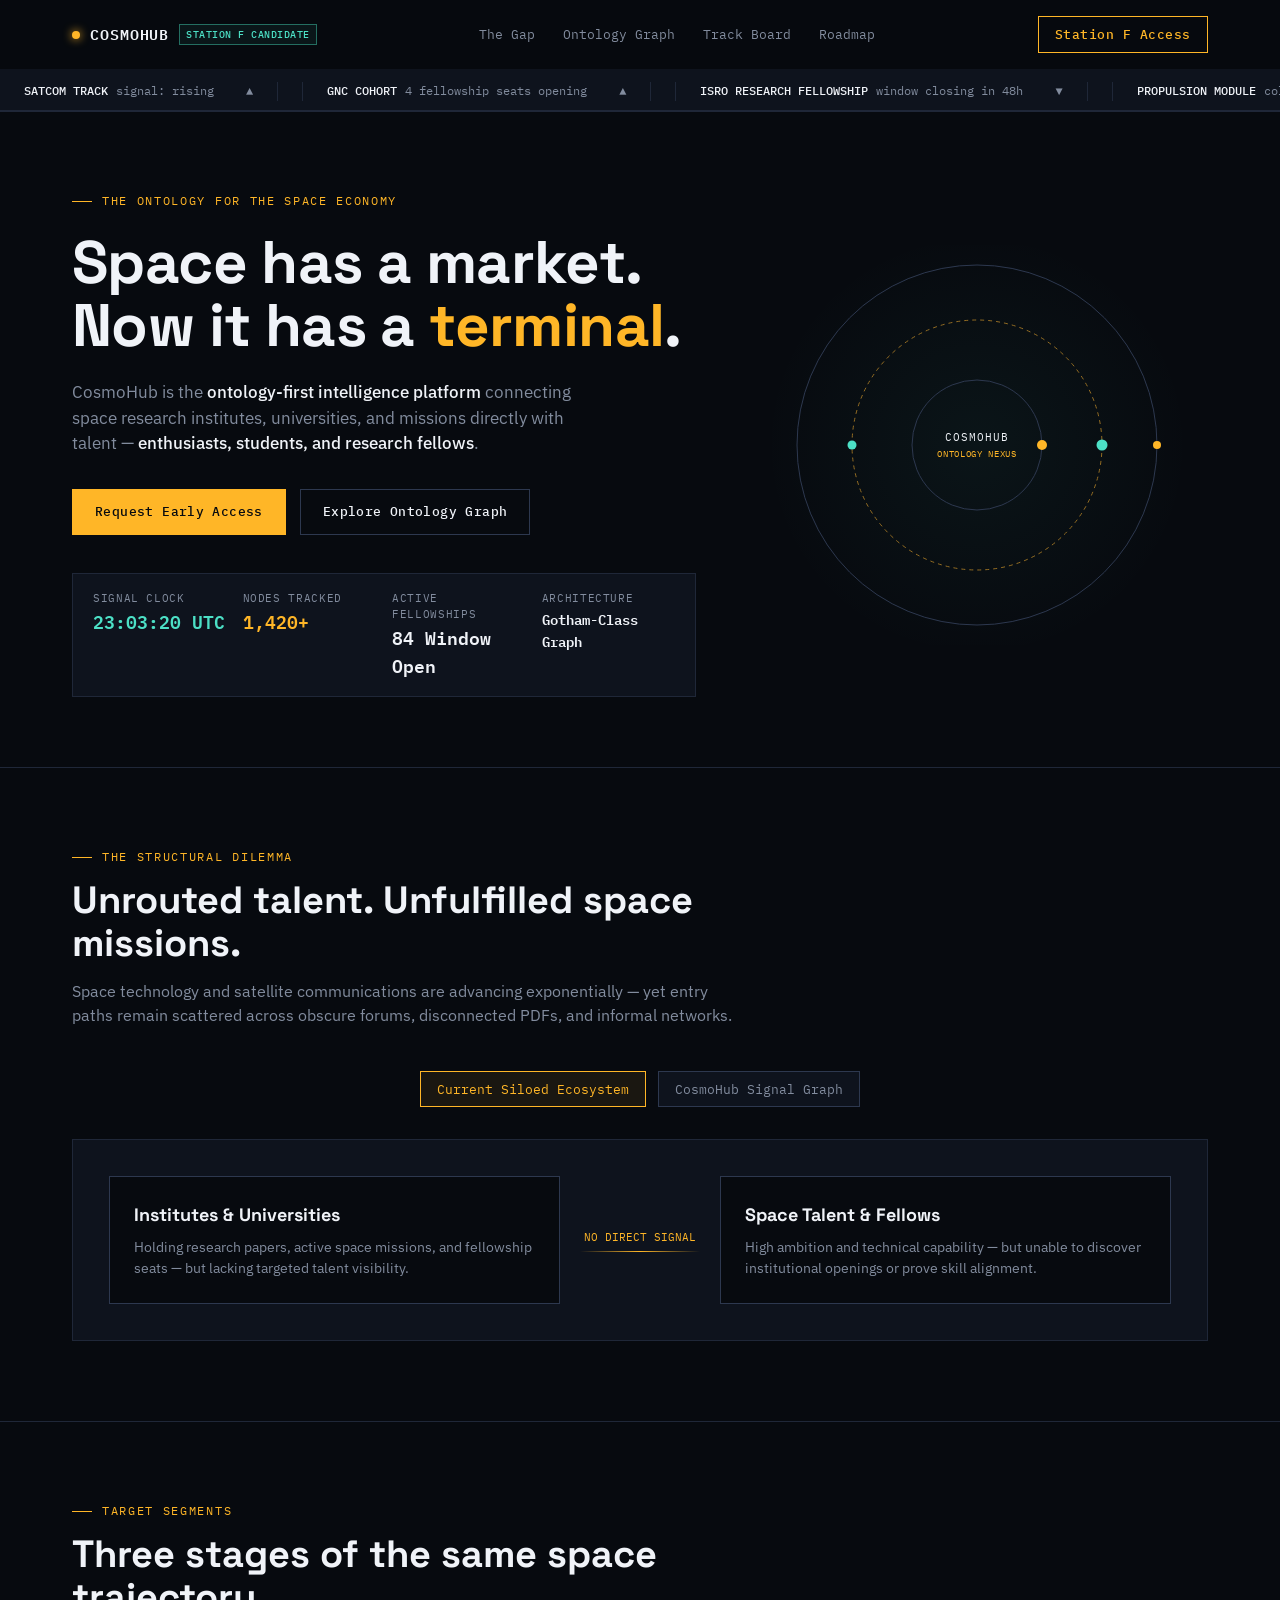
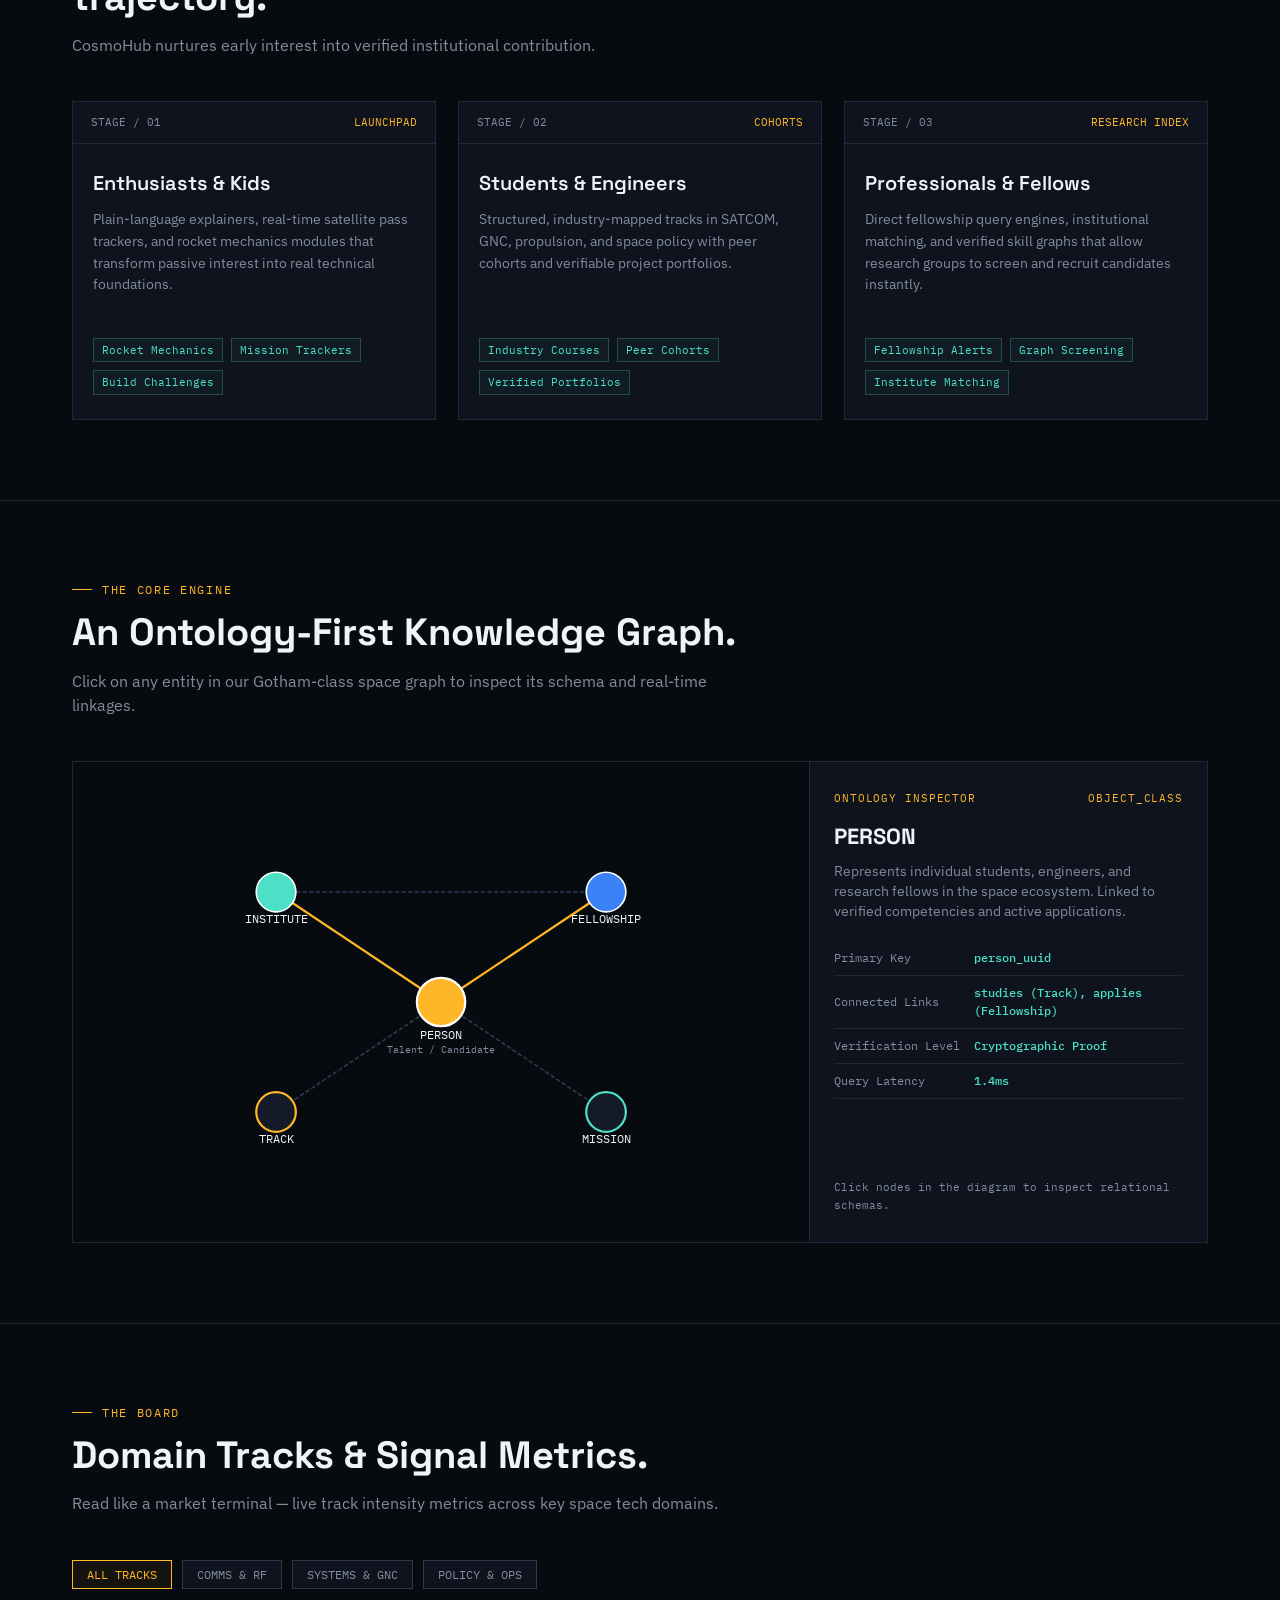
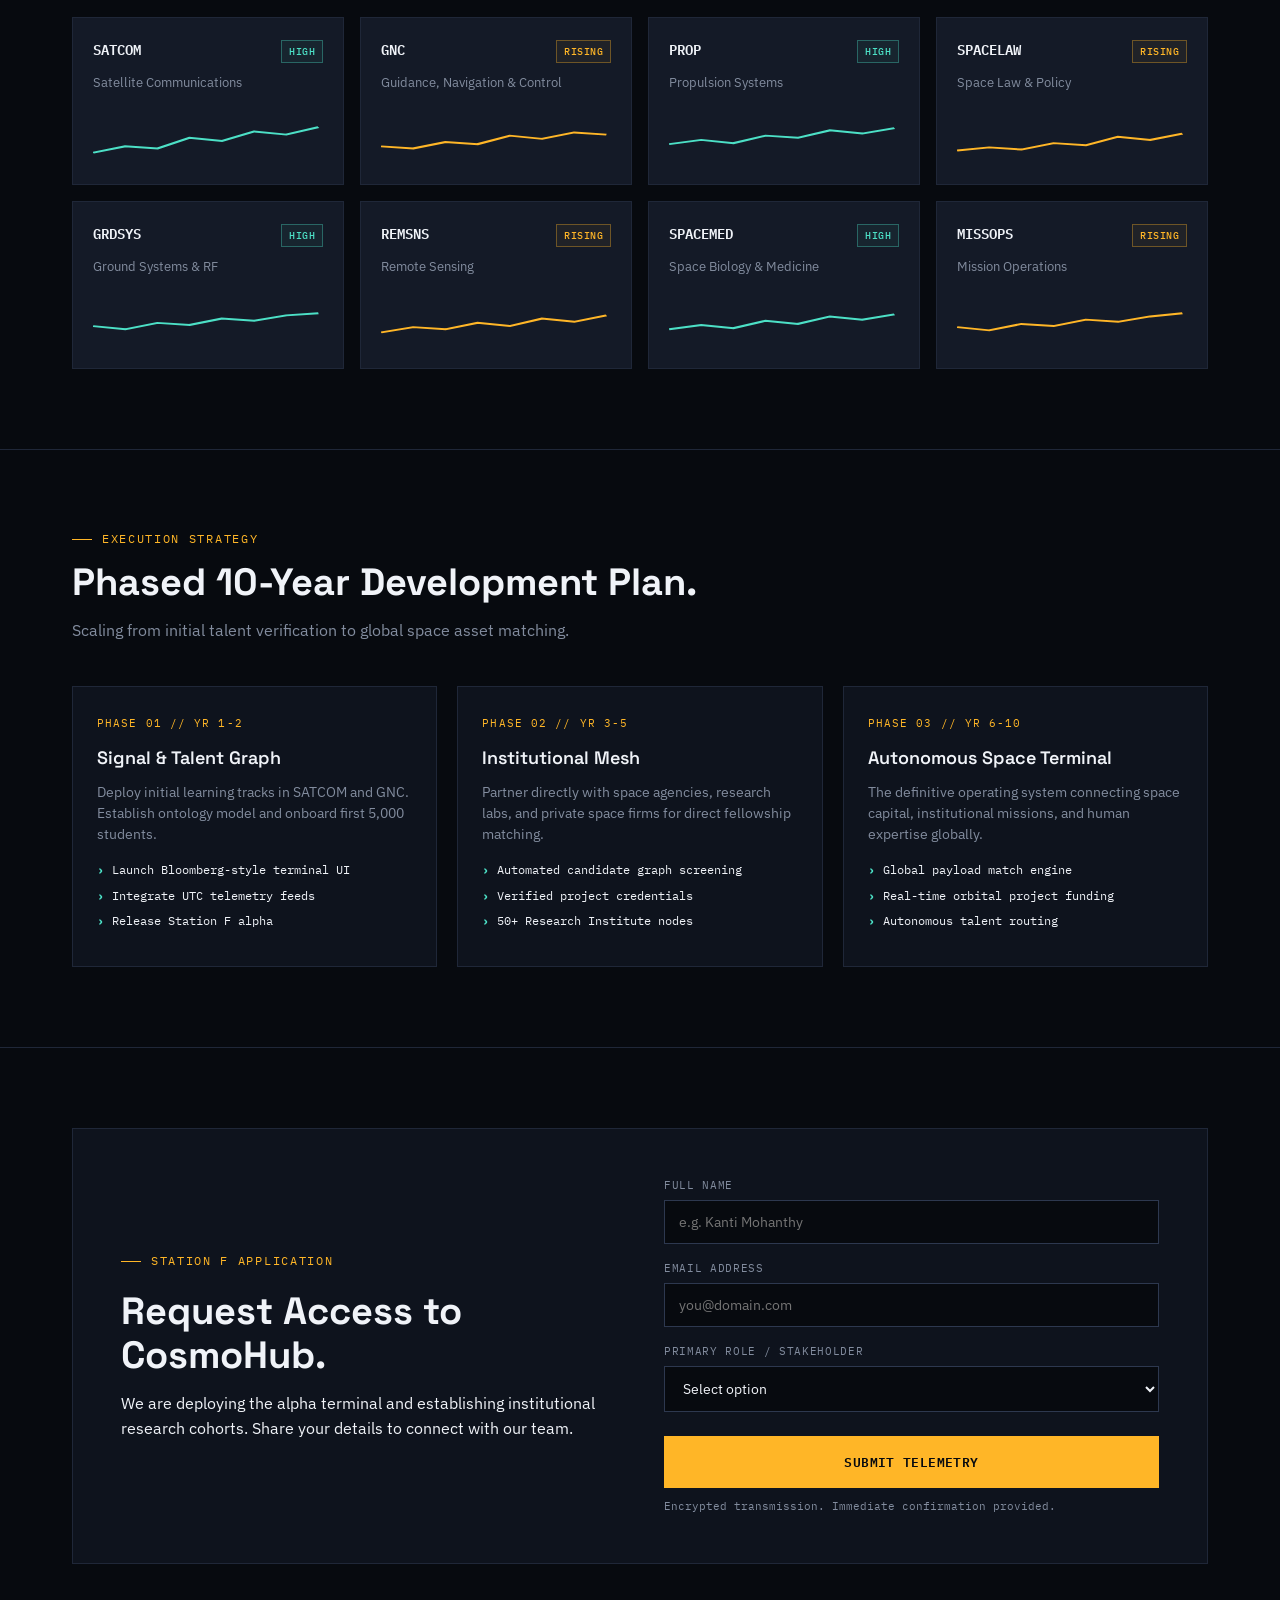
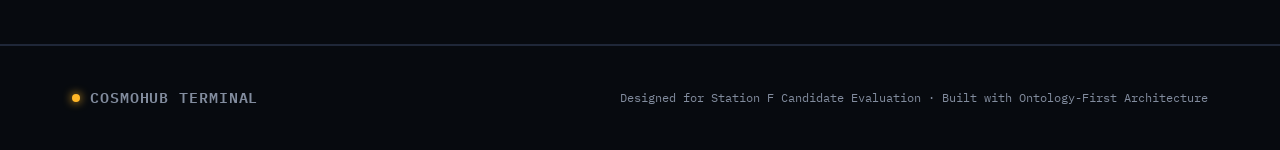
==== index.html @ 5bb4c97d "Tried HTMl For now HTML for future advancement will act accordingly" ====
<!DOCTYPE html>
<html lang="en">
<head>
<meta charset="UTF-8">
<meta name="viewport" content="width=device-width, initial-scale=1.0">
<title>CosmoHub — The Terminal & Ontology for the Space Economy</title>
<meta name="description" content="CosmoHub is the ontology-first bridge between space research institutes and talent — the Palantir Gotham of the space economy, the way Bloomberg is the terminal for finance.">
<link rel="preconnect" href="https://fonts.googleapis.com">
<link rel="preconnect" href="https://fonts.gstatic.com" crossorigin>
<link href="https://fonts.googleapis.com/css2?family=Space+Grotesk:wght@400;500;600;700&family=IBM+Plex+Sans:wght@400;500;600&family=IBM+Plex+Mono:wght@400;500;600&display=swap" rel="stylesheet">
<style>
  :root{
    --bg:#070a0f;
    --panel:#0e131d;
    --panel-alt:#141a27;
    --panel-hover:#1c2436;
    --border:#1f2738;
    --border-light:#2d384f;
    --amber:#ffb627;
    --amber-dim:#946d23;
    --cyan:#4ce0c6;
    --cyan-dim:#246e61;
    --blue:#3b82f6;
    --text:#f0f3f8;
    --muted:#828c9e;
    --red:#ff6b6b;
    --display:'Space Grotesk',sans-serif;
    --body:'IBM Plex Sans',sans-serif;
    --mono:'IBM Plex Mono',monospace;
  }
  *{box-sizing:border-box; margin:0; padding:0;}
  html{scroll-behavior:smooth;}
  body{
    background:var(--bg);
    color:var(--text);
    font-family:var(--body);
    line-height:1.55;
    -webkit-font-smoothing:antialiased;
  }
  ::selection{background:var(--amber); color:#070a0f;}
  a{color:inherit; text-decoration:none;}
  button, input, select{font-family:inherit;}
  .wrap{max-width:1200px; margin:0 auto; padding:0 32px;}

  /* Topbar */
  .topbar{
    position:sticky; top:0; z-index:100;
    background:rgba(7,10,15,0.92);
    backdrop-filter:blur(12px);
    border-bottom:1px solid var(--border);
  }
  .nav{
    display:flex; align-items:center; justify-content:space-between;
    padding:16px 32px; max-width:1200px; margin:0 auto;
  }
  .logo{
    font-family:var(--mono); font-weight:600; font-size:15px;
    letter-spacing:0.06em; display:flex; align-items:center; gap:10px;
  }
  .logo .dot{width:8px; height:8px; background:var(--amber); border-radius:50%; box-shadow:0 0 10px var(--amber);}
  .logo .badge{
    font-size:10px; font-weight:500; color:var(--cyan); border:1px solid var(--cyan-dim);
    padding:2px 6px; letter-spacing:0.05em; background:rgba(76,224,198,0.06);
  }
  .navlinks{display:flex; gap:28px; font-size:13px; color:var(--muted); font-family:var(--mono);}
  .navlinks a{transition:color .2s;}
  .navlinks a:hover{color:var(--text);}
  .nav-right{display:flex; align-items:center; gap:16px;}
  .nav-cta{
    font-family:var(--mono); font-size:12.5px; font-weight:500;
    padding:8px 16px; border:1px solid var(--amber); color:var(--amber);
    letter-spacing:0.04em; transition:all .2s; cursor:pointer;
  }
  .nav-cta:hover{background:var(--amber); color:#070a0f;}

  @media (max-width:820px){.navlinks{display:none;}}

  /* Ticker */
  .ticker-bar{
    background:var(--panel);
    border-bottom:1px solid var(--border);
    overflow:hidden; white-space:nowrap; padding:8px 0;
  }
  .ticker-track{display:inline-flex; animation:scrollTicker 45s linear infinite;}
  .ticker-track span{
    font-family:var(--mono); font-size:12px; color:var(--muted);
    padding:0 24px; border-right:1px solid var(--border);
    display:inline-flex; align-items:center; gap:8px;
  }
  .ticker-track span b{color:var(--text); font-weight:500;}
  .up{color:var(--cyan);}
  .down{color:var(--red);}
  @keyframes scrollTicker{
    0%{transform:translateX(0);}
    100%{transform:translateX(-50%);}
  }

  /* Hero */
  .hero{
    position:relative; padding:80px 0 70px;
    border-bottom:1px solid var(--border); overflow:hidden;
  }
  .hero-grid{display:grid; grid-template-columns:1.15fr 0.85fr; gap:50px; align-items:center;}
  @media (max-width:960px){.hero-grid{grid-template-columns:1fr;}}
  .eyebrow{
    font-family:var(--mono); color:var(--amber); font-size:12px;
    letter-spacing:0.14em; text-transform:uppercase;
    display:flex; align-items:center; gap:10px; margin-bottom:20px;
  }
  .eyebrow::before{content:''; width:20px; height:1px; background:var(--amber);}
  h1{
    font-family:var(--display); font-weight:700;
    font-size:clamp(36px,5vw,60px); line-height:1.06;
    letter-spacing:-0.01em; margin-bottom:22px;
  }
  h1 .accent{color:var(--amber);}
  .hero-sub{font-size:16.5px; color:var(--muted); max-width:540px; margin-bottom:32px;}
  .hero-sub b{color:var(--text); font-weight:500;}
  .hero-ctas{display:flex; gap:14px; flex-wrap:wrap; margin-bottom:38px;}
  .btn-primary{
    font-family:var(--mono); font-size:13px; font-weight:500;
    background:var(--amber); color:#070a0f; border:1px solid var(--amber);
    padding:12px 22px; letter-spacing:0.03em; cursor:pointer;
    transition:transform .15s, box-shadow .2s;
  }
  .btn-primary:hover{transform:translateY(-1px); box-shadow:0 6px 20px rgba(255,182,39,0.25);}
  .btn-ghost{
    font-family:var(--mono); font-size:13px; font-weight:500;
    background:transparent; color:var(--text); border:1px solid var(--border-light);
    padding:12px 22px; letter-spacing:0.03em; cursor:pointer;
    transition:border-color .2s, color .2s;
  }
  .btn-ghost:hover{border-color:var(--cyan); color:var(--cyan);}

  .metrics-strip{
    display:grid; grid-template-columns:repeat(4,1fr); gap:16px;
    background:var(--panel); border:1px solid var(--border); padding:16px 20px;
  }
  @media (max-width:600px){.metrics-strip{grid-template-columns:repeat(2,1fr);}}
  .met-item{display:flex; flex-direction:column;}
  .met-label{font-family:var(--mono); font-size:10.5px; color:var(--muted); text-transform:uppercase; letter-spacing:0.06em;}
  .met-val{font-family:var(--mono); font-size:18px; font-weight:600; color:var(--text); margin-top:2px;}
  .met-val.amber{color:var(--amber);}
  .met-val.cyan{color:var(--cyan);}

  /* Orbital Visualizer */
  .orbit-wrap{
    position:relative; height:400px; display:flex; align-items:center; justify-content:center;
    background:radial-gradient(circle at center, rgba(76,224,198,0.05) 0%, transparent 70%);
  }
  .orbit-svg{width:100%; height:100%; max-width:400px;}
  .orbit-ring{fill:none; stroke:var(--border-light); stroke-width:1;}
  .orbit-ring.active{stroke:var(--amber-dim); stroke-dasharray:4 4;}
  .sat{fill:var(--amber); transition:all .3s;}
  .sat.cyan{fill:var(--cyan);}
  .orbit-group{transform-origin:200px 200px;}
  .orbit-group.r1{animation:spin 20s linear infinite;}
  .orbit-group.r2{animation:spin 32s linear infinite reverse;}
  .orbit-group.r3{animation:spin 46s linear infinite;}
  @keyframes spin{ to{transform:rotate(360deg);} }
  .orbit-center-label{font-family:var(--mono); font-size:11px; fill:var(--text); letter-spacing:0.1em;}
  .orbit-sub-label{font-family:var(--mono); font-size:8.5px; fill:var(--amber); letter-spacing:0.08em;}

  /* Sections */
  .section{padding:80px 0; border-bottom:1px solid var(--border);}
  .section-head{margin-bottom:44px; max-width:680px;}
  .section-head .eyebrow{margin-bottom:12px;}
  h2{
    font-family:var(--display); font-weight:700;
    font-size:clamp(26px,3.4vw,38px); line-height:1.14; margin-bottom:14px;
  }
  .section-head p{color:var(--muted); font-size:15.5px;}

  /* Gap */
  .gap-toggle-bar{display:flex; justify-content:center; gap:12px; margin-bottom:32px; font-family:var(--mono); font-size:12px;}
  .gap-btn{padding:8px 16px; border:1px solid var(--border-light); background:var(--panel); color:var(--muted); cursor:pointer; transition:all .2s;}
  .gap-btn.active{border-color:var(--amber); color:var(--amber); background:rgba(255,182,39,0.08);}
  
  .gap-visualizer{
    display:grid; grid-template-columns:1fr 120px 1fr; align-items:center; gap:20px;
    background:var(--panel); border:1px solid var(--border); padding:36px;
  }
  @media (max-width:760px){
    .gap-visualizer{grid-template-columns:1fr; text-align:center;}
    .gap-arrow{transform:rotate(90deg); margin:12px 0;}
  }
  .gap-card{background:var(--bg); border:1px solid var(--border-light); padding:24px;}
  .gap-card h4{font-family:var(--display); font-size:18px; margin-bottom:8px; color:var(--text);}
  .gap-card p{font-size:13.5px; color:var(--muted);}
  .gap-arrow{
    display:flex; flex-direction:column; align-items:center; justify-content:center; gap:6px;
    font-family:var(--mono); font-size:10.5px; color:var(--amber); text-align:center;
  }
  .gap-line{width:100%; height:1px; background:linear-gradient(90deg,transparent,var(--amber),transparent);}

  /* Audiences */
  .grid-3{display:grid; grid-template-columns:repeat(3,1fr); gap:22px;}
  @media (max-width:900px){.grid-3{grid-template-columns:1fr;}}
  .card-term{
    background:var(--panel); border:1px solid var(--border);
    display:flex; flex-direction:column; justify-content:space-between;
    transition:border-color .2s, transform .2s;
  }
  .card-term:hover{border-color:var(--border-light); transform:translateY(-2px);}
  .term-head{
    display:flex; justify-content:space-between; align-items:center;
    padding:12px 18px; border-bottom:1px solid var(--border);
    font-family:var(--mono); font-size:11px; color:var(--muted);
  }
  .term-head .code{color:var(--amber);}
  .term-body{padding:24px 20px;}
  .term-body h3{font-family:var(--display); font-size:20px; font-weight:600; margin-bottom:10px;}
  .term-body p{color:var(--muted); font-size:14px; margin-bottom:18px;}
  .term-tags{display:flex; gap:8px; flex-wrap:wrap;}
  .term-tags span{
    font-family:var(--mono); font-size:10.5px; color:var(--cyan);
    border:1px solid rgba(76,224,198,0.25); background:rgba(76,224,198,0.04);
    padding:3px 8px;
  }

  /* Ontology Visualizer */
  .ontology-container{
    background:var(--panel); border:1px solid var(--border);
    display:grid; grid-template-columns:1.3fr 0.7fr; gap:0; min-height:480px; overflow:hidden;
  }
  @media (max-width:900px){.ontology-container{grid-template-columns:1fr;}}
  .ontology-canvas-wrap{
    position:relative; background:var(--bg); border-right:1px solid var(--border);
    padding:20px; display:flex; align-items:center; justify-content:center;
  }
  .ontology-svg{width:100%; height:100%; max-height:440px;}
  .node-circle{cursor:pointer; transition:all .3s;}
  .node-circle:hover{r:24; filter:drop-shadow(0 0 10px var(--amber));}
  .node-text{font-family:var(--mono); font-size:11px; fill:var(--text); pointer-events:none;}
  .node-sub{font-family:var(--mono); font-size:9px; fill:var(--muted); pointer-events:none;}
  .edge-line{stroke:var(--border-light); stroke-width:1.5; stroke-dasharray:4 2;}
  .edge-line.active{stroke:var(--amber); stroke-width:2; stroke-dasharray:none;}
  
  .ontology-inspector{padding:28px 24px; display:flex; flex-direction:column; justify-content:space-between;}
  .inspector-header{
    font-family:var(--mono); font-size:11px; color:var(--amber); text-transform:uppercase;
    letter-spacing:0.08em; margin-bottom:12px; display:flex; align-items:center; justify-content:space-between;
  }
  .inspector-title{font-family:var(--display); font-size:22px; font-weight:700; color:var(--text); margin-bottom:8px;}
  .inspector-desc{font-size:13.5px; color:var(--muted); margin-bottom:20px; line-height:1.5;}
  .inspector-prop-table{width:100%; border-collapse:collapse; font-family:var(--mono); font-size:11.5px; margin-bottom:20px;}
  .inspector-prop-table td{padding:8px 0; border-bottom:1px solid var(--border);}
  .inspector-prop-table td.key{color:var(--muted); width:40%;}
  .inspector-prop-table td.val{color:var(--cyan); font-weight:500;}

  /* Board Tracks */
  .board-filter{display:flex; gap:10px; margin-bottom:28px; flex-wrap:wrap;}
  .filter-chip{
    font-family:var(--mono); font-size:11.5px; padding:6px 14px; border:1px solid var(--border-light);
    background:var(--panel); color:var(--muted); cursor:pointer; transition:all .2s;
  }
  .filter-chip.active, .filter-chip:hover{border-color:var(--amber); color:var(--amber); background:rgba(255,182,39,0.06);}

  .index-grid{display:grid; grid-template-columns:repeat(4,1fr); gap:16px;}
  @media (max-width:1000px){.index-grid{grid-template-columns:repeat(2,1fr);}}
  @media (max-width:540px){.index-grid{grid-template-columns:1fr;}}
  
  .idx-card{
    background:var(--panel-alt); border:1px solid var(--border);
    padding:20px; transition:all .2s; cursor:pointer; position:relative; overflow:hidden;
  }
  .idx-card:hover{border-color:var(--amber-dim); background:var(--panel-hover); transform:translateY(-2px);}
  .idx-top{display:flex; justify-content:space-between; align-items:baseline; margin-bottom:10px;}
  .idx-code{font-family:var(--mono); font-weight:600; font-size:14px; color:var(--text);}
  .idx-signal{
    font-family:var(--mono); font-size:10px; letter-spacing:0.05em; padding:3px 7px;
    border:1px solid var(--border); font-weight:500;
  }
  .idx-signal.high{color:var(--cyan); border-color:rgba(76,224,198,0.35); background:rgba(76,224,198,0.05);}
  .idx-signal.rising{color:var(--amber); border-color:rgba(255,182,39,0.35); background:rgba(255,182,39,0.05);}
  .idx-name{font-size:13px; color:var(--muted); margin-bottom:16px; min-height:36px;}
  .idx-spark{width:100%; height:32px;}
  .idx-spark path{fill:none; stroke-width:1.8;}

  /* Roadmap */
  .roadmap-grid{display:grid; grid-template-columns:repeat(3,1fr); gap:20px;}
  @media (max-width:840px){.roadmap-grid{grid-template-columns:1fr;}}
  .phase-card{background:var(--panel); border:1px solid var(--border); padding:28px 24px;}
  .phase-num{font-family:var(--mono); font-size:11px; color:var(--amber); letter-spacing:0.1em; margin-bottom:12px;}
  .phase-card h3{font-family:var(--display); font-size:18px; font-weight:600; margin-bottom:10px;}
  .phase-card p{font-size:13.5px; color:var(--muted); margin-bottom:16px;}
  .phase-ul{list-style:none; font-family:var(--mono); font-size:11.5px; color:var(--text);}
  .phase-ul li{margin-bottom:8px; display:flex; align-items:center; gap:8px;}
  .phase-ul li::before{content:'›'; color:var(--cyan); font-weight:bold;}

  /* Access Form */
  .cta-panel{
    background:var(--panel); border:1px solid var(--border); padding:48px;
    display:grid; grid-template-columns:1fr 1fr; gap:48px; align-items:center;
  }
  @media (max-width:860px){.cta-panel{grid-template-columns:1fr; padding:32px 24px;}}
  .form-row{display:flex; flex-direction:column; gap:16px;}
  .form-field label{
    font-family:var(--mono); font-size:11px; color:var(--muted);
    letter-spacing:0.06em; text-transform:uppercase; margin-bottom:6px; display:block;
  }
  .form-field input, .form-field select{
    width:100%; background:var(--bg); border:1px solid var(--border-light);
    color:var(--text); padding:12px 14px; font-size:14px; outline:none; transition:border-color .2s;
  }
  .form-field input:focus, .form-field select:focus{border-color:var(--amber);}
  .submit-btn{
    font-family:var(--mono); font-size:13px; font-weight:600;
    background:var(--amber); color:#070a0f; border:1px solid var(--amber);
    padding:14px; letter-spacing:0.03em; cursor:pointer; transition:all .2s; margin-top:8px;
  }
  .submit-btn:hover{background:#ffa800; transform:translateY(-1px);}
  .form-note{font-family:var(--mono); font-size:11px; color:var(--muted); margin-top:10px;}
  .form-success{
    display:none; font-family:var(--mono); font-size:13px; color:var(--cyan);
    border:1px solid rgba(76,224,198,0.4); background:rgba(76,224,198,0.06); padding:14px; margin-top:14px;
  }

  /* Modal */
  .modal-backdrop{
    position:fixed; top:0; left:0; width:100%; height:100%; background:rgba(0,0,0,0.8);
    backdrop-filter:blur(6px); z-index:200; display:none; align-items:center; justify-content:center; padding:20px;
  }
  .modal-box{
    background:var(--panel); border:1px solid var(--border-light); max-width:540px; width:100%;
    padding:32px; position:relative; box-shadow:0 20px 40px rgba(0,0,0,0.5);
  }
  .modal-close{
    position:absolute; top:16px; right:16px; background:none; border:none; color:var(--muted);
    font-family:var(--mono); font-size:18px; cursor:pointer;
  }
  .modal-close:hover{color:var(--text);}

  /* Footer */
  footer{padding:40px 0; border-top:1px solid var(--border);}
  .foot-row{display:flex; justify-content:space-between; align-items:center; flex-wrap:wrap; gap:20px;}
  .foot-row .logo{color:var(--muted);}
  .foot-meta{font-family:var(--mono); font-size:12px; color:var(--muted);}
</style>
</head>
<body>

<!-- Topbar -->
<div class="topbar">
  <div class="nav">
    <div class="logo">
      <span class="dot"></span>COSMOHUB
      <span class="badge">STATION F CANDIDATE</span>
    </div>
    <div class="navlinks">
      <a href="#gap">The Gap</a>
      <a href="#ontology">Ontology Graph</a>
      <a href="#board">Track Board</a>
      <a href="#roadmap">Roadmap</a>
    </div>
    <div class="nav-right">
      <a class="nav-cta" href="#access">Station F Access</a>
    </div>
  </div>
  <div class="ticker-bar">
    <div class="ticker-track" id="tickerTrack"></div>
  </div>
</div>

<!-- Hero Section -->
<section class="hero">
  <div class="wrap hero-grid">
    <div>
      <div class="eyebrow">The Ontology for the Space Economy</div>
      <h1>Space has a market.<br>Now it has a <span class="accent">terminal</span>.</h1>
      <p class="hero-sub">
        CosmoHub is the <b>ontology-first intelligence platform</b> connecting space research institutes, universities, and missions directly with talent — <b>enthusiasts, students, and research fellows</b>.
      </p>
      <div class="hero-ctas">
        <a class="btn-primary" href="#access">Request Early Access</a>
        <a class="btn-ghost" href="#ontology">Explore Ontology Graph</a>
      </div>

      <div class="metrics-strip">
        <div class="met-item">
          <div class="met-label">Signal Clock</div>
          <div class="met-val cyan" id="utcClock">--:--:--</div>
        </div>
        <div class="met-item">
          <div class="met-label">Nodes Tracked</div>
          <div class="met-val amber">1,420+</div>
        </div>
        <div class="met-item">
          <div class="met-label">Active Fellowships</div>
          <div class="met-val">84 Window Open</div>
        </div>
        <div class="met-item">
          <div class="met-label">Architecture</div>
          <div class="met-val" style="font-size:14px; line-height:22px;">Gotham-Class Graph</div>
        </div>
      </div>
    </div>

    <!-- Orbital Graphic Canvas -->
    <div class="orbit-wrap">
      <svg class="orbit-svg" viewBox="0 0 400 400">
        <circle class="orbit-ring" cx="200" cy="200" r="65"></circle>
        <circle class="orbit-ring active" cx="200" cy="200" r="125"></circle>
        <circle class="orbit-ring" cx="200" cy="200" r="180"></circle>
        <text class="orbit-center-label" x="200" y="196" text-anchor="middle">COSMOHUB</text>
        <text class="orbit-sub-label" x="200" y="212" text-anchor="middle">ONTOLOGY NEXUS</text>

        <g class="orbit-group r1"><circle class="sat" cx="265" cy="200" r="5"></circle></g>
        <g class="orbit-group r2"><circle class="sat cyan" cx="325" cy="200" r="5.5"></circle></g>
        <g class="orbit-group r3"><circle class="sat" cx="380" cy="200" r="4"></circle></g>
        <g class="orbit-group r2" style="animation-delay:-10s;"><circle class="sat cyan" cx="75" cy="200" r="4.5"></circle></g>
      </svg>
    </div>
  </div>
</section>

<!-- The Gap Section -->
<section class="section" id="gap">
  <div class="wrap">
    <div class="section-head">
      <div class="eyebrow">The Structural Dilemma</div>
      <h2>Unrouted talent. Unfulfilled space missions.</h2>
      <p>
        Space technology and satellite communications are advancing exponentially — yet entry paths remain scattered across obscure forums, disconnected PDFs, and informal networks.
      </p>
    </div>

    <div class="gap-toggle-bar">
      <button class="gap-btn active" onclick="setGapView('current')">Current Siloed Ecosystem</button>
      <button class="gap-btn" onclick="setGapView('cosmohub')">CosmoHub Signal Graph</button>
    </div>

    <div class="gap-visualizer" id="gapVisualizer">
      <div class="gap-card">
        <h4>Institutes &amp; Universities</h4>
        <p>Holding research papers, active space missions, and fellowship seats — but lacking targeted talent visibility.</p>
      </div>
      <div class="gap-arrow">
        <span id="gapArrowText">NO DIRECT SIGNAL</span>
        <div class="gap-line"></div>
      </div>
      <div class="gap-card">
        <h4>Space Talent &amp; Fellows</h4>
        <p>High ambition and technical capability — but unable to discover institutional openings or prove skill alignment.</p>
      </div>
    </div>
  </div>
</section>

<!-- Audiences Section -->
<section class="section" id="audiences">
  <div class="wrap">
    <div class="section-head">
      <div class="eyebrow">Target Segments</div>
      <h2>Three stages of the same space trajectory.</h2>
      <p>CosmoHub nurtures early interest into verified institutional contribution.</p>
    </div>
    <div class="grid-3">
      <div class="card-term">
        <div>
          <div class="term-head"><span>STAGE / 01</span><span class="code">LAUNCHPAD</span></div>
          <div class="term-body">
            <h3>Enthusiasts &amp; Kids</h3>
            <p>Plain-language explainers, real-time satellite pass trackers, and rocket mechanics modules that transform passive interest into real technical foundations.</p>
          </div>
        </div>
        <div class="term-body" style="padding-top:0;">
          <div class="term-tags"><span>Rocket Mechanics</span><span>Mission Trackers</span><span>Build Challenges</span></div>
        </div>
      </div>

      <div class="card-term">
        <div>
          <div class="term-head"><span>STAGE / 02</span><span class="code">COHORTS</span></div>
          <div class="term-body">
            <h3>Students &amp; Engineers</h3>
            <p>Structured, industry-mapped tracks in SATCOM, GNC, propulsion, and space policy with peer cohorts and verifiable project portfolios.</p>
          </div>
        </div>
        <div class="term-body" style="padding-top:0;">
          <div class="term-tags"><span>Industry Courses</span><span>Peer Cohorts</span><span>Verified Portfolios</span></div>
        </div>
      </div>

      <div class="card-term">
        <div>
          <div class="term-head"><span>STAGE / 03</span><span class="code">RESEARCH INDEX</span></div>
          <div class="term-body">
            <h3>Professionals &amp; Fellows</h3>
            <p>Direct fellowship query engines, institutional matching, and verified skill graphs that allow research groups to screen and recruit candidates instantly.</p>
          </div>
        </div>
        <div class="term-body" style="padding-top:0;">
          <div class="term-tags"><span>Fellowship Alerts</span><span>Graph Screening</span><span>Institute Matching</span></div>
        </div>
      </div>
    </div>
  </div>
</section>

<!-- Interactive Ontology Graph Visualizer -->
<section class="section" id="ontology">
  <div class="wrap">
    <div class="section-head">
      <div class="eyebrow">The Core Engine</div>
      <h2>An Ontology-First Knowledge Graph.</h2>
      <p>Click on any entity in our Gotham-class space graph to inspect its schema and real-time linkages.</p>
    </div>

    <div class="ontology-container">
      <div class="ontology-canvas-wrap">
        <svg class="ontology-svg" viewBox="0 0 500 400" id="ontologySvg">
          <!-- Edges -->
          <line class="edge-line active" x1="250" y1="200" x2="100" y2="100" id="e1"></line>
          <line class="edge-line active" x1="250" y1="200" x2="400" y2="100" id="e2"></line>
          <line class="edge-line" x1="250" y1="200" x2="100" y2="300" id="e3"></line>
          <line class="edge-line" x1="250" y1="200" x2="400" y2="300" id="e4"></line>
          <line class="edge-line" x1="100" y1="100" x2="400" y2="100" id="e5"></line>

          <!-- Central Node: Person -->
          <g transform="translate(250,200)" onclick="selectNode('Person')">
            <circle class="node-circle" r="22" fill="#ffb627" stroke="#ffffff" stroke-width="2"></circle>
            <text class="node-text" y="34" text-anchor="middle">PERSON</text>
            <text class="node-sub" y="46" text-anchor="middle">Talent / Candidate</text>
          </g>

          <!-- Node: Institute -->
          <g transform="translate(100,100)" onclick="selectNode('Institute')">
            <circle class="node-circle" r="18" fill="#4ce0c6" stroke="#ffffff" stroke-width="1.5"></circle>
            <text class="node-text" y="28" text-anchor="middle">INSTITUTE</text>
          </g>

          <!-- Node: Fellowship -->
          <g transform="translate(400,100)" onclick="selectNode('Fellowship')">
            <circle class="node-circle" r="18" fill="#3b82f6" stroke="#ffffff" stroke-width="1.5"></circle>
            <text class="node-text" y="28" text-anchor="middle">FELLOWSHIP</text>
          </g>

          <!-- Node: Track -->
          <g transform="translate(100,300)" onclick="selectNode('Track')">
            <circle class="node-circle" r="18" fill="#141a27" stroke="#ffb627" stroke-width="2"></circle>
            <text class="node-text" y="28" text-anchor="middle">TRACK</text>
          </g>

          <!-- Node: Mission -->
          <g transform="translate(400,300)" onclick="selectNode('Mission')">
            <circle class="node-circle" r="18" fill="#141a27" stroke="#4ce0c6" stroke-width="2"></circle>
            <text class="node-text" y="28" text-anchor="middle">MISSION</text>
          </g>
        </svg>
      </div>

      <!-- Inspector Sidepanel -->
      <div class="ontology-inspector" id="nodeInspector">
        <div>
          <div class="inspector-header">
            <span>ONTOLOGY INSPECTOR</span>
            <span id="inspBadge" style="color:var(--amber);">OBJECT_CLASS</span>
          </div>
          <div class="inspector-title" id="inspTitle">PERSON</div>
          <div class="inspector-desc" id="inspDesc">Represents individual students, engineers, and research fellows in the space ecosystem. Linked to verified competencies and active applications.</div>

          <table class="inspector-prop-table">
            <tr><td class="key">Primary Key</td><td class="val" id="inspPk">person_uuid</td></tr>
            <tr><td class="key">Connected Links</td><td class="val" id="inspLinks">studies (Track), applies (Fellowship)</td></tr>
            <tr><td class="key">Verification Level</td><td class="val" id="inspVerif">Cryptographic Proof</td></tr>
            <tr><td class="key">Query Latency</td><td class="val">1.4ms</td></tr>
          </table>
        </div>
        <div style="font-family:var(--mono); font-size:11px; color:var(--muted);">
          Click nodes in the diagram to inspect relational schemas.
        </div>
      </div>
    </div>
  </div>
</section>

<!-- Track Board Section -->
<section class="section" id="board">
  <div class="wrap">
    <div class="section-head">
      <div class="eyebrow">The Board</div>
      <h2>Domain Tracks &amp; Signal Metrics.</h2>
      <p>Read like a market terminal — live track intensity metrics across key space tech domains.</p>
    </div>

    <div class="board-filter">
      <button class="filter-chip active" onclick="filterBoard('all')">ALL TRACKS</button>
      <button class="filter-chip" onclick="filterBoard('comms')">COMMS &amp; RF</button>
      <button class="filter-chip" onclick="filterBoard('systems')">SYSTEMS &amp; GNC</button>
      <button class="filter-chip" onclick="filterBoard('policy')">POLICY &amp; OPS</button>
    </div>

    <div class="index-grid" id="indexGrid"></div>
  </div>
</section>

<!-- Roadmap Section -->
<section class="section" id="roadmap">
  <div class="wrap">
    <div class="section-head">
      <div class="eyebrow">Execution Strategy</div>
      <h2>Phased 10-Year Development Plan.</h2>
      <p>Scaling from initial talent verification to global space asset matching.</p>
    </div>

    <div class="roadmap-grid">
      <div class="phase-card">
        <div class="phase-num">PHASE 01 // YR 1-2</div>
        <h3>Signal &amp; Talent Graph</h3>
        <p>Deploy initial learning tracks in SATCOM and GNC. Establish ontology model and onboard first 5,000 students.</p>
        <ul class="phase-ul">
          <li>Launch Bloomberg-style terminal UI</li>
          <li>Integrate UTC telemetry feeds</li>
          <li>Release Station F alpha</li>
        </ul>
      </div>

      <div class="phase-card">
        <div class="phase-num">PHASE 02 // YR 3-5</div>
        <h3>Institutional Mesh</h3>
        <p>Partner directly with space agencies, research labs, and private space firms for direct fellowship matching.</p>
        <ul class="phase-ul">
          <li>Automated candidate graph screening</li>
          <li>Verified project credentials</li>
          <li>50+ Research Institute nodes</li>
        </ul>
      </div>

      <div class="phase-card">
        <div class="phase-num">PHASE 03 // YR 6-10</div>
        <h3>Autonomous Space Terminal</h3>
        <p>The definitive operating system connecting space capital, institutional missions, and human expertise globally.</p>
        <ul class="phase-ul">
          <li>Global payload match engine</li>
          <li>Real-time orbital project funding</li>
          <li>Autonomous talent routing</li>
        </ul>
      </div>
    </div>
  </div>
</section>

<!-- Station F Access & Evaluator Form -->
<section class="section" id="access">
  <div class="wrap">
    <div class="cta-panel">
      <div>
        <div class="eyebrow">Station F Application</div>
        <h2>Request Access to CosmoHub.</h2>
        <p>We are deploying the alpha terminal and establishing institutional research cohorts. Share your details to connect with our team.</p>
      </div>

      <div>
        <form id="accessForm" onsubmit="handleForm(event)">
          <div class="form-row">
            <div class="form-field">
              <label for="name">Full Name</label>
              <input type="text" id="name" placeholder="e.g. Kanti Mohanthy" required>
            </div>
            <div class="form-field">
              <label for="email">Email Address</label>
              <input type="email" id="email" placeholder="you@domain.com" required>
            </div>
            <div class="form-field">
              <label for="role">Primary Role / Stakeholder</label>
              <select id="role" required>
                <option value="" disabled selected>Select option</option>
                <option value="stationf">Station F Evaluator / Investor</option>
                <option value="student">Student / Engineer</option>
                <option value="fellow">Research Fellow</option>
                <option value="institute">Space Institute / University Rep</option>
              </select>
            </div>
            <button type="submit" class="submit-btn">SUBMIT TELEMETRY</button>
          </div>
          <div class="form-note">Encrypted transmission. Immediate confirmation provided.</div>
          <div class="form-success" id="formSuccess">✓ Access request logged to CosmoHub telemetry database.</div>
        </form>
      </div>
    </div>
  </div>
</section>

<!-- Footer -->
<footer>
  <div class="wrap foot-row">
    <div class="logo">
      <span class="dot"></span>COSMOHUB TERMINAL
    </div>
    <div class="foot-meta">
      Designed for Station F Candidate Evaluation · Built with Ontology-First Architecture
    </div>
  </div>
</footer>

<!-- Modal for Track Details -->
<div class="modal-backdrop" id="trackModal">
  <div class="modal-box">
    <button class="modal-close" onclick="closeModal()">×</button>
    <div class="eyebrow" id="modalCode">SATCOM</div>
    <h2 id="modalTitle">Satellite Communications</h2>
    <p id="modalDesc" style="color:var(--muted); font-size:14px; margin-bottom:20px;">Detailed curriculum covering link budgets, RF design, constellation routing, and ground station operations.</p>
    <div style="background:var(--bg); border:1px solid var(--border); padding:16px; font-family:var(--mono); font-size:12px; margin-bottom:20px;">
      <div style="color:var(--amber); margin-bottom:6px;">SIGNAL METRICS</div>
      <div>Active Research Fellowships: <span style="color:var(--cyan);">14 Seats</span></div>
      <div>Industry Demand Index: <span style="color:var(--cyan);">HIGH (94.2)</span></div>
    </div>
    <button class="btn-primary" style="width:100%;" onclick="closeModal()">CLOSE PREVIEW</button>
  </div>
</div>

<script>
  const tickerItems = [
    { t: 'SATCOM TRACK', s: 'signal: rising', cls: 'up', arrow: '▲' },
    { t: 'GNC COHORT', s: '4 fellowship seats opening', cls: 'up', arrow: '▲' },
    { t: 'ISRO RESEARCH FELLOWSHIP', s: 'window closing in 48h', cls: 'down', arrow: '▼' },
    { t: 'PROPULSION MODULE', s: 'cold-gas thruster lab active', cls: '', arrow: '' },
    { t: 'SPACE LAW TRACK', s: 'signal: rising', cls: 'up', arrow: '▲' },
    { t: 'RF GROUND SYSTEMS', s: 'cohort beta ready', cls: 'up', arrow: '▲' },
    { t: 'ONTOLOGY GRAPH', s: '1,420 nodes linked', cls: 'up', arrow: '▲' }
  ];
  function renderTicker(){
    const track = document.getElementById('tickerTrack');
    const html = tickerItems.map(i =>
      `<span><b>${i.t}</b> ${i.s} ${i.arrow ? `<span class="${i.cls}">${i.arrow}</span>` : ''}</span>`
    ).join('');
    track.innerHTML = html + html;
  }
  renderTicker();

  function tickClock(){
    const el = document.getElementById('utcClock');
    const now = new Date();
    const hh = String(now.getUTCHours()).padStart(2,'0');
    const mm = String(now.getUTCMinutes()).padStart(2,'0');
    const ss = String(now.getUTCSeconds()).padStart(2,'0');
    el.textContent = `${hh}:${mm}:${ss} UTC`;
  }
  tickClock(); setInterval(tickClock, 1000);

  function setGapView(mode){
    const btns = document.querySelectorAll('.gap-btn');
    btns.forEach(b => b.classList.remove('active'));
    const vis = document.getElementById('gapVisualizer');
    const arrowText = document.getElementById('gapArrowText');
    if(mode === 'current'){
      btns[0].classList.add('active');
      arrowText.textContent = 'NO DIRECT SIGNAL';
      arrowText.style.color = 'var(--amber)';
    } else {
      btns[1].classList.add('active');
      arrowText.textContent = 'COSMOHUB SIGNAL GRAPH';
      arrowText.style.color = 'var(--cyan)';
    }
  }

  const nodeData = {
    'Person': { pk: 'person_uuid', title: 'PERSON (Talent Node)', desc: 'Represents individual students, engineers, and research fellows in the space ecosystem. Linked to verified competencies and active applications.', links: 'studies (Track), applies (Fellowship)', badge: 'TALENT_NODE' },
    'Institute': { pk: 'institute_id', title: 'INSTITUTE (Academic / Lab)', desc: 'Space research institutes, university aerospace departments, and agencies providing academic fellowships and mission opportunities.', links: 'sponsors (Fellowship), operates (Mission)', badge: 'INSTITUTION_NODE' },
    'Fellowship': { pk: 'fellowship_id', title: 'FELLOWSHIP (Opportunity)', desc: 'Funded research windows, lab seats, and grant positions offered directly by partner institutions.', links: 'offered_by (Institute), target (Track)', badge: 'OPPORTUNITY_NODE' },
    'Track': { pk: 'track_code', title: 'TRACK (Curriculum / Skill)', desc: 'Structured domain path (SATCOM, GNC, PROP) mapping core skills required for space missions.', links: 'prepares_for (Fellowship), completed_by (Person)', badge: 'CURRICULUM_NODE' },
    'Mission': { pk: 'mission_id', title: 'MISSION (Real Space Payload)', desc: 'Active satellite constellations, planetary probes, and experimental payloads seeking technical contributors.', links: 'managed_by (Institute), requires (Track)', badge: 'MISSION_NODE' }
  };

  function selectNode(type){
    const data = nodeData[type];
    if(!data) return;
    document.getElementById('inspTitle').textContent = data.title;
    document.getElementById('inspDesc').textContent = data.desc;
    document.getElementById('inspPk').textContent = data.pk;
    document.getElementById('inspLinks').textContent = data.links;
    document.getElementById('inspBadge').textContent = data.badge;
  }

  const tracks = [
    { code: 'SATCOM', category: 'comms', name: 'Satellite Communications', signal: 'HIGH', path: 'M0,26 L14,20 L28,22 L42,12 L56,15 L70,6 L84,9 L98,2', color: 'var(--cyan)' },
    { code: 'GNC', category: 'systems', name: 'Guidance, Navigation & Control', signal: 'RISING', path: 'M0,20 L14,22 L28,16 L42,18 L56,10 L70,13 L84,7 L98,9', color: 'var(--amber)' },
    { code: 'PROP', category: 'systems', name: 'Propulsion Systems', signal: 'HIGH', path: 'M0,18 L14,14 L28,17 L42,10 L56,12 L70,5 L84,8 L98,3', color: 'var(--cyan)' },
    { code: 'SPACELAW', category: 'policy', name: 'Space Law & Policy', signal: 'RISING', path: 'M0,24 L14,21 L28,23 L42,17 L56,19 L70,11 L84,14 L98,8', color: 'var(--amber)' },
    { code: 'GRDSYS', category: 'comms', name: 'Ground Systems & RF', signal: 'HIGH', path: 'M0,16 L14,19 L28,13 L42,15 L56,9 L70,11 L84,6 L98,4', color: 'var(--cyan)' },
    { code: 'REMSNS', category: 'systems', name: 'Remote Sensing', signal: 'RISING', path: 'M0,22 L14,17 L28,19 L42,13 L56,16 L70,9 L84,12 L98,6', color: 'var(--amber)' },
    { code: 'SPACEMED', category: 'policy', name: 'Space Biology & Medicine', signal: 'HIGH', path: 'M0,19 L14,15 L28,18 L42,11 L56,14 L70,7 L84,10 L98,5', color: 'var(--cyan)' },
    { code: 'MISSOPS', category: 'policy', name: 'Mission Operations', signal: 'RISING', path: 'M0,17 L14,20 L28,14 L42,16 L56,10 L70,12 L84,7 L98,4', color: 'var(--amber)' }
  ];

  function renderBoard(filter = 'all'){
    const grid = document.getElementById('indexGrid');
    const filtered = filter === 'all' ? tracks : tracks.filter(t => t.category === filter);
    grid.innerHTML = filtered.map(tr => `
      <div class="idx-card" onclick="openModal('${tr.code}', '${tr.name}')">
        <div class="idx-top">
          <span class="idx-code">${tr.code}</span>
          <span class="idx-signal ${tr.signal === 'HIGH' ? 'high' : 'rising'}">${tr.signal}</span>
        </div>
        <div class="idx-name">${tr.name}</div>
        <svg class="idx-spark" viewBox="0 0 100 30" preserveAspectRatio="none">
          <path d="${tr.path}" stroke="${tr.color}"></path>
        </svg>
      </div>
    `).join('');
  }
  renderBoard();

  function filterBoard(cat){
    const chips = document.querySelectorAll('.filter-chip');
    chips.forEach(c => c.classList.remove('active'));
    event.target.classList.add('active');
    renderBoard(cat);
  }

  function openModal(code, name){
    document.getElementById('modalCode').textContent = code;
    document.getElementById('modalTitle').textContent = name;
    document.getElementById('trackModal').style.display = 'flex';
  }
  function closeModal(){
    document.getElementById('trackModal').style.display = 'none';
  }

  function handleForm(e){
    e.preventDefault();
    document.getElementById('formSuccess').style.display = 'block';
    document.getElementById('accessForm').reset();
  }
</script>
</body>
</html>
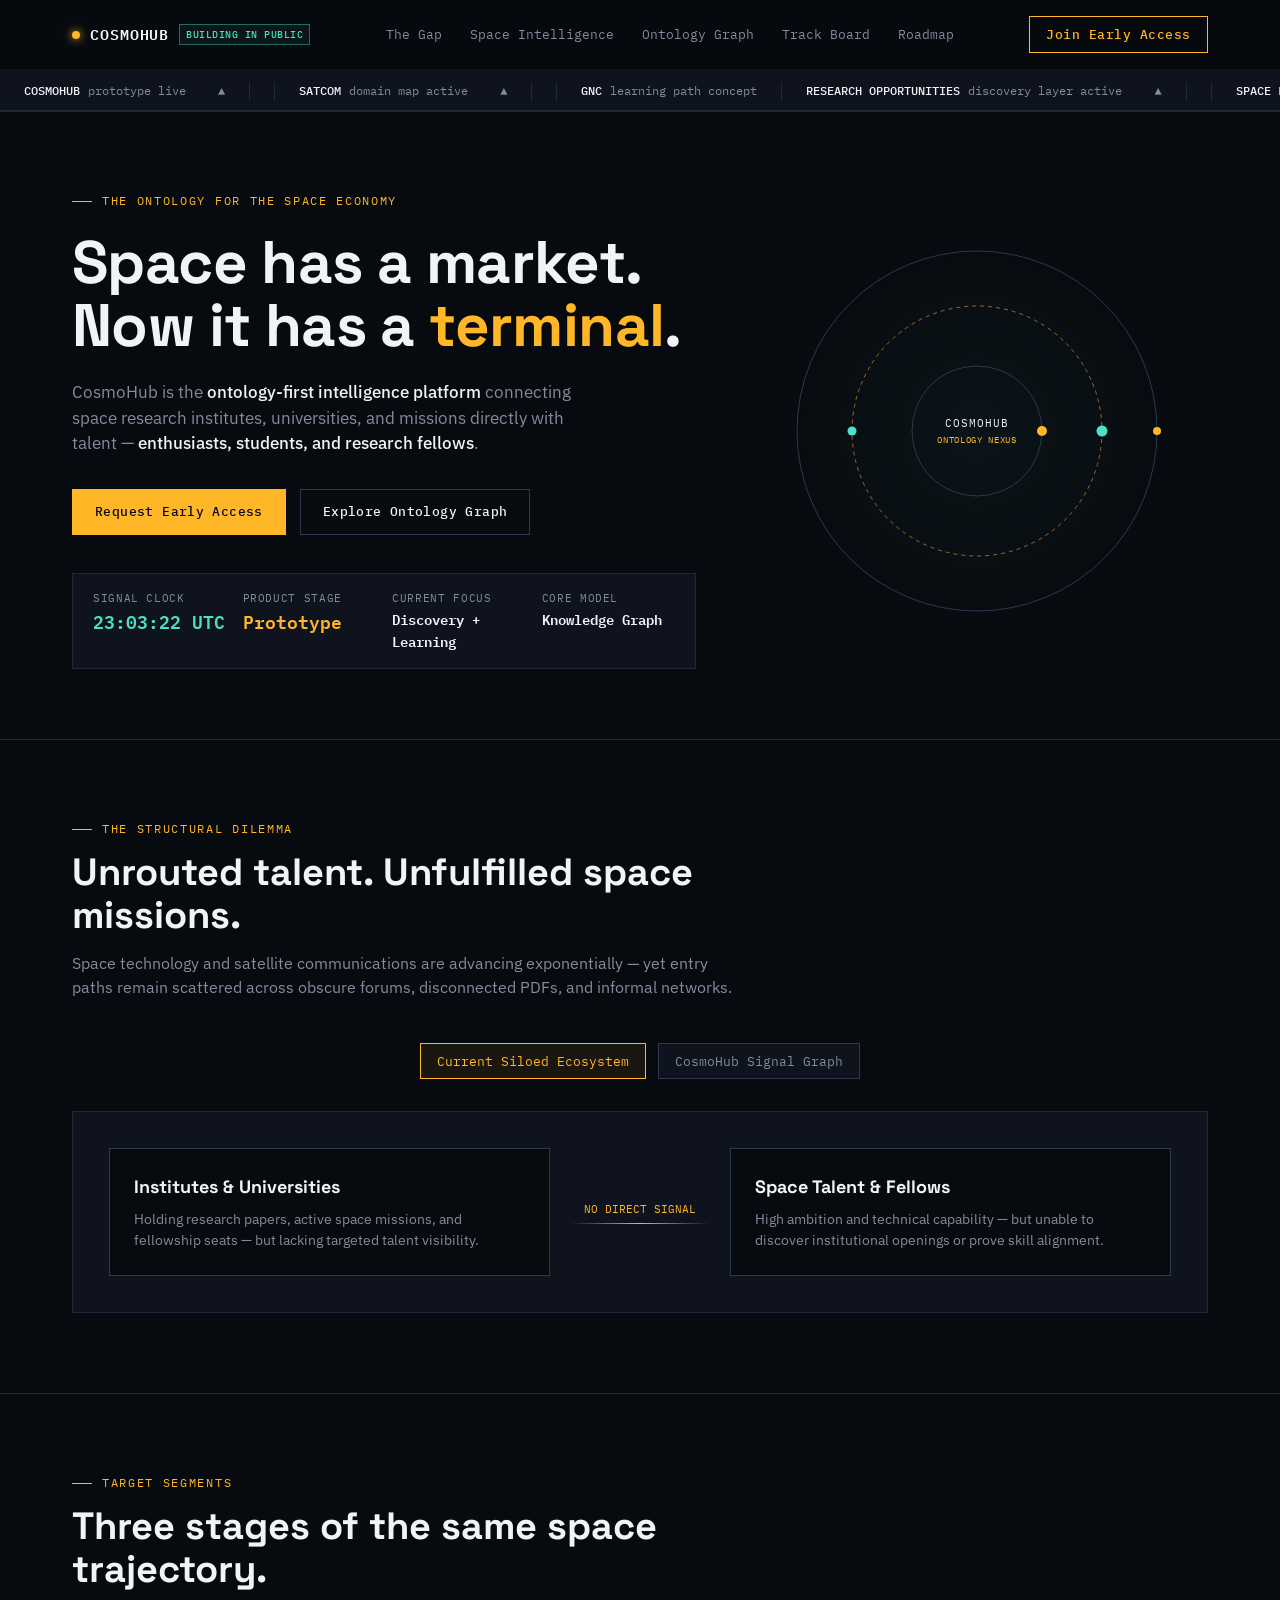
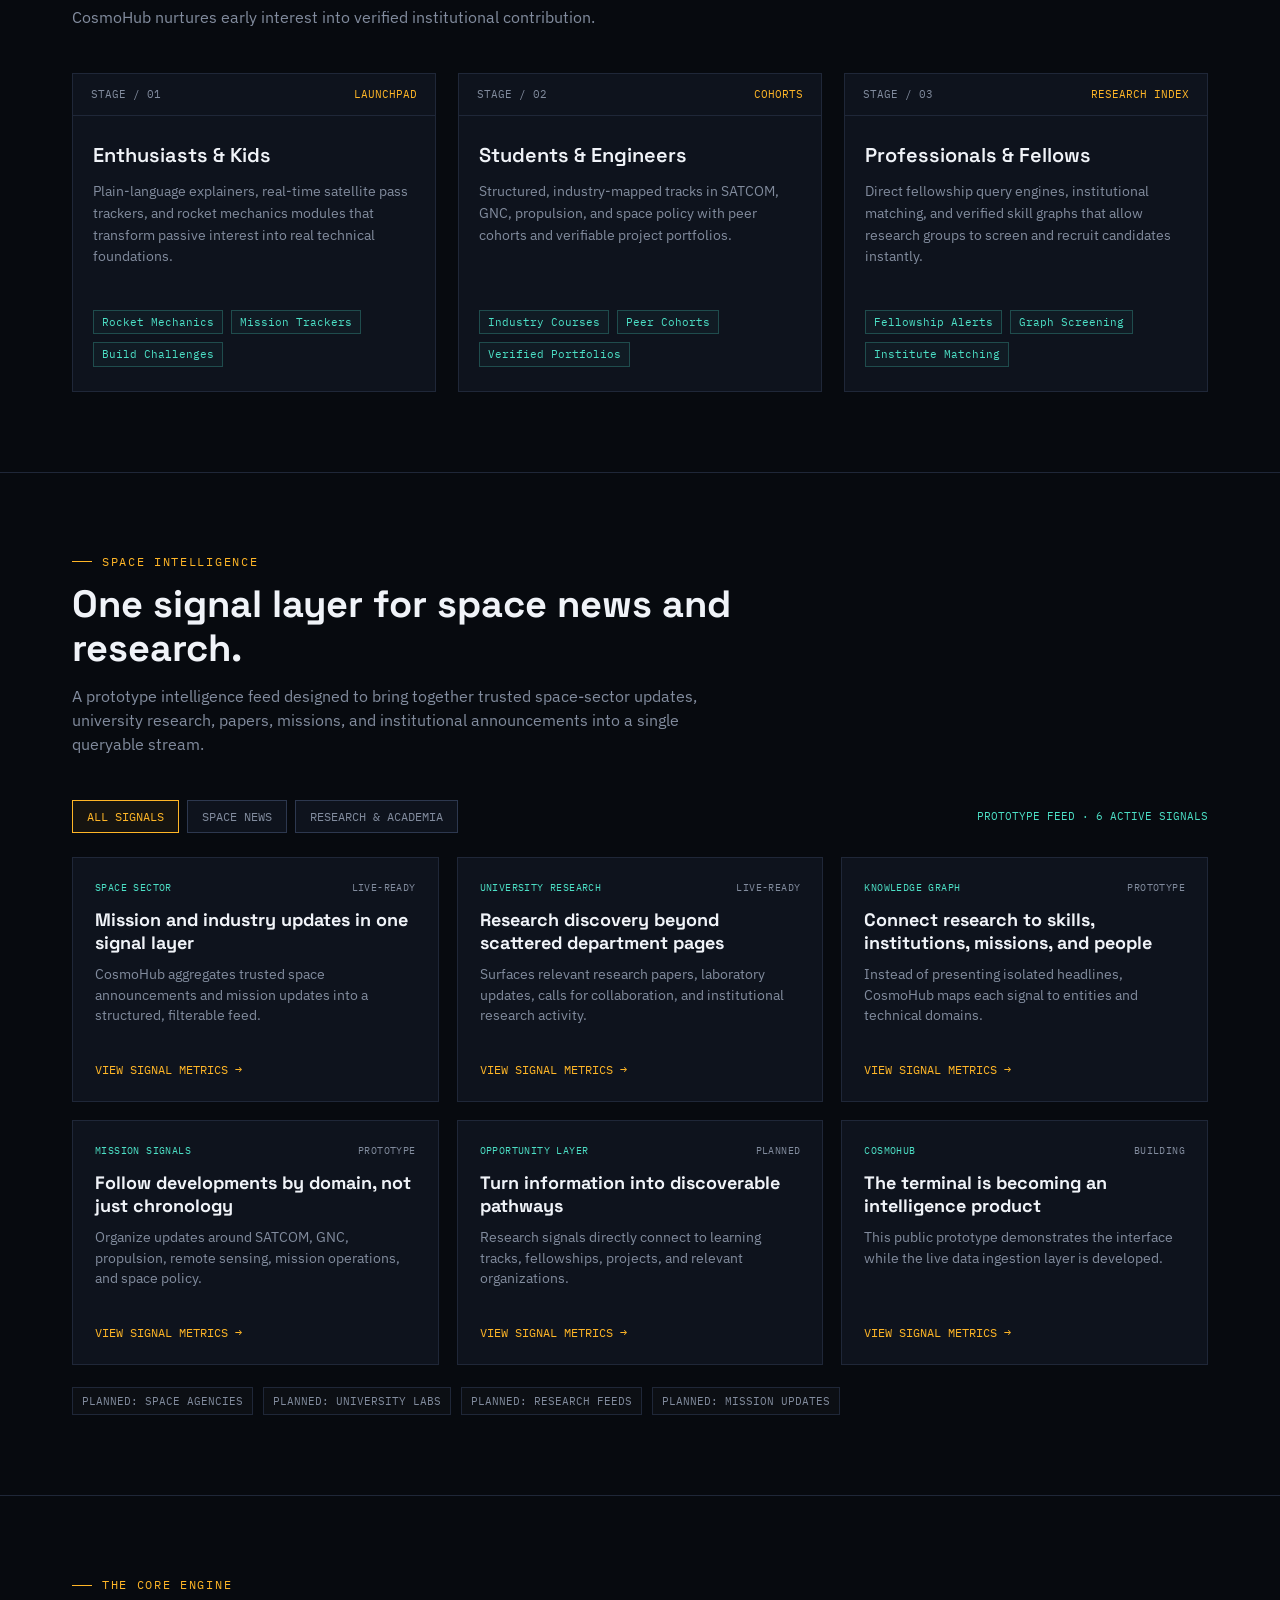
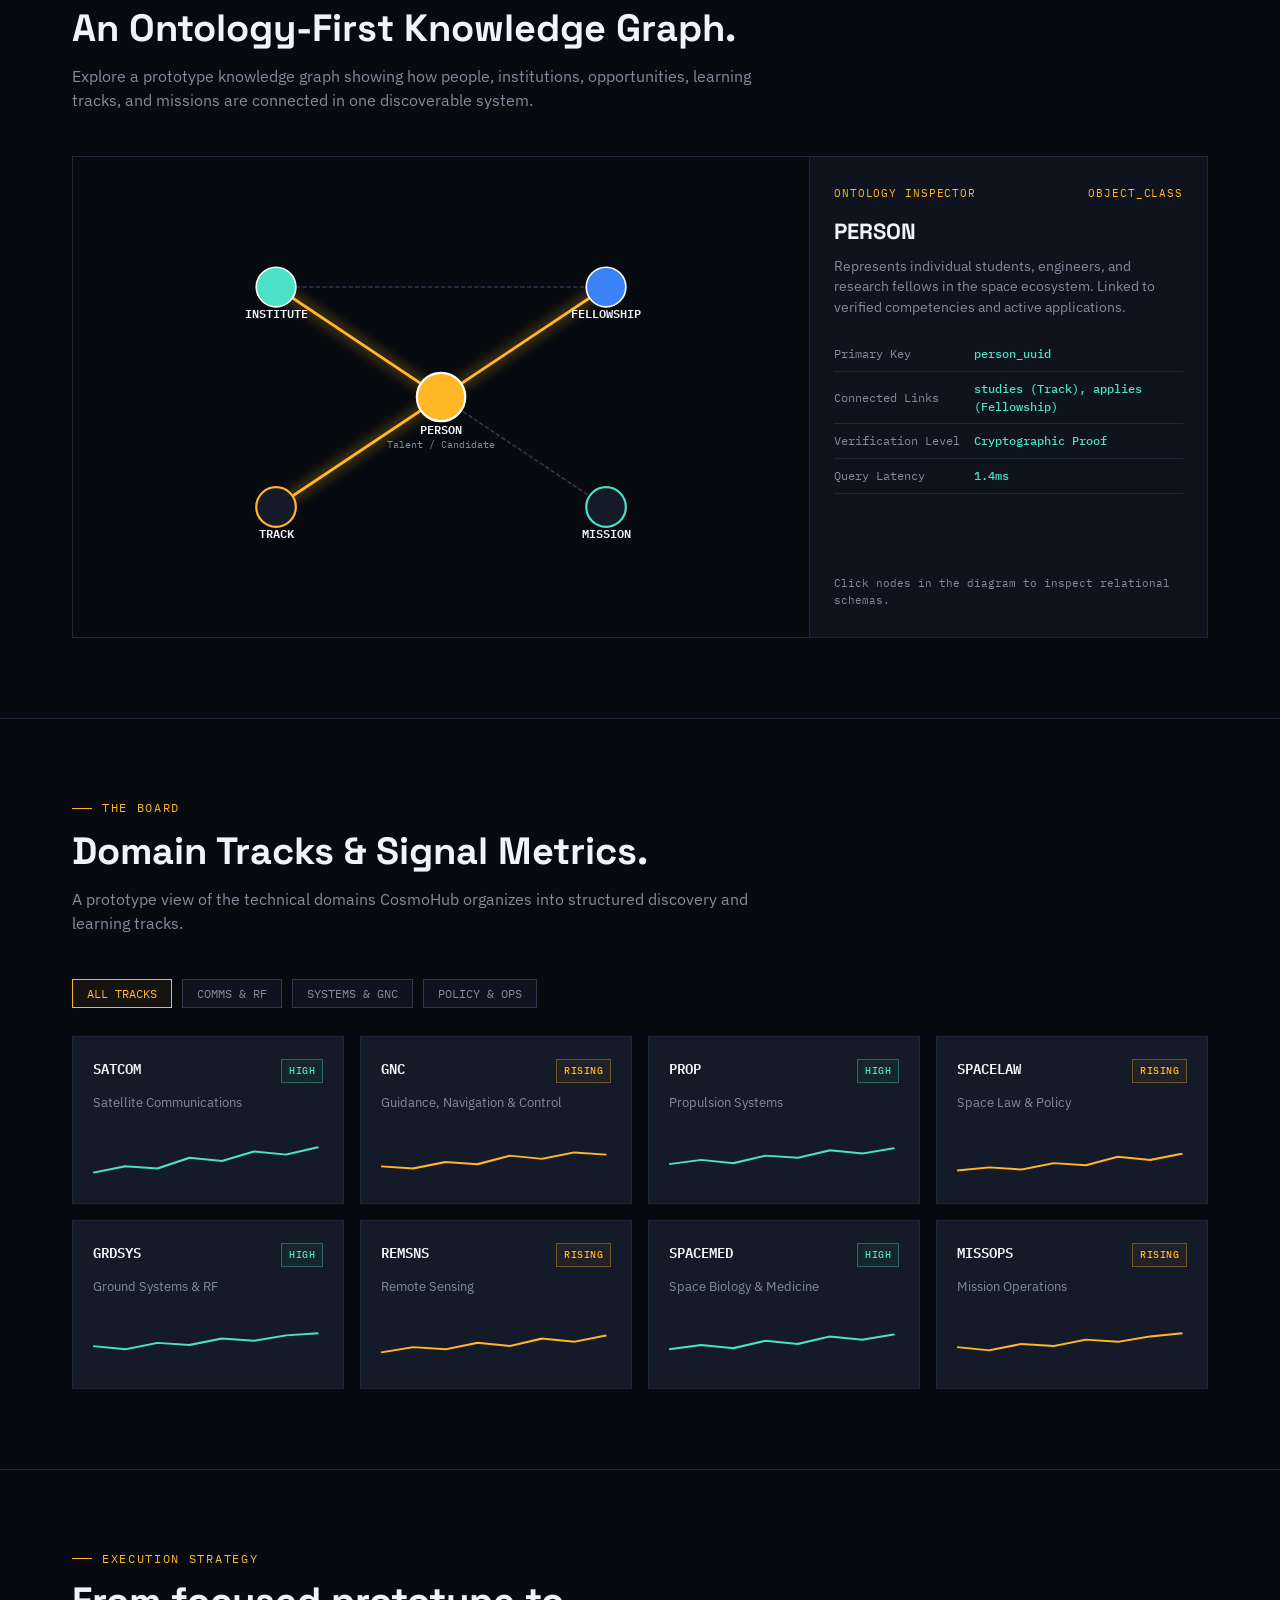
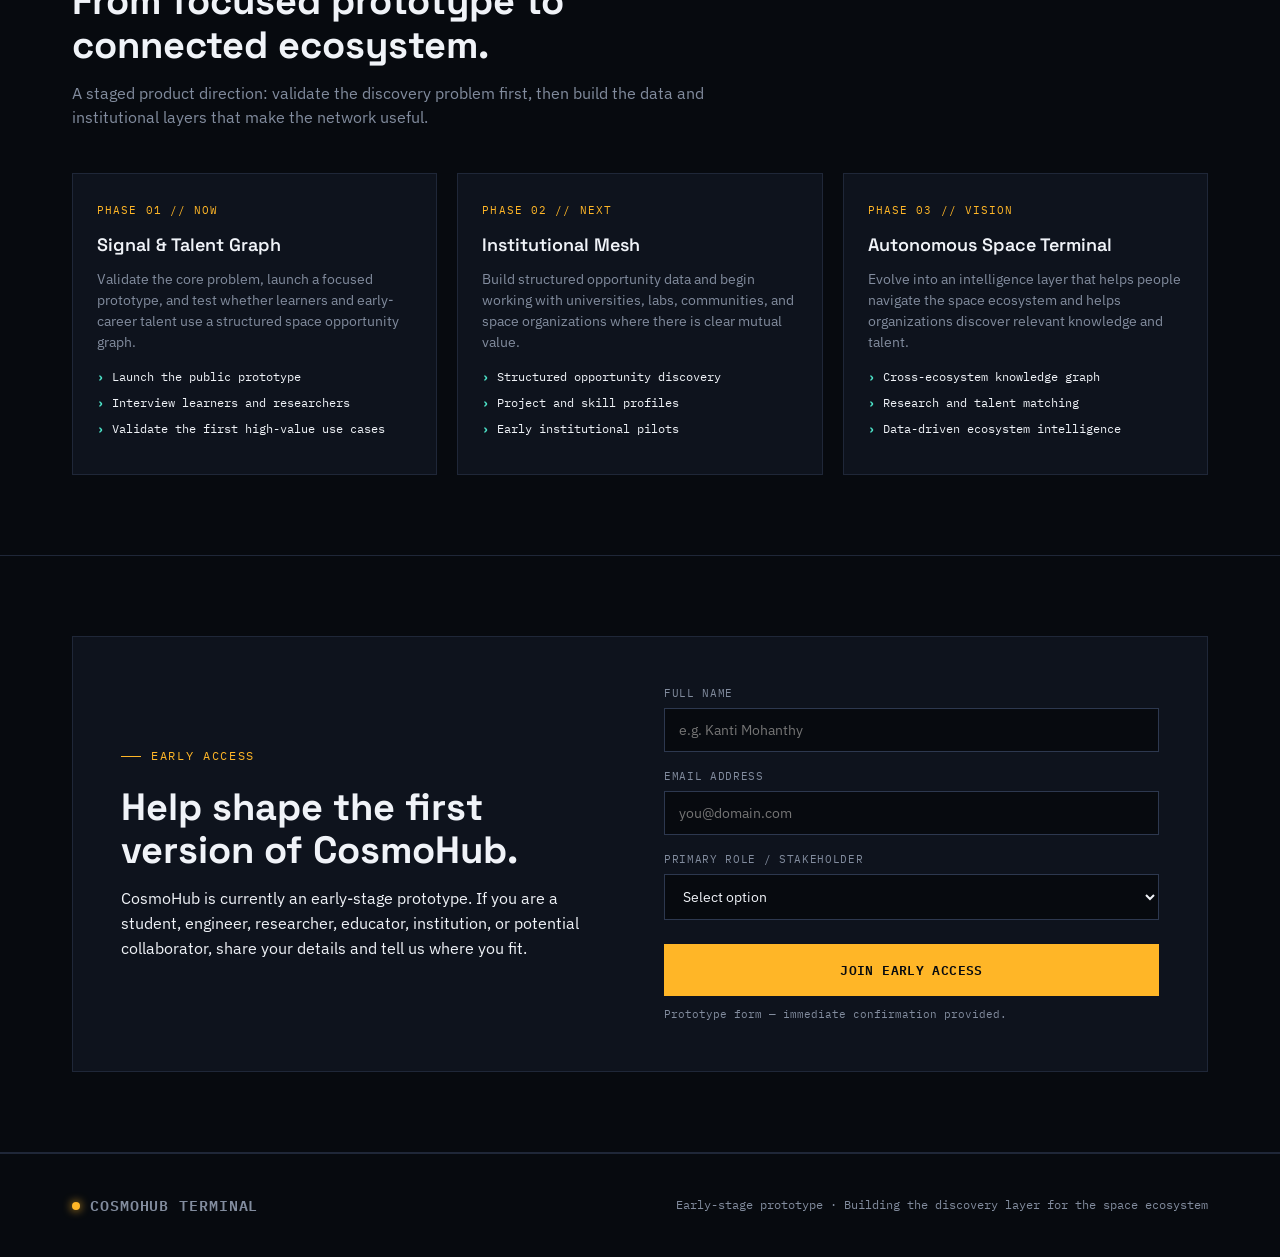
==== commit 23065987: "design updated it can give the news of tech and space" ====
--- a/index.html
+++ b/index.html
@@ -4,7 +4,7 @@
 <meta charset="UTF-8">
 <meta name="viewport" content="width=device-width, initial-scale=1.0">
 <title>CosmoHub — The Terminal & Ontology for the Space Economy</title>
-<meta name="description" content="CosmoHub is the ontology-first bridge between space research institutes and talent — the Palantir Gotham of the space economy, the way Bloomberg is the terminal for finance.">
+<meta name="description" content="CosmoHub is the ontology-first intelligence platform connecting space research institutes, universities, and missions directly with talent — enthusiasts, students, and research fellows.">
 <link rel="preconnect" href="https://fonts.googleapis.com">
 <link rel="preconnect" href="https://fonts.gstatic.com" crossorigin>
 <link href="https://fonts.googleapis.com/css2?family=Space+Grotesk:wght@400;500;600;700&family=IBM+Plex+Sans:wght@400;500;600&family=IBM+Plex+Mono:wght@400;500;600&display=swap" rel="stylesheet">
@@ -42,7 +42,7 @@
   button, input, select{font-family:inherit;}
   .wrap{max-width:1200px; margin:0 auto; padding:0 32px;}
 
-  /* Topbar */
+  /* Topbar & Navigation */
   .topbar{
     position:sticky; top:0; z-index:100;
     background:rgba(7,10,15,0.92);
@@ -69,13 +69,27 @@
   .nav-cta{
     font-family:var(--mono); font-size:12.5px; font-weight:500;
     padding:8px 16px; border:1px solid var(--amber); color:var(--amber);
-    letter-spacing:0.04em; transition:all .2s; cursor:pointer;
+    letter-spacing:0.04em; transition:all .2s; cursor:pointer; background:transparent;
   }
   .nav-cta:hover{background:var(--amber); color:#070a0f;}
 
-  @media (max-width:820px){.navlinks{display:none;}}
-
-  /* Ticker */
+  /* Mobile menu button */
+  .mobile-menu-toggle{
+    display:none; background:none; border:1px solid var(--border-light);
+    color:var(--text); padding:6px 12px; font-family:var(--mono); font-size:12px; cursor:pointer;
+  }
+  .mobile-drawer{
+    display:none; flex-direction:column; gap:14px; padding:20px 32px;
+    background:var(--panel); border-bottom:1px solid var(--border); font-family:var(--mono); font-size:13px;
+  }
+  .mobile-drawer.active{display:flex;}
+
+  @media (max-width:860px){
+    .navlinks{display:none;}
+    .mobile-menu-toggle{display:block;}
+  }
+
+  /* Ticker Bar */
   .ticker-bar{
     background:var(--panel);
     border-bottom:1px solid var(--border);
@@ -95,7 +109,7 @@
     100%{transform:translateX(-50%);}
   }
 
-  /* Hero */
+  /* Hero Section */
   .hero{
     position:relative; padding:80px 0 70px;
     border-bottom:1px solid var(--border); overflow:hidden;
@@ -121,14 +135,14 @@
     font-family:var(--mono); font-size:13px; font-weight:500;
     background:var(--amber); color:#070a0f; border:1px solid var(--amber);
     padding:12px 22px; letter-spacing:0.03em; cursor:pointer;
-    transition:transform .15s, box-shadow .2s;
+    transition:transform .15s, box-shadow .2s; display:inline-block; text-align:center;
   }
   .btn-primary:hover{transform:translateY(-1px); box-shadow:0 6px 20px rgba(255,182,39,0.25);}
   .btn-ghost{
     font-family:var(--mono); font-size:13px; font-weight:500;
     background:transparent; color:var(--text); border:1px solid var(--border-light);
     padding:12px 22px; letter-spacing:0.03em; cursor:pointer;
-    transition:border-color .2s, color .2s;
+    transition:border-color .2s, color .2s; display:inline-block; text-align:center;
   }
   .btn-ghost:hover{border-color:var(--cyan); color:var(--cyan);}
 
@@ -151,8 +165,10 @@
   .orbit-svg{width:100%; height:100%; max-width:400px;}
   .orbit-ring{fill:none; stroke:var(--border-light); stroke-width:1;}
   .orbit-ring.active{stroke:var(--amber-dim); stroke-dasharray:4 4;}
-  .sat{fill:var(--amber); transition:all .3s;}
+  .sat{fill:var(--amber); transition:all .3s; cursor:pointer;}
+  .sat:hover{r:7; fill:#ffffff; filter:drop-shadow(0 0 8px var(--amber));}
   .sat.cyan{fill:var(--cyan);}
+  .sat.cyan:hover{fill:#ffffff; filter:drop-shadow(0 0 8px var(--cyan));}
   .orbit-group{transform-origin:200px 200px;}
   .orbit-group.r1{animation:spin 20s linear infinite;}
   .orbit-group.r2{animation:spin 32s linear infinite reverse;}
@@ -161,7 +177,7 @@
   .orbit-center-label{font-family:var(--mono); font-size:11px; fill:var(--text); letter-spacing:0.1em;}
   .orbit-sub-label{font-family:var(--mono); font-size:8.5px; fill:var(--amber); letter-spacing:0.08em;}
 
-  /* Sections */
+  /* Section Commons */
   .section{padding:80px 0; border-bottom:1px solid var(--border);}
   .section-head{margin-bottom:44px; max-width:680px;}
   .section-head .eyebrow{margin-bottom:12px;}
@@ -171,13 +187,13 @@
   }
   .section-head p{color:var(--muted); font-size:15.5px;}
 
-  /* Gap */
+  /* Gap Section */
   .gap-toggle-bar{display:flex; justify-content:center; gap:12px; margin-bottom:32px; font-family:var(--mono); font-size:12px;}
   .gap-btn{padding:8px 16px; border:1px solid var(--border-light); background:var(--panel); color:var(--muted); cursor:pointer; transition:all .2s;}
   .gap-btn.active{border-color:var(--amber); color:var(--amber); background:rgba(255,182,39,0.08);}
   
   .gap-visualizer{
-    display:grid; grid-template-columns:1fr 120px 1fr; align-items:center; gap:20px;
+    display:grid; grid-template-columns:1fr 140px 1fr; align-items:center; gap:20px;
     background:var(--panel); border:1px solid var(--border); padding:36px;
   }
   @media (max-width:760px){
@@ -193,7 +209,7 @@
   }
   .gap-line{width:100%; height:1px; background:linear-gradient(90deg,transparent,var(--amber),transparent);}
 
-  /* Audiences */
+  /* Audiences Section */
   .grid-3{display:grid; grid-template-columns:repeat(3,1fr); gap:22px;}
   @media (max-width:900px){.grid-3{grid-template-columns:1fr;}}
   .card-term{
@@ -218,7 +234,31 @@
     padding:3px 8px;
   }
 
-  /* Ontology Visualizer */
+  /* Space Intelligence Section */
+  .intel-toolbar{display:flex; justify-content:space-between; gap:16px; align-items:center; flex-wrap:wrap; margin-bottom:24px;}
+  .intel-tabs{display:flex; gap:8px; flex-wrap:wrap;}
+  .intel-tab{font-family:var(--mono); font-size:11.5px; padding:8px 14px; border:1px solid var(--border-light); background:var(--panel); color:var(--muted); cursor:pointer; transition:all .2s;}
+  .intel-tab.active, .intel-tab:hover{border-color:var(--amber); color:var(--amber); background:rgba(255,182,39,0.06);}
+  .intel-status{font-family:var(--mono); font-size:11px; color:var(--cyan);}
+  .intel-grid{display:grid; grid-template-columns:repeat(3,1fr); gap:18px;}
+  @media(max-width:980px){.intel-grid{grid-template-columns:repeat(2,1fr);}}
+  @media(max-width:640px){.intel-grid{grid-template-columns:1fr;}}
+  
+  .intel-card{
+    background:var(--panel); border:1px solid var(--border); padding:22px;
+    display:flex; flex-direction:column; justify-content:space-between; min-height:245px; transition:all .2s; cursor:pointer;
+  }
+  .intel-card:hover{border-color:var(--border-light); transform:translateY(-2px); background:var(--panel-hover);}
+  .intel-meta{display:flex; justify-content:space-between; gap:12px; font-family:var(--mono); font-size:10px; color:var(--muted); margin-bottom:14px; text-transform:uppercase; letter-spacing:.04em;}
+  .intel-source{color:var(--cyan);}
+  .intel-card h3{font-family:var(--display); font-size:18px; line-height:1.25; margin-bottom:10px; color:var(--text);}
+  .intel-card p{font-size:13.5px; color:var(--muted); margin-bottom:20px; flex:1; line-height:1.5;}
+  .intel-link{font-family:var(--mono); font-size:11.5px; color:var(--amber); display:inline-flex; align-items:center; gap:4px;}
+  .intel-empty{grid-column:1/-1; border:1px dashed var(--border-light); padding:34px; text-align:center; color:var(--muted); font-family:var(--mono); font-size:12px;}
+  .source-strip{display:flex; gap:10px; flex-wrap:wrap; margin-top:22px;}
+  .source-pill{font-family:var(--mono); font-size:10.5px; color:var(--muted); border:1px solid var(--border); padding:5px 9px; background:rgba(255,255,255,0.02);}
+
+  /* Interactive Ontology Graph Visualizer */
   .ontology-container{
     background:var(--panel); border:1px solid var(--border);
     display:grid; grid-template-columns:1.3fr 0.7fr; gap:0; min-height:480px; overflow:hidden;
@@ -229,12 +269,13 @@
     padding:20px; display:flex; align-items:center; justify-content:center;
   }
   .ontology-svg{width:100%; height:100%; max-height:440px;}
-  .node-circle{cursor:pointer; transition:all .3s;}
-  .node-circle:hover{r:24; filter:drop-shadow(0 0 10px var(--amber));}
-  .node-text{font-family:var(--mono); font-size:11px; fill:var(--text); pointer-events:none;}
+  .node-group{cursor:pointer;}
+  .node-circle{transition:all .3s;}
+  .node-group:hover .node-circle{r:24; filter:drop-shadow(0 0 10px var(--amber));}
+  .node-text{font-family:var(--mono); font-size:11px; fill:var(--text); pointer-events:none; font-weight:600;}
   .node-sub{font-family:var(--mono); font-size:9px; fill:var(--muted); pointer-events:none;}
-  .edge-line{stroke:var(--border-light); stroke-width:1.5; stroke-dasharray:4 2;}
-  .edge-line.active{stroke:var(--amber); stroke-width:2; stroke-dasharray:none;}
+  .edge-line{stroke:var(--border-light); stroke-width:1.5; stroke-dasharray:4 2; transition:all .3s;}
+  .edge-line.active{stroke:var(--amber); stroke-width:2.5; stroke-dasharray:none; filter:drop-shadow(0 0 6px var(--amber));}
   
   .ontology-inspector{padding:28px 24px; display:flex; flex-direction:column; justify-content:space-between;}
   .inspector-header{
@@ -316,18 +357,18 @@
     border:1px solid rgba(76,224,198,0.4); background:rgba(76,224,198,0.06); padding:14px; margin-top:14px;
   }
 
-  /* Modal */
+  /* Modal Backdrop & Box */
   .modal-backdrop{
-    position:fixed; top:0; left:0; width:100%; height:100%; background:rgba(0,0,0,0.8);
-    backdrop-filter:blur(6px); z-index:200; display:none; align-items:center; justify-content:center; padding:20px;
+    position:fixed; top:0; left:0; width:100%; height:100%; background:rgba(0,0,0,0.85);
+    backdrop-filter:blur(8px); z-index:200; display:none; align-items:center; justify-content:center; padding:20px;
   }
   .modal-box{
-    background:var(--panel); border:1px solid var(--border-light); max-width:540px; width:100%;
-    padding:32px; position:relative; box-shadow:0 20px 40px rgba(0,0,0,0.5);
+    background:var(--panel); border:1px solid var(--border-light); max-width:560px; width:100%;
+    padding:32px; position:relative; box-shadow:0 20px 40px rgba(0,0,0,0.6);
   }
   .modal-close{
     position:absolute; top:16px; right:16px; background:none; border:none; color:var(--muted);
-    font-family:var(--mono); font-size:18px; cursor:pointer;
+    font-family:var(--mono); font-size:22px; cursor:pointer; line-height:1;
   }
   .modal-close:hover{color:var(--text);}
 
@@ -340,22 +381,32 @@
 </head>
 <body>
 
-<!-- Topbar -->
+<!-- Topbar Navigation -->
 <div class="topbar">
   <div class="nav">
     <div class="logo">
       <span class="dot"></span>COSMOHUB
-      <span class="badge">STATION F CANDIDATE</span>
+      <span class="badge">BUILDING IN PUBLIC</span>
     </div>
     <div class="navlinks">
       <a href="#gap">The Gap</a>
+      <a href="#intelligence">Space Intelligence</a>
       <a href="#ontology">Ontology Graph</a>
       <a href="#board">Track Board</a>
       <a href="#roadmap">Roadmap</a>
     </div>
     <div class="nav-right">
-      <a class="nav-cta" href="#access">Station F Access</a>
-    </div>
+      <a class="nav-cta" href="#access">Join Early Access</a>
+      <button class="mobile-menu-toggle" onclick="toggleMobileMenu()" aria-label="Toggle navigation menu">MENU ☰</button>
+    </div>
+  </div>
+  <div class="mobile-drawer" id="mobileDrawer">
+    <a href="#gap" onclick="toggleMobileMenu()">The Gap</a>
+    <a href="#intelligence" onclick="toggleMobileMenu()">Space Intelligence</a>
+    <a href="#ontology" onclick="toggleMobileMenu()">Ontology Graph</a>
+    <a href="#board" onclick="toggleMobileMenu()">Track Board</a>
+    <a href="#roadmap" onclick="toggleMobileMenu()">Roadmap</a>
+    <a href="#access" style="color:var(--amber);" onclick="toggleMobileMenu()">Join Early Access</a>
   </div>
   <div class="ticker-bar">
     <div class="ticker-track" id="tickerTrack"></div>
@@ -375,23 +426,22 @@
         <a class="btn-primary" href="#access">Request Early Access</a>
         <a class="btn-ghost" href="#ontology">Explore Ontology Graph</a>
       </div>
-
       <div class="metrics-strip">
         <div class="met-item">
           <div class="met-label">Signal Clock</div>
           <div class="met-val cyan" id="utcClock">--:--:--</div>
         </div>
         <div class="met-item">
-          <div class="met-label">Nodes Tracked</div>
-          <div class="met-val amber">1,420+</div>
+          <div class="met-label">Product Stage</div>
+          <div class="met-val amber">Prototype</div>
         </div>
         <div class="met-item">
-          <div class="met-label">Active Fellowships</div>
-          <div class="met-val">84 Window Open</div>
+          <div class="met-label">Current Focus</div>
+          <div class="met-val" style="font-size:14px; line-height:22px;">Discovery + Learning</div>
         </div>
         <div class="met-item">
-          <div class="met-label">Architecture</div>
-          <div class="met-val" style="font-size:14px; line-height:22px;">Gotham-Class Graph</div>
+          <div class="met-label">Core Model</div>
+          <div class="met-val" style="font-size:14px; line-height:22px;">Knowledge Graph</div>
         </div>
       </div>
     </div>
@@ -405,10 +455,10 @@
         <text class="orbit-center-label" x="200" y="196" text-anchor="middle">COSMOHUB</text>
         <text class="orbit-sub-label" x="200" y="212" text-anchor="middle">ONTOLOGY NEXUS</text>
 
-        <g class="orbit-group r1"><circle class="sat" cx="265" cy="200" r="5"></circle></g>
-        <g class="orbit-group r2"><circle class="sat cyan" cx="325" cy="200" r="5.5"></circle></g>
-        <g class="orbit-group r3"><circle class="sat" cx="380" cy="200" r="4"></circle></g>
-        <g class="orbit-group r2" style="animation-delay:-10s;"><circle class="sat cyan" cx="75" cy="200" r="4.5"></circle></g>
+        <g class="orbit-group r1"><circle class="sat" cx="265" cy="200" r="5" title="SATCOM Node"></circle></g>
+        <g class="orbit-group r2"><circle class="sat cyan" cx="325" cy="200" r="5.5" title="GNC Node"></circle></g>
+        <g class="orbit-group r3"><circle class="sat" cx="380" cy="200" r="4" title="Propulsion Node"></circle></g>
+        <g class="orbit-group r2" style="animation-delay:-10s;"><circle class="sat cyan" cx="75" cy="200" r="4.5" title="Fellowship Node"></circle></g>
       </svg>
     </div>
   </div>
@@ -424,12 +474,10 @@
         Space technology and satellite communications are advancing exponentially — yet entry paths remain scattered across obscure forums, disconnected PDFs, and informal networks.
       </p>
     </div>
-
     <div class="gap-toggle-bar">
-      <button class="gap-btn active" onclick="setGapView('current')">Current Siloed Ecosystem</button>
-      <button class="gap-btn" onclick="setGapView('cosmohub')">CosmoHub Signal Graph</button>
-    </div>
-
+      <button class="gap-btn active" id="btnGapCurrent" onclick="setGapView('current')">Current Siloed Ecosystem</button>
+      <button class="gap-btn" id="btnGapCosmo" onclick="setGapView('cosmohub')">CosmoHub Signal Graph</button>
+    </div>
     <div class="gap-visualizer" id="gapVisualizer">
       <div class="gap-card">
         <h4>Institutes &amp; Universities</h4>
@@ -447,7 +495,7 @@
   </div>
 </section>
 
-<!-- Audiences Section -->
+<!-- Target Audience Segments -->
 <section class="section" id="audiences">
   <div class="wrap">
     <div class="section-head">
@@ -468,7 +516,6 @@
           <div class="term-tags"><span>Rocket Mechanics</span><span>Mission Trackers</span><span>Build Challenges</span></div>
         </div>
       </div>
-
       <div class="card-term">
         <div>
           <div class="term-head"><span>STAGE / 02</span><span class="code">COHORTS</span></div>
@@ -481,7 +528,6 @@
           <div class="term-tags"><span>Industry Courses</span><span>Peer Cohorts</span><span>Verified Portfolios</span></div>
         </div>
       </div>
-
       <div class="card-term">
         <div>
           <div class="term-head"><span>STAGE / 03</span><span class="code">RESEARCH INDEX</span></div>
@@ -498,53 +544,77 @@
   </div>
 </section>
 
+<!-- Space Intelligence Section -->
+<section class="section" id="intelligence">
+  <div class="wrap">
+    <div class="section-head">
+      <div class="eyebrow">Space Intelligence</div>
+      <h2>One signal layer for space news and research.</h2>
+      <p>
+        A prototype intelligence feed designed to bring together trusted space-sector updates,
+        university research, papers, missions, and institutional announcements into a single queryable stream.
+      </p>
+    </div>
+    <div class="intel-toolbar">
+      <div class="intel-tabs">
+        <button class="intel-tab active" onclick="filterIntel('all', this)">ALL SIGNALS</button>
+        <button class="intel-tab" onclick="filterIntel('news', this)">SPACE NEWS</button>
+        <button class="intel-tab" onclick="filterIntel('research', this)">RESEARCH &amp; ACADEMIA</button>
+      </div>
+      <div class="intel-status" id="intelStatus">PROTOTYPE FEED · 6 ACTIVE SIGNALS</div>
+    </div>
+    <div class="intel-grid" id="intelGrid"></div>
+    <div class="source-strip">
+      <span class="source-pill">PLANNED: SPACE AGENCIES</span>
+      <span class="source-pill">PLANNED: UNIVERSITY LABS</span>
+      <span class="source-pill">PLANNED: RESEARCH FEEDS</span>
+      <span class="source-pill">PLANNED: MISSION UPDATES</span>
+    </div>
+  </div>
+</section>
+
 <!-- Interactive Ontology Graph Visualizer -->
 <section class="section" id="ontology">
   <div class="wrap">
     <div class="section-head">
       <div class="eyebrow">The Core Engine</div>
       <h2>An Ontology-First Knowledge Graph.</h2>
-      <p>Click on any entity in our Gotham-class space graph to inspect its schema and real-time linkages.</p>
-    </div>
-
+      <p>Explore a prototype knowledge graph showing how people, institutions, opportunities, learning tracks, and missions are connected in one discoverable system.</p>
+    </div>
     <div class="ontology-container">
       <div class="ontology-canvas-wrap">
         <svg class="ontology-svg" viewBox="0 0 500 400" id="ontologySvg">
-          <!-- Edges -->
-          <line class="edge-line active" x1="250" y1="200" x2="100" y2="100" id="e1"></line>
-          <line class="edge-line active" x1="250" y1="200" x2="400" y2="100" id="e2"></line>
-          <line class="edge-line" x1="250" y1="200" x2="100" y2="300" id="e3"></line>
-          <line class="edge-line" x1="250" y1="200" x2="400" y2="300" id="e4"></line>
-          <line class="edge-line" x1="100" y1="100" x2="400" y2="100" id="e5"></line>
+          <!-- Relational Edges -->
+          <line class="edge-line active" x1="250" y1="200" x2="100" y2="100" id="edge-person-institute"></line>
+          <line class="edge-line active" x1="250" y1="200" x2="400" y2="100" id="edge-person-fellowship"></line>
+          <line class="edge-line active" x1="250" y1="200" x2="100" y2="300" id="edge-person-track"></line>
+          <line class="edge-line" x1="250" y1="200" x2="400" y2="300" id="edge-person-mission"></line>
+          <line class="edge-line" x1="100" y1="100" x2="400" y2="100" id="edge-institute-fellowship"></line>
 
           <!-- Central Node: Person -->
-          <g transform="translate(250,200)" onclick="selectNode('Person')">
-            <circle class="node-circle" r="22" fill="#ffb627" stroke="#ffffff" stroke-width="2"></circle>
+          <g class="node-group" transform="translate(250,200)" onclick="selectNode('Person')">
+            <circle class="node-circle" id="node-Person" r="22" fill="#ffb627" stroke="#ffffff" stroke-width="2"></circle>
             <text class="node-text" y="34" text-anchor="middle">PERSON</text>
             <text class="node-sub" y="46" text-anchor="middle">Talent / Candidate</text>
           </g>
-
           <!-- Node: Institute -->
-          <g transform="translate(100,100)" onclick="selectNode('Institute')">
-            <circle class="node-circle" r="18" fill="#4ce0c6" stroke="#ffffff" stroke-width="1.5"></circle>
+          <g class="node-group" transform="translate(100,100)" onclick="selectNode('Institute')">
+            <circle class="node-circle" id="node-Institute" r="18" fill="#4ce0c6" stroke="#ffffff" stroke-width="1.5"></circle>
             <text class="node-text" y="28" text-anchor="middle">INSTITUTE</text>
           </g>
-
           <!-- Node: Fellowship -->
-          <g transform="translate(400,100)" onclick="selectNode('Fellowship')">
-            <circle class="node-circle" r="18" fill="#3b82f6" stroke="#ffffff" stroke-width="1.5"></circle>
+          <g class="node-group" transform="translate(400,100)" onclick="selectNode('Fellowship')">
+            <circle class="node-circle" id="node-Fellowship" r="18" fill="#3b82f6" stroke="#ffffff" stroke-width="1.5"></circle>
             <text class="node-text" y="28" text-anchor="middle">FELLOWSHIP</text>
           </g>
-
           <!-- Node: Track -->
-          <g transform="translate(100,300)" onclick="selectNode('Track')">
-            <circle class="node-circle" r="18" fill="#141a27" stroke="#ffb627" stroke-width="2"></circle>
+          <g class="node-group" transform="translate(100,300)" onclick="selectNode('Track')">
+            <circle class="node-circle" id="node-Track" r="18" fill="#141a27" stroke="#ffb627" stroke-width="2"></circle>
             <text class="node-text" y="28" text-anchor="middle">TRACK</text>
           </g>
-
           <!-- Node: Mission -->
-          <g transform="translate(400,300)" onclick="selectNode('Mission')">
-            <circle class="node-circle" r="18" fill="#141a27" stroke="#4ce0c6" stroke-width="2"></circle>
+          <g class="node-group" transform="translate(400,300)" onclick="selectNode('Mission')">
+            <circle class="node-circle" id="node-Mission" r="18" fill="#141a27" stroke="#4ce0c6" stroke-width="2"></circle>
             <text class="node-text" y="28" text-anchor="middle">MISSION</text>
           </g>
         </svg>
@@ -559,7 +629,6 @@
           </div>
           <div class="inspector-title" id="inspTitle">PERSON</div>
           <div class="inspector-desc" id="inspDesc">Represents individual students, engineers, and research fellows in the space ecosystem. Linked to verified competencies and active applications.</div>
-
           <table class="inspector-prop-table">
             <tr><td class="key">Primary Key</td><td class="val" id="inspPk">person_uuid</td></tr>
             <tr><td class="key">Connected Links</td><td class="val" id="inspLinks">studies (Track), applies (Fellowship)</td></tr>
@@ -581,16 +650,14 @@
     <div class="section-head">
       <div class="eyebrow">The Board</div>
       <h2>Domain Tracks &amp; Signal Metrics.</h2>
-      <p>Read like a market terminal — live track intensity metrics across key space tech domains.</p>
-    </div>
-
+      <p>A prototype view of the technical domains CosmoHub organizes into structured discovery and learning tracks.</p>
+    </div>
     <div class="board-filter">
-      <button class="filter-chip active" onclick="filterBoard('all')">ALL TRACKS</button>
-      <button class="filter-chip" onclick="filterBoard('comms')">COMMS &amp; RF</button>
-      <button class="filter-chip" onclick="filterBoard('systems')">SYSTEMS &amp; GNC</button>
-      <button class="filter-chip" onclick="filterBoard('policy')">POLICY &amp; OPS</button>
-    </div>
-
+      <button class="filter-chip active" onclick="filterBoard('all', this)">ALL TRACKS</button>
+      <button class="filter-chip" onclick="filterBoard('comms', this)">COMMS &amp; RF</button>
+      <button class="filter-chip" onclick="filterBoard('systems', this)">SYSTEMS &amp; GNC</button>
+      <button class="filter-chip" onclick="filterBoard('policy', this)">POLICY &amp; OPS</button>
+    </div>
     <div class="index-grid" id="indexGrid"></div>
   </div>
 </section>
@@ -600,57 +667,53 @@
   <div class="wrap">
     <div class="section-head">
       <div class="eyebrow">Execution Strategy</div>
-      <h2>Phased 10-Year Development Plan.</h2>
-      <p>Scaling from initial talent verification to global space asset matching.</p>
-    </div>
-
+      <h2>From focused prototype to connected ecosystem.</h2>
+      <p>A staged product direction: validate the discovery problem first, then build the data and institutional layers that make the network useful.</p>
+    </div>
     <div class="roadmap-grid">
       <div class="phase-card">
-        <div class="phase-num">PHASE 01 // YR 1-2</div>
+        <div class="phase-num">PHASE 01 // NOW</div>
         <h3>Signal &amp; Talent Graph</h3>
-        <p>Deploy initial learning tracks in SATCOM and GNC. Establish ontology model and onboard first 5,000 students.</p>
+        <p>Validate the core problem, launch a focused prototype, and test whether learners and early-career talent use a structured space opportunity graph.</p>
         <ul class="phase-ul">
-          <li>Launch Bloomberg-style terminal UI</li>
-          <li>Integrate UTC telemetry feeds</li>
-          <li>Release Station F alpha</li>
+          <li>Launch the public prototype</li>
+          <li>Interview learners and researchers</li>
+          <li>Validate the first high-value use cases</li>
         </ul>
       </div>
-
       <div class="phase-card">
-        <div class="phase-num">PHASE 02 // YR 3-5</div>
+        <div class="phase-num">PHASE 02 // NEXT</div>
         <h3>Institutional Mesh</h3>
-        <p>Partner directly with space agencies, research labs, and private space firms for direct fellowship matching.</p>
+        <p>Build structured opportunity data and begin working with universities, labs, communities, and space organizations where there is clear mutual value.</p>
         <ul class="phase-ul">
-          <li>Automated candidate graph screening</li>
-          <li>Verified project credentials</li>
-          <li>50+ Research Institute nodes</li>
+          <li>Structured opportunity discovery</li>
+          <li>Project and skill profiles</li>
+          <li>Early institutional pilots</li>
         </ul>
       </div>
-
       <div class="phase-card">
-        <div class="phase-num">PHASE 03 // YR 6-10</div>
+        <div class="phase-num">PHASE 03 // VISION</div>
         <h3>Autonomous Space Terminal</h3>
-        <p>The definitive operating system connecting space capital, institutional missions, and human expertise globally.</p>
+        <p>Evolve into an intelligence layer that helps people navigate the space ecosystem and helps organizations discover relevant knowledge and talent.</p>
         <ul class="phase-ul">
-          <li>Global payload match engine</li>
-          <li>Real-time orbital project funding</li>
-          <li>Autonomous talent routing</li>
+          <li>Cross-ecosystem knowledge graph</li>
+          <li>Research and talent matching</li>
+          <li>Data-driven ecosystem intelligence</li>
         </ul>
       </div>
     </div>
   </div>
 </section>
 
-<!-- Station F Access & Evaluator Form -->
+<!-- Early Access Form -->
 <section class="section" id="access">
   <div class="wrap">
     <div class="cta-panel">
       <div>
-        <div class="eyebrow">Station F Application</div>
-        <h2>Request Access to CosmoHub.</h2>
-        <p>We are deploying the alpha terminal and establishing institutional research cohorts. Share your details to connect with our team.</p>
-      </div>
-
+        <div class="eyebrow">Early Access</div>
+        <h2>Help shape the first version of CosmoHub.</h2>
+        <p>CosmoHub is currently an early-stage prototype. If you are a student, engineer, researcher, educator, institution, or potential collaborator, share your details and tell us where you fit.</p>
+      </div>
       <div>
         <form id="accessForm" onsubmit="handleForm(event)">
           <div class="form-row">
@@ -666,16 +729,18 @@
               <label for="role">Primary Role / Stakeholder</label>
               <select id="role" required>
                 <option value="" disabled selected>Select option</option>
-                <option value="stationf">Station F Evaluator / Investor</option>
-                <option value="student">Student / Engineer</option>
-                <option value="fellow">Research Fellow</option>
-                <option value="institute">Space Institute / University Rep</option>
+                <option value="investor">Investor / Accelerator / Ecosystem Partner</option>
+                <option value="student">Student / Early-Career Engineer</option>
+                <option value="professional">Space Professional</option>
+                <option value="fellow">Researcher / Research Fellow</option>
+                <option value="institute">University / Research Institution</option>
+                <option value="community">Space Community / Educator</option>
               </select>
             </div>
-            <button type="submit" class="submit-btn">SUBMIT TELEMETRY</button>
+            <button type="submit" class="submit-btn">JOIN EARLY ACCESS</button>
           </div>
-          <div class="form-note">Encrypted transmission. Immediate confirmation provided.</div>
-          <div class="form-success" id="formSuccess">✓ Access request logged to CosmoHub telemetry database.</div>
+          <div class="form-note">Prototype form — immediate confirmation provided.</div>
+          <div class="form-success" id="formSuccess">✓ Thanks — your interest has been recorded in this prototype.</div>
         </form>
       </div>
     </div>
@@ -689,39 +754,45 @@
       <span class="dot"></span>COSMOHUB TERMINAL
     </div>
     <div class="foot-meta">
-      Designed for Station F Candidate Evaluation · Built with Ontology-First Architecture
+      Early-stage prototype · Building the discovery layer for the space ecosystem
     </div>
   </div>
 </footer>
 
-<!-- Modal for Track Details -->
-<div class="modal-backdrop" id="trackModal">
+<!-- Modal Backdrop & Box -->
+<div class="modal-backdrop" id="trackModal" onclick="handleBackdropClick(event)">
   <div class="modal-box">
-    <button class="modal-close" onclick="closeModal()">×</button>
+    <button class="modal-close" onclick="closeModal()" aria-label="Close modal">×</button>
     <div class="eyebrow" id="modalCode">SATCOM</div>
     <h2 id="modalTitle">Satellite Communications</h2>
-    <p id="modalDesc" style="color:var(--muted); font-size:14px; margin-bottom:20px;">Detailed curriculum covering link budgets, RF design, constellation routing, and ground station operations.</p>
+    <p id="modalDesc" style="color:var(--muted); font-size:14px; margin-bottom:20px; line-height:1.5;">Detailed curriculum covering link budgets, RF design, constellation routing, and ground station operations.</p>
     <div style="background:var(--bg); border:1px solid var(--border); padding:16px; font-family:var(--mono); font-size:12px; margin-bottom:20px;">
       <div style="color:var(--amber); margin-bottom:6px;">SIGNAL METRICS</div>
-      <div>Active Research Fellowships: <span style="color:var(--cyan);">14 Seats</span></div>
-      <div>Industry Demand Index: <span style="color:var(--cyan);">HIGH (94.2)</span></div>
+      <div>Prototype Track Status: <span style="color:var(--cyan);" id="modalParam1">Exploration</span></div>
+      <div>Planned Content: <span style="color:var(--cyan);" id="modalParam2">Curriculum + opportunities + projects</span></div>
     </div>
     <button class="btn-primary" style="width:100%;" onclick="closeModal()">CLOSE PREVIEW</button>
   </div>
 </div>
 
 <script>
+  // Mobile drawer toggle
+  function toggleMobileMenu(){
+    document.getElementById('mobileDrawer').classList.toggle('active');
+  }
+
+  // Ticker bar animation content
   const tickerItems = [
-    { t: 'SATCOM TRACK', s: 'signal: rising', cls: 'up', arrow: '▲' },
-    { t: 'GNC COHORT', s: '4 fellowship seats opening', cls: 'up', arrow: '▲' },
-    { t: 'ISRO RESEARCH FELLOWSHIP', s: 'window closing in 48h', cls: 'down', arrow: '▼' },
-    { t: 'PROPULSION MODULE', s: 'cold-gas thruster lab active', cls: '', arrow: '' },
-    { t: 'SPACE LAW TRACK', s: 'signal: rising', cls: 'up', arrow: '▲' },
-    { t: 'RF GROUND SYSTEMS', s: 'cohort beta ready', cls: 'up', arrow: '▲' },
-    { t: 'ONTOLOGY GRAPH', s: '1,420 nodes linked', cls: 'up', arrow: '▲' }
+    { t: 'COSMOHUB', s: 'prototype live', cls: 'up', arrow: '▲' },
+    { t: 'SATCOM', s: 'domain map active', cls: 'up', arrow: '▲' },
+    { t: 'GNC', s: 'learning path concept', cls: '', arrow: '' },
+    { t: 'RESEARCH OPPORTUNITIES', s: 'discovery layer active', cls: 'up', arrow: '▲' },
+    { t: 'SPACE LAW', s: 'policy track added', cls: '', arrow: '' },
+    { t: 'KNOWLEDGE GRAPH', s: '5 core nodes linked', cls: 'up', arrow: '▲' }
   ];
   function renderTicker(){
     const track = document.getElementById('tickerTrack');
+    if(!track) return;
     const html = tickerItems.map(i =>
       `<span><b>${i.t}</b> ${i.s} ${i.arrow ? `<span class="${i.cls}">${i.arrow}</span>` : ''}</span>`
     ).join('');
@@ -729,8 +800,10 @@
   }
   renderTicker();
 
+  // UTC Live Signal Clock
   function tickClock(){
     const el = document.getElementById('utcClock');
+    if(!el) return;
     const now = new Date();
     const hh = String(now.getUTCHours()).padStart(2,'0');
     const mm = String(now.getUTCMinutes()).padStart(2,'0');
@@ -739,28 +812,29 @@
   }
   tickClock(); setInterval(tickClock, 1000);
 
+  // The Gap Toggle View
   function setGapView(mode){
-    const btns = document.querySelectorAll('.gap-btn');
-    btns.forEach(b => b.classList.remove('active'));
-    const vis = document.getElementById('gapVisualizer');
+    const btnCurr = document.getElementById('btnGapCurrent');
+    const btnCosmo = document.getElementById('btnGapCosmo');
     const arrowText = document.getElementById('gapArrowText');
     if(mode === 'current'){
-      btns[0].classList.add('active');
+      btnCurr.classList.add('active'); btnCosmo.classList.remove('active');
       arrowText.textContent = 'NO DIRECT SIGNAL';
       arrowText.style.color = 'var(--amber)';
     } else {
-      btns[1].classList.add('active');
+      btnCosmo.classList.add('active'); btnCurr.classList.remove('active');
       arrowText.textContent = 'COSMOHUB SIGNAL GRAPH';
       arrowText.style.color = 'var(--cyan)';
     }
   }
 
+  // Ontology Nodes Data & Dynamic Line Highlights
   const nodeData = {
-    'Person': { pk: 'person_uuid', title: 'PERSON (Talent Node)', desc: 'Represents individual students, engineers, and research fellows in the space ecosystem. Linked to verified competencies and active applications.', links: 'studies (Track), applies (Fellowship)', badge: 'TALENT_NODE' },
-    'Institute': { pk: 'institute_id', title: 'INSTITUTE (Academic / Lab)', desc: 'Space research institutes, university aerospace departments, and agencies providing academic fellowships and mission opportunities.', links: 'sponsors (Fellowship), operates (Mission)', badge: 'INSTITUTION_NODE' },
-    'Fellowship': { pk: 'fellowship_id', title: 'FELLOWSHIP (Opportunity)', desc: 'Funded research windows, lab seats, and grant positions offered directly by partner institutions.', links: 'offered_by (Institute), target (Track)', badge: 'OPPORTUNITY_NODE' },
-    'Track': { pk: 'track_code', title: 'TRACK (Curriculum / Skill)', desc: 'Structured domain path (SATCOM, GNC, PROP) mapping core skills required for space missions.', links: 'prepares_for (Fellowship), completed_by (Person)', badge: 'CURRICULUM_NODE' },
-    'Mission': { pk: 'mission_id', title: 'MISSION (Real Space Payload)', desc: 'Active satellite constellations, planetary probes, and experimental payloads seeking technical contributors.', links: 'managed_by (Institute), requires (Track)', badge: 'MISSION_NODE' }
+    'Person': { pk: 'person_uuid', title: 'PERSON (Talent Node)', desc: 'Represents individual students, engineers, and research fellows in the space ecosystem. Linked to verified competencies and active applications.', links: 'studies (Track), applies (Fellowship)', badge: 'TALENT_NODE', edges: ['edge-person-institute', 'edge-person-fellowship', 'edge-person-track'] },
+    'Institute': { pk: 'institute_id', title: 'INSTITUTE (Academic / Lab)', desc: 'Space research institutes, university departments, agencies, and organizations that publish research and opportunity information.', links: 'sponsors (Fellowship), operates (Mission)', badge: 'INSTITUTION_NODE', edges: ['edge-person-institute', 'edge-institute-fellowship'] },
+    'Fellowship': { pk: 'fellowship_id', title: 'FELLOWSHIP (Opportunity)', desc: 'Funded research windows, lab seats, and grant positions offered directly by partner institutions.', links: 'offered_by (Institute), target (Track)', badge: 'OPPORTUNITY_NODE', edges: ['edge-person-fellowship', 'edge-institute-fellowship'] },
+    'Track': { pk: 'track_code', title: 'TRACK (Curriculum / Skill)', desc: 'Structured domain path (SATCOM, GNC, PROP) mapping core skills required for space missions.', links: 'prepares_for (Fellowship), completed_by (Person)', badge: 'CURRICULUM_NODE', edges: ['edge-person-track'] },
+    'Mission': { pk: 'mission_id', title: 'MISSION (Real Space Payload)', desc: 'Space missions and projects represented as knowledge entities that link to technical domains and expertise.', links: 'managed_by (Institute), requires (Track)', badge: 'MISSION_NODE', edges: ['edge-person-mission'] }
   };
 
   function selectNode(type){
@@ -771,8 +845,16 @@
     document.getElementById('inspPk').textContent = data.pk;
     document.getElementById('inspLinks').textContent = data.links;
     document.getElementById('inspBadge').textContent = data.badge;
-  }
-
+
+    // Highlight connected SVG edges dynamically
+    document.querySelectorAll('.edge-line').forEach(line => line.classList.remove('active'));
+    data.edges.forEach(edgeId => {
+      const edge = document.getElementById(edgeId);
+      if(edge) edge.classList.add('active');
+    });
+  }
+
+  // Board Domain Tracks Data
   const tracks = [
     { code: 'SATCOM', category: 'comms', name: 'Satellite Communications', signal: 'HIGH', path: 'M0,26 L14,20 L28,22 L42,12 L56,15 L70,6 L84,9 L98,2', color: 'var(--cyan)' },
     { code: 'GNC', category: 'systems', name: 'Guidance, Navigation & Control', signal: 'RISING', path: 'M0,20 L14,22 L28,16 L42,18 L56,10 L70,13 L84,7 L98,9', color: 'var(--amber)' },
@@ -786,9 +868,10 @@
 
   function renderBoard(filter = 'all'){
     const grid = document.getElementById('indexGrid');
+    if(!grid) return;
     const filtered = filter === 'all' ? tracks : tracks.filter(t => t.category === filter);
     grid.innerHTML = filtered.map(tr => `
-      <div class="idx-card" onclick="openModal('${tr.code}', '${tr.name}')">
+      <div class="idx-card" onclick="openModal('${tr.code}', '${tr.name}', 'Detailed curriculum covering link budgets, RF design, constellation routing, and ground station operations.', 'Active Track', 'Curriculum + Projects')">
         <div class="idx-top">
           <span class="idx-code">${tr.code}</span>
           <span class="idx-signal ${tr.signal === 'HIGH' ? 'high' : 'rising'}">${tr.signal}</span>
@@ -802,22 +885,67 @@
   }
   renderBoard();
 
-  function filterBoard(cat){
-    const chips = document.querySelectorAll('.filter-chip');
-    chips.forEach(c => c.classList.remove('active'));
-    event.target.classList.add('active');
+  function filterBoard(cat, btnEl){
+    document.querySelectorAll('.board-filter .filter-chip').forEach(c => c.classList.remove('active'));
+    if(btnEl) btnEl.classList.add('active');
     renderBoard(cat);
   }
 
-  function openModal(code, name){
+  // Space Intelligence Prototype Feed
+  const sampleIntelligence = [
+    {type:'news',source:'SPACE SECTOR',date:'LIVE-READY',title:'Mission and industry updates in one signal layer',summary:'CosmoHub aggregates trusted space announcements and mission updates into a structured, filterable feed.',url:''},
+    {type:'research',source:'UNIVERSITY RESEARCH',date:'LIVE-READY',title:'Research discovery beyond scattered department pages',summary:'Surfaces relevant research papers, laboratory updates, calls for collaboration, and institutional research activity.',url:''},
+    {type:'research',source:'KNOWLEDGE GRAPH',date:'PROTOTYPE',title:'Connect research to skills, institutions, missions, and people',summary:'Instead of presenting isolated headlines, CosmoHub maps each signal to entities and technical domains.',url:''},
+    {type:'news',source:'MISSION SIGNALS',date:'PROTOTYPE',title:'Follow developments by domain, not just chronology',summary:'Organize updates around SATCOM, GNC, propulsion, remote sensing, mission operations, and space policy.',url:''},
+    {type:'research',source:'OPPORTUNITY LAYER',date:'PLANNED',title:'Turn information into discoverable pathways',summary:'Research signals directly connect to learning tracks, fellowships, projects, and relevant organizations.',url:''},
+    {type:'news',source:'COSMOHUB',date:'BUILDING',title:'The terminal is becoming an intelligence product',summary:'This public prototype demonstrates the interface while the live data ingestion layer is developed.',url:''}
+  ];
+
+  function renderIntelligence(filter = 'all'){
+    const grid = document.getElementById('intelGrid');
+    if(!grid) return;
+    const items = filter === 'all' ? sampleIntelligence : sampleIntelligence.filter(x => x.type === filter);
+    if(!items.length){
+      grid.innerHTML = '<div class="intel-empty">NO SIGNALS AVAILABLE FOR THIS FILTER.</div>';
+      return;
+    }
+    grid.innerHTML = items.map(item => `
+      <article class="intel-card" onclick="openModal('${item.source}', '${item.title}', '${item.summary}', '${item.type.toUpperCase()}', '${item.date}')">
+        <div class="intel-meta"><span class="intel-source">${item.source}</span><span>${item.date}</span></div>
+        <h3>${item.title}</h3>
+        <p>${item.summary}</p>
+        <span class="intel-link">VIEW SIGNAL METRICS →</span>
+      </article>
+    `).join('');
+  }
+  renderIntelligence();
+
+  function filterIntel(cat, btnEl){
+    document.querySelectorAll('.intel-tab').forEach(b => b.classList.remove('active'));
+    if(btnEl) btnEl.classList.add('active');
+    renderIntelligence(cat);
+  }
+
+  // Modal logic with Backdrop & Keyboard support
+  function openModal(code, title, desc, p1 = 'Active', p2 = 'Curriculum & Research'){
     document.getElementById('modalCode').textContent = code;
-    document.getElementById('modalTitle').textContent = name;
+    document.getElementById('modalTitle').textContent = title;
+    document.getElementById('modalDesc').textContent = desc;
+    document.getElementById('modalParam1').textContent = p1;
+    document.getElementById('modalParam2').textContent = p2;
     document.getElementById('trackModal').style.display = 'flex';
   }
   function closeModal(){
     document.getElementById('trackModal').style.display = 'none';
   }
-
+  function handleBackdropClick(e){
+    if(e.target.id === 'trackModal') closeModal();
+  }
+  document.addEventListener('keydown', function(e){
+    if(e.key === 'Escape') closeModal();
+  });
+
+  // Form submit handler
   function handleForm(e){
     e.preventDefault();
     document.getElementById('formSuccess').style.display = 'block';
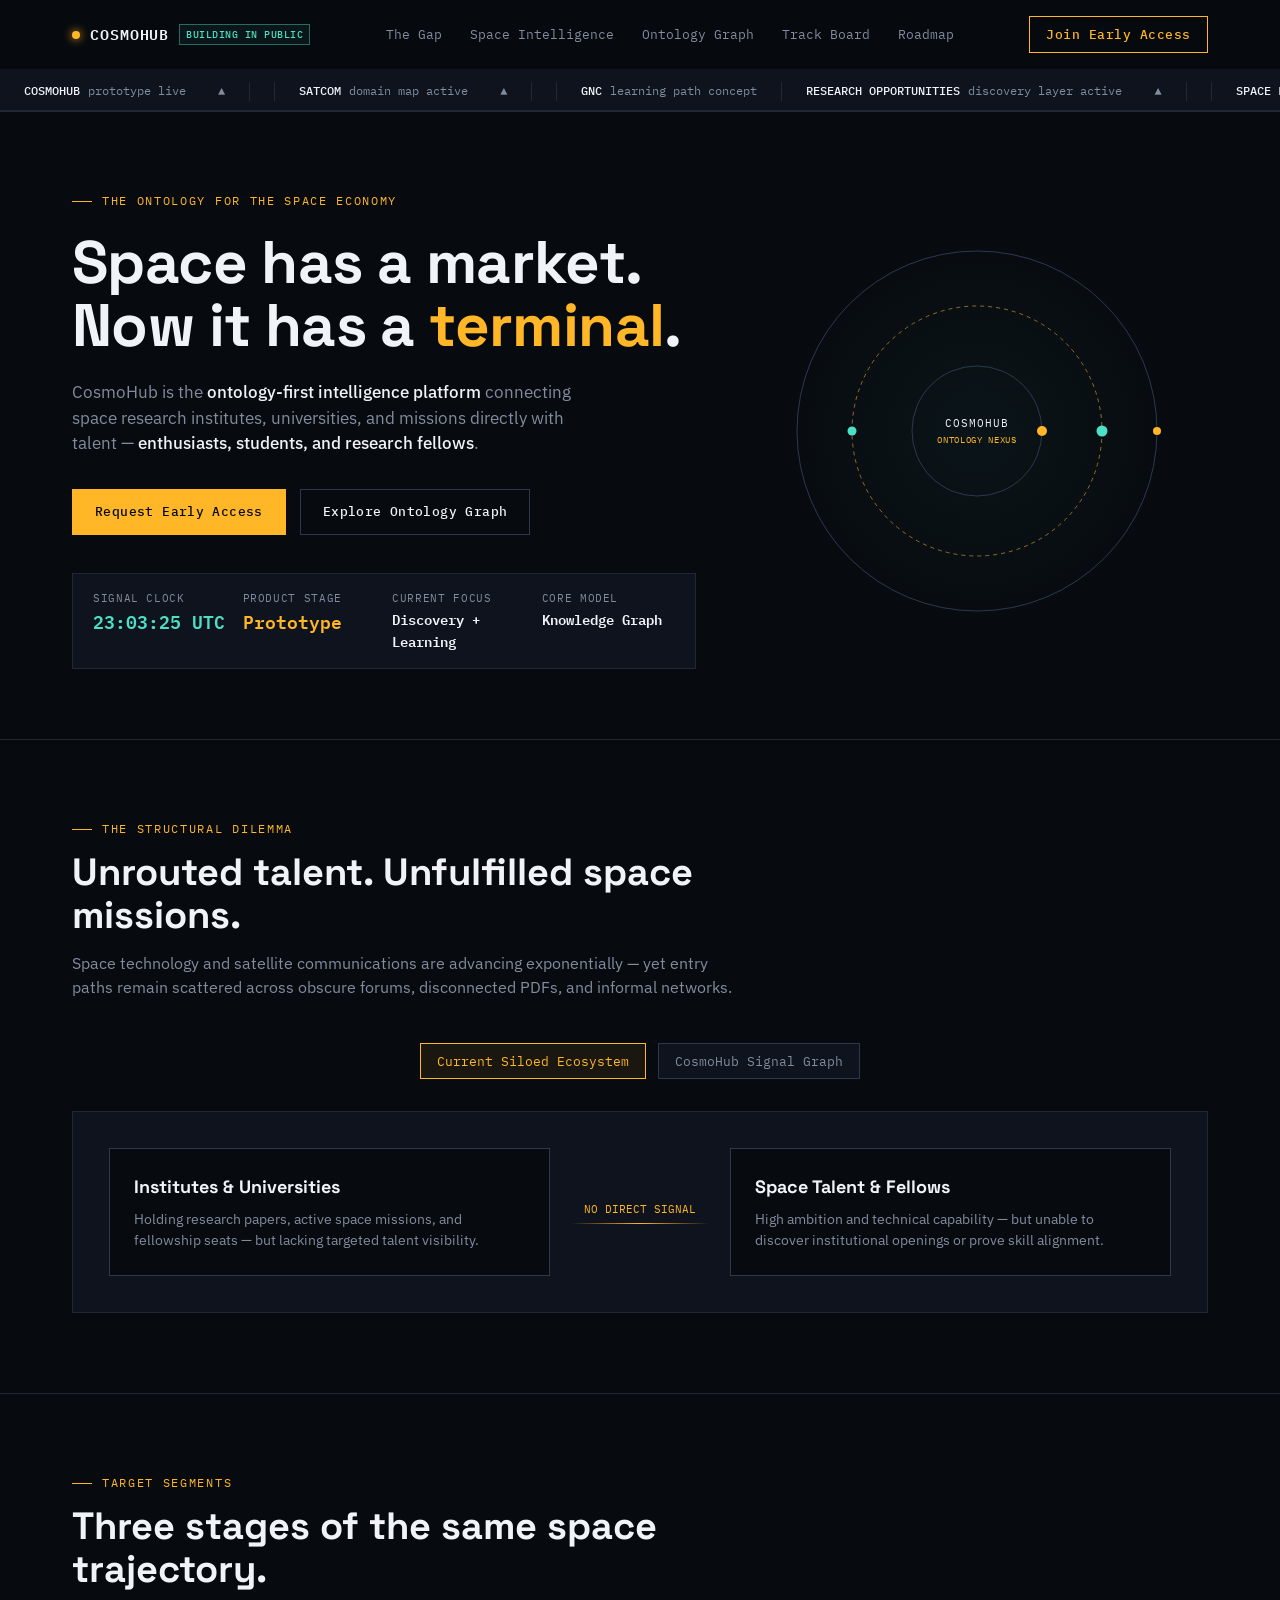
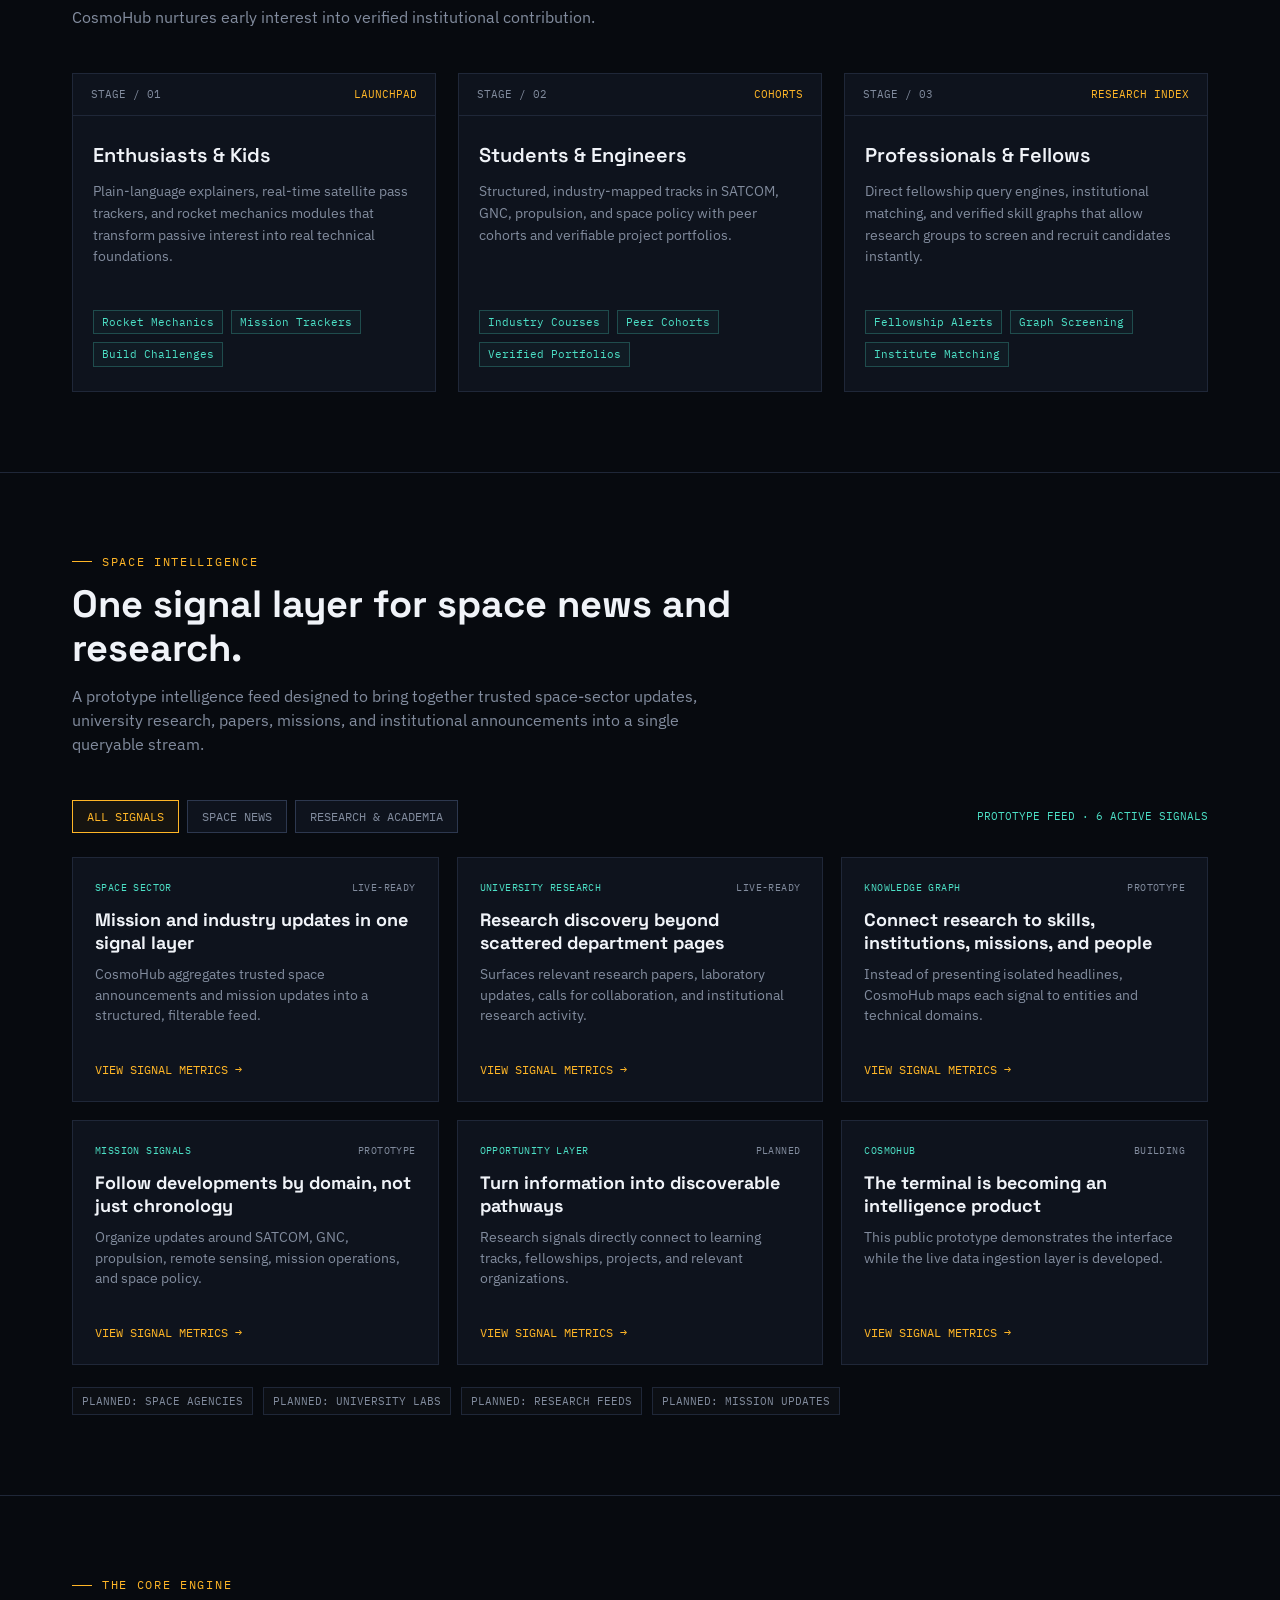
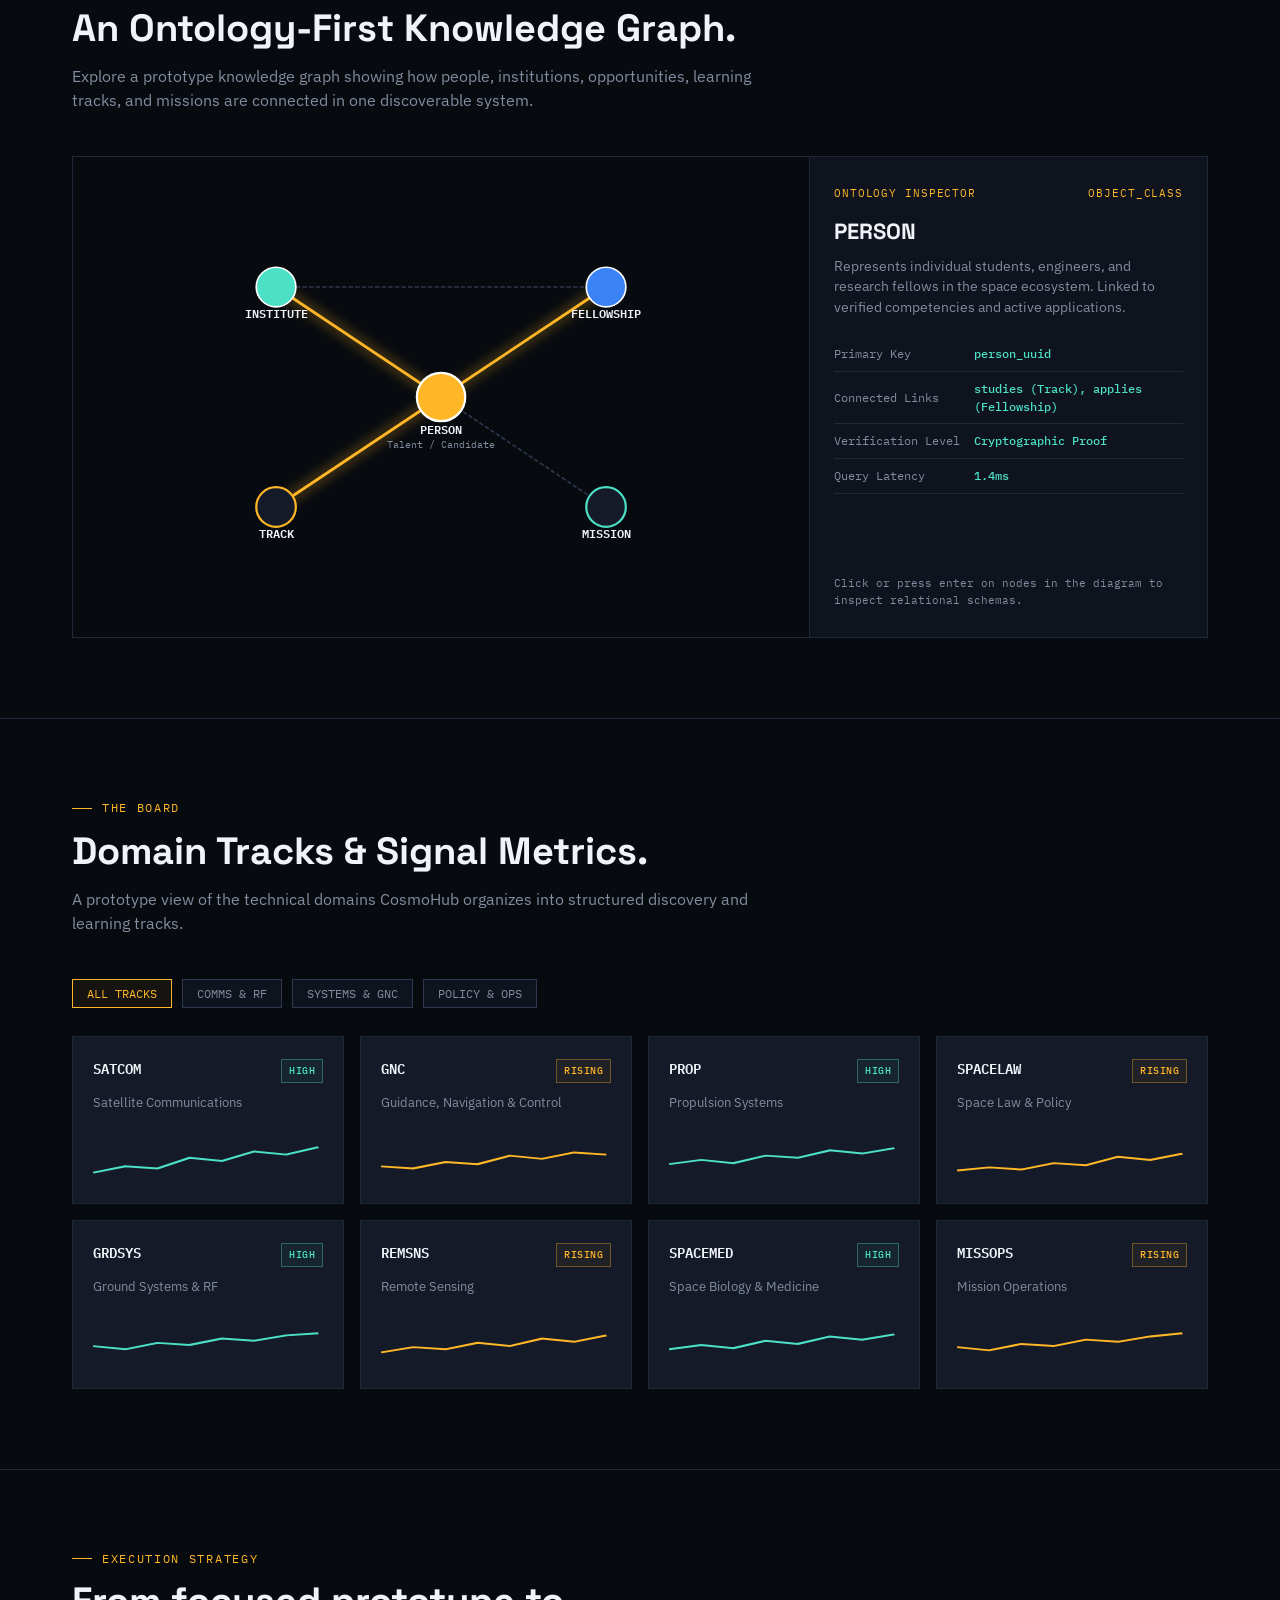
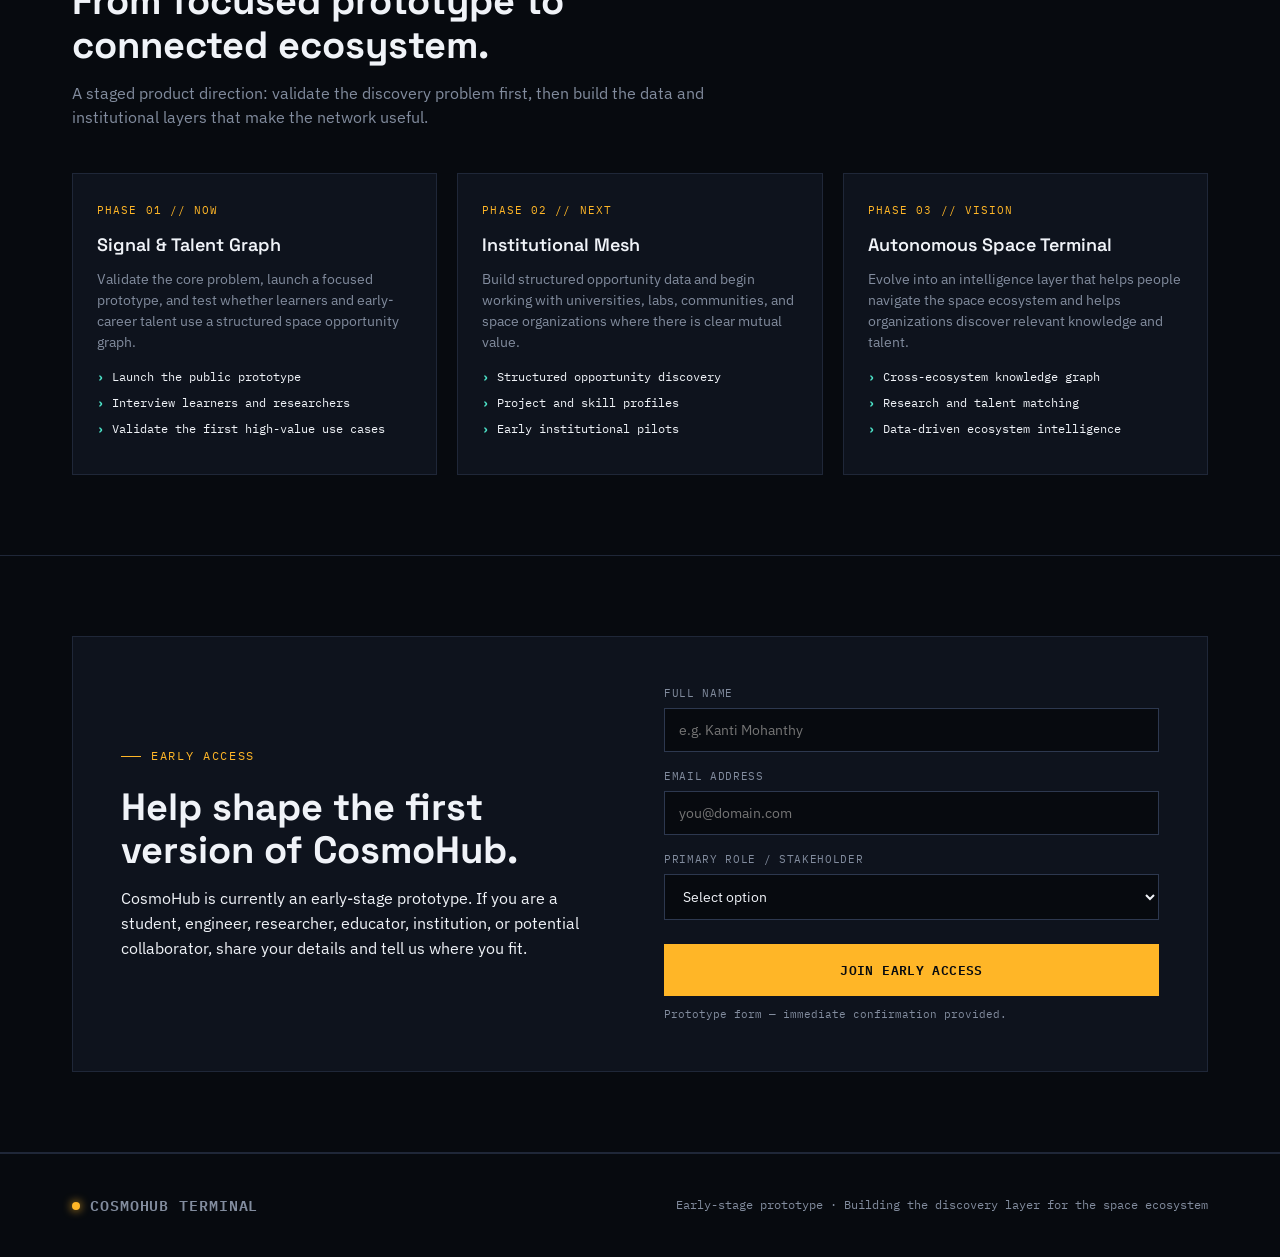
==== commit 0d08aa1b: "Updated and corrected" ====
--- a/index.html
+++ b/index.html
@@ -3,8 +3,22 @@
 <head>
 <meta charset="UTF-8">
 <meta name="viewport" content="width=device-width, initial-scale=1.0">
+<meta name="theme-color" content="#070a0f">
 <title>CosmoHub — The Terminal & Ontology for the Space Economy</title>
-<meta name="description" content="CosmoHub is the ontology-first intelligence platform connecting space research institutes, universities, and missions directly with talent — enthusiasts, students, and research fellows.">
+<meta name="description" content="CosmoHub is an ontology-first intelligence platform connecting space research institutes, universities, and missions directly with talent — enthusiasts, students, and research fellows.">
+
+<!-- Open Graph / Social Meta Tags -->
+<meta property="og:type" content="website">
+<meta property="og:title" content="CosmoHub — The Terminal for the Space Economy">
+<meta property="og:description" content="An ontology-first intelligence platform matching space talent, research fellowships, and institutional missions.">
+<meta property="og:url" content="https://kantimohanthy.github.io/cosmohub/">
+<meta property="og:site_name" content="CosmoHub">
+
+<!-- Twitter Card Tags -->
+<meta name="twitter:card" content="summary_large_image">
+<meta name="twitter:title" content="CosmoHub — The Terminal for the Space Economy">
+<meta name="twitter:description" content="Connecting space research institutes, universities, and missions directly with space talent.">
+
 <link rel="preconnect" href="https://fonts.googleapis.com">
 <link rel="preconnect" href="https://fonts.gstatic.com" crossorigin>
 <link href="https://fonts.googleapis.com/css2?family=Space+Grotesk:wght@400;500;600;700&family=IBM+Plex+Sans:wght@400;500;600&family=IBM+Plex+Mono:wght@400;500;600&display=swap" rel="stylesheet">
@@ -42,10 +56,21 @@
   button, input, select{font-family:inherit;}
   .wrap{max-width:1200px; margin:0 auto; padding:0 32px;}
 
-  /* Topbar & Navigation */
+  /* Accessibility & Focus Visibility */
+  a:focus-visible, button:focus-visible, input:focus-visible, select:focus-visible{
+    outline:2px solid var(--cyan); outline-offset:3px;
+  }
+
+  /* No-JS Notice */
+  .noscript-banner{
+    background:var(--amber); color:#070a0f; font-family:var(--mono); font-size:12px;
+    font-weight:600; text-align:center; padding:10px 16px;
+  }
+
+  /* Topbar Navigation */
   .topbar{
     position:sticky; top:0; z-index:100;
-    background:rgba(7,10,15,0.92);
+    background:rgba(7,10,15,0.94);
     backdrop-filter:blur(12px);
     border-bottom:1px solid var(--border);
   }
@@ -73,7 +98,7 @@
   }
   .nav-cta:hover{background:var(--amber); color:#070a0f;}
 
-  /* Mobile menu button */
+  /* Mobile menu drawer */
   .mobile-menu-toggle{
     display:none; background:none; border:1px solid var(--border-light);
     color:var(--text); padding:6px 12px; font-family:var(--mono); font-size:12px; cursor:pointer;
@@ -372,6 +397,17 @@
   }
   .modal-close:hover{color:var(--text);}
 
+  /* Prefers Reduced Motion A11y */
+  @media (prefers-reduced-motion: reduce){
+    *, ::before, ::after {
+      animation-duration: 0.01ms !important;
+      animation-iteration-count: 1 !important;
+      transition-duration: 0.01ms !important;
+      scroll-behavior: auto !important;
+    }
+    .ticker-track, .orbit-group { animation: none !important; }
+  }
+
   /* Footer */
   footer{padding:40px 0; border-top:1px solid var(--border);}
   .foot-row{display:flex; justify-content:space-between; align-items:center; flex-wrap:wrap; gap:20px;}
@@ -381,11 +417,17 @@
 </head>
 <body>
 
+<noscript>
+  <div class="noscript-banner">
+    Notice: JavaScript is disabled in your browser. Interactive visualizers and real-time feeds require JavaScript.
+  </div>
+</noscript>
+
 <!-- Topbar Navigation -->
-<div class="topbar">
-  <div class="nav">
+<header class="topbar">
+  <nav class="nav" aria-label="Main navigation">
     <div class="logo">
-      <span class="dot"></span>COSMOHUB
+      <span class="dot" aria-hidden="true"></span>COSMOHUB
       <span class="badge">BUILDING IN PUBLIC</span>
     </div>
     <div class="navlinks">
@@ -397,361 +439,368 @@
     </div>
     <div class="nav-right">
       <a class="nav-cta" href="#access">Join Early Access</a>
-      <button class="mobile-menu-toggle" onclick="toggleMobileMenu()" aria-label="Toggle navigation menu">MENU ☰</button>
-    </div>
+      <button class="mobile-menu-toggle" id="mobileMenuToggle" aria-expanded="false" aria-controls="mobileDrawer" aria-label="Toggle navigation menu">MENU ☰</button>
+    </div>
+  </nav>
+  <div class="mobile-drawer" id="mobileDrawer">
+    <a href="#gap">The Gap</a>
+    <a href="#intelligence">Space Intelligence</a>
+    <a href="#ontology">Ontology Graph</a>
+    <a href="#board">Track Board</a>
+    <a href="#roadmap">Roadmap</a>
+    <a href="#access" style="color:var(--amber);">Join Early Access</a>
   </div>
-  <div class="mobile-drawer" id="mobileDrawer">
-    <a href="#gap" onclick="toggleMobileMenu()">The Gap</a>
-    <a href="#intelligence" onclick="toggleMobileMenu()">Space Intelligence</a>
-    <a href="#ontology" onclick="toggleMobileMenu()">Ontology Graph</a>
-    <a href="#board" onclick="toggleMobileMenu()">Track Board</a>
-    <a href="#roadmap" onclick="toggleMobileMenu()">Roadmap</a>
-    <a href="#access" style="color:var(--amber);" onclick="toggleMobileMenu()">Join Early Access</a>
+  <div class="ticker-bar" role="region" aria-label="Live signals ticker">
+    <div class="ticker-track" id="tickerTrack" aria-live="polite"></div>
   </div>
-  <div class="ticker-bar">
-    <div class="ticker-track" id="tickerTrack"></div>
-  </div>
-</div>
-
-<!-- Hero Section -->
-<section class="hero">
-  <div class="wrap hero-grid">
-    <div>
-      <div class="eyebrow">The Ontology for the Space Economy</div>
-      <h1>Space has a market.<br>Now it has a <span class="accent">terminal</span>.</h1>
-      <p class="hero-sub">
-        CosmoHub is the <b>ontology-first intelligence platform</b> connecting space research institutes, universities, and missions directly with talent — <b>enthusiasts, students, and research fellows</b>.
-      </p>
-      <div class="hero-ctas">
-        <a class="btn-primary" href="#access">Request Early Access</a>
-        <a class="btn-ghost" href="#ontology">Explore Ontology Graph</a>
-      </div>
-      <div class="metrics-strip">
-        <div class="met-item">
-          <div class="met-label">Signal Clock</div>
-          <div class="met-val cyan" id="utcClock">--:--:--</div>
-        </div>
-        <div class="met-item">
-          <div class="met-label">Product Stage</div>
-          <div class="met-val amber">Prototype</div>
-        </div>
-        <div class="met-item">
-          <div class="met-label">Current Focus</div>
-          <div class="met-val" style="font-size:14px; line-height:22px;">Discovery + Learning</div>
-        </div>
-        <div class="met-item">
-          <div class="met-label">Core Model</div>
-          <div class="met-val" style="font-size:14px; line-height:22px;">Knowledge Graph</div>
-        </div>
-      </div>
-    </div>
-
-    <!-- Orbital Graphic Canvas -->
-    <div class="orbit-wrap">
-      <svg class="orbit-svg" viewBox="0 0 400 400">
-        <circle class="orbit-ring" cx="200" cy="200" r="65"></circle>
-        <circle class="orbit-ring active" cx="200" cy="200" r="125"></circle>
-        <circle class="orbit-ring" cx="200" cy="200" r="180"></circle>
-        <text class="orbit-center-label" x="200" y="196" text-anchor="middle">COSMOHUB</text>
-        <text class="orbit-sub-label" x="200" y="212" text-anchor="middle">ONTOLOGY NEXUS</text>
-
-        <g class="orbit-group r1"><circle class="sat" cx="265" cy="200" r="5" title="SATCOM Node"></circle></g>
-        <g class="orbit-group r2"><circle class="sat cyan" cx="325" cy="200" r="5.5" title="GNC Node"></circle></g>
-        <g class="orbit-group r3"><circle class="sat" cx="380" cy="200" r="4" title="Propulsion Node"></circle></g>
-        <g class="orbit-group r2" style="animation-delay:-10s;"><circle class="sat cyan" cx="75" cy="200" r="4.5" title="Fellowship Node"></circle></g>
-      </svg>
-    </div>
-  </div>
-</section>
-
-<!-- The Gap Section -->
-<section class="section" id="gap">
-  <div class="wrap">
-    <div class="section-head">
-      <div class="eyebrow">The Structural Dilemma</div>
-      <h2>Unrouted talent. Unfulfilled space missions.</h2>
-      <p>
-        Space technology and satellite communications are advancing exponentially — yet entry paths remain scattered across obscure forums, disconnected PDFs, and informal networks.
-      </p>
-    </div>
-    <div class="gap-toggle-bar">
-      <button class="gap-btn active" id="btnGapCurrent" onclick="setGapView('current')">Current Siloed Ecosystem</button>
-      <button class="gap-btn" id="btnGapCosmo" onclick="setGapView('cosmohub')">CosmoHub Signal Graph</button>
-    </div>
-    <div class="gap-visualizer" id="gapVisualizer">
-      <div class="gap-card">
-        <h4>Institutes &amp; Universities</h4>
-        <p>Holding research papers, active space missions, and fellowship seats — but lacking targeted talent visibility.</p>
-      </div>
-      <div class="gap-arrow">
-        <span id="gapArrowText">NO DIRECT SIGNAL</span>
-        <div class="gap-line"></div>
-      </div>
-      <div class="gap-card">
-        <h4>Space Talent &amp; Fellows</h4>
-        <p>High ambition and technical capability — but unable to discover institutional openings or prove skill alignment.</p>
-      </div>
-    </div>
-  </div>
-</section>
-
-<!-- Target Audience Segments -->
-<section class="section" id="audiences">
-  <div class="wrap">
-    <div class="section-head">
-      <div class="eyebrow">Target Segments</div>
-      <h2>Three stages of the same space trajectory.</h2>
-      <p>CosmoHub nurtures early interest into verified institutional contribution.</p>
-    </div>
-    <div class="grid-3">
-      <div class="card-term">
+</header>
+
+<main>
+  <!-- Hero Section -->
+  <section class="hero">
+    <div class="wrap hero-grid">
+      <div>
+        <div class="eyebrow">The Ontology for the Space Economy</div>
+        <h1>Space has a market.<br>Now it has a <span class="accent">terminal</span>.</h1>
+        <p class="hero-sub">
+          CosmoHub is the <b>ontology-first intelligence platform</b> connecting space research institutes, universities, and missions directly with talent — <b>enthusiasts, students, and research fellows</b>.
+        </p>
+        <div class="hero-ctas">
+          <a class="btn-primary" href="#access">Request Early Access</a>
+          <a class="btn-ghost" href="#ontology">Explore Ontology Graph</a>
+        </div>
+        <div class="metrics-strip">
+          <div class="met-item">
+            <div class="met-label">Signal Clock</div>
+            <div class="met-val cyan" id="utcClock">--:--:--</div>
+          </div>
+          <div class="met-item">
+            <div class="met-label">Product Stage</div>
+            <div class="met-val amber">Prototype</div>
+          </div>
+          <div class="met-item">
+            <div class="met-label">Current Focus</div>
+            <div class="met-val" style="font-size:14px; line-height:22px;">Discovery + Learning</div>
+          </div>
+          <div class="met-item">
+            <div class="met-label">Core Model</div>
+            <div class="met-val" style="font-size:14px; line-height:22px;">Knowledge Graph</div>
+          </div>
+        </div>
+      </div>
+
+      <!-- Orbital Graphic Canvas -->
+      <div class="orbit-wrap">
+        <svg class="orbit-svg" viewBox="0 0 400 400" role="img" aria-labelledby="orbTitle orbDesc">
+          <title id="orbTitle">Orbital Mechanics Visualizer</title>
+          <desc id="orbDesc">Interactive animated rings showing satellites orbiting the CosmoHub nexus.</desc>
+          <circle class="orbit-ring" cx="200" cy="200" r="65"></circle>
+          <circle class="orbit-ring active" cx="200" cy="200" r="125"></circle>
+          <circle class="orbit-ring" cx="200" cy="200" r="180"></circle>
+          <text class="orbit-center-label" x="200" y="196" text-anchor="middle">COSMOHUB</text>
+          <text class="orbit-sub-label" x="200" y="212" text-anchor="middle">ONTOLOGY NEXUS</text>
+
+          <g class="orbit-group r1"><circle class="sat" cx="265" cy="200" r="5"></circle></g>
+          <g class="orbit-group r2"><circle class="sat cyan" cx="325" cy="200" r="5.5"></circle></g>
+          <g class="orbit-group r3"><circle class="sat" cx="380" cy="200" r="4"></circle></g>
+          <g class="orbit-group r2" style="animation-delay:-10s;"><circle class="sat cyan" cx="75" cy="200" r="4.5"></circle></g>
+        </svg>
+      </div>
+    </div>
+  </section>
+
+  <!-- The Gap Section -->
+  <section class="section" id="gap">
+    <div class="wrap">
+      <div class="section-head">
+        <div class="eyebrow">The Structural Dilemma</div>
+        <h2>Unrouted talent. Unfulfilled space missions.</h2>
+        <p>
+          Space technology and satellite communications are advancing exponentially — yet entry paths remain scattered across obscure forums, disconnected PDFs, and informal networks.
+        </p>
+      </div>
+      <div class="gap-toggle-bar">
+        <button class="gap-btn active" id="btnGapCurrent" data-gap="current">Current Siloed Ecosystem</button>
+        <button class="gap-btn" id="btnGapCosmo" data-gap="cosmohub">CosmoHub Signal Graph</button>
+      </div>
+      <div class="gap-visualizer" id="gapVisualizer">
+        <div class="gap-card">
+          <h4>Institutes &amp; Universities</h4>
+          <p>Holding research papers, active space missions, and fellowship seats — but lacking targeted talent visibility.</p>
+        </div>
+        <div class="gap-arrow">
+          <span id="gapArrowText">NO DIRECT SIGNAL</span>
+          <div class="gap-line" aria-hidden="true"></div>
+        </div>
+        <div class="gap-card">
+          <h4>Space Talent &amp; Fellows</h4>
+          <p>High ambition and technical capability — but unable to discover institutional openings or prove skill alignment.</p>
+        </div>
+      </div>
+    </div>
+  </section>
+
+  <!-- Target Audience Segments -->
+  <section class="section" id="audiences">
+    <div class="wrap">
+      <div class="section-head">
+        <div class="eyebrow">Target Segments</div>
+        <h2>Three stages of the same space trajectory.</h2>
+        <p>CosmoHub nurtures early interest into verified institutional contribution.</p>
+      </div>
+      <div class="grid-3">
+        <div class="card-term">
+          <div>
+            <div class="term-head"><span>STAGE / 01</span><span class="code">LAUNCHPAD</span></div>
+            <div class="term-body">
+              <h3>Enthusiasts &amp; Kids</h3>
+              <p>Plain-language explainers, real-time satellite pass trackers, and rocket mechanics modules that transform passive interest into real technical foundations.</p>
+            </div>
+          </div>
+          <div class="term-body" style="padding-top:0;">
+            <div class="term-tags"><span>Rocket Mechanics</span><span>Mission Trackers</span><span>Build Challenges</span></div>
+          </div>
+        </div>
+        <div class="card-term">
+          <div>
+            <div class="term-head"><span>STAGE / 02</span><span class="code">COHORTS</span></div>
+            <div class="term-body">
+              <h3>Students &amp; Engineers</h3>
+              <p>Structured, industry-mapped tracks in SATCOM, GNC, propulsion, and space policy with peer cohorts and verifiable project portfolios.</p>
+            </div>
+          </div>
+          <div class="term-body" style="padding-top:0;">
+            <div class="term-tags"><span>Industry Courses</span><span>Peer Cohorts</span><span>Verified Portfolios</span></div>
+          </div>
+        </div>
+        <div class="card-term">
+          <div>
+            <div class="term-head"><span>STAGE / 03</span><span class="code">RESEARCH INDEX</span></div>
+            <div class="term-body">
+              <h3>Professionals &amp; Fellows</h3>
+              <p>Direct fellowship query engines, institutional matching, and verified skill graphs that allow research groups to screen and recruit candidates instantly.</p>
+            </div>
+          </div>
+          <div class="term-body" style="padding-top:0;">
+            <div class="term-tags"><span>Fellowship Alerts</span><span>Graph Screening</span><span>Institute Matching</span></div>
+          </div>
+        </div>
+      </div>
+    </div>
+  </section>
+
+  <!-- Space Intelligence Section -->
+  <section class="section" id="intelligence">
+    <div class="wrap">
+      <div class="section-head">
+        <div class="eyebrow">Space Intelligence</div>
+        <h2>One signal layer for space news and research.</h2>
+        <p>
+          A prototype intelligence feed designed to bring together trusted space-sector updates,
+          university research, papers, missions, and institutional announcements into a single queryable stream.
+        </p>
+      </div>
+      <div class="intel-toolbar">
+        <div class="intel-tabs">
+          <button class="intel-tab active" data-intel="all">ALL SIGNALS</button>
+          <button class="intel-tab" data-intel="news">SPACE NEWS</button>
+          <button class="intel-tab" data-intel="research">RESEARCH &amp; ACADEMIA</button>
+        </div>
+        <div class="intel-status" id="intelStatus">PROTOTYPE FEED · 6 ACTIVE SIGNALS</div>
+      </div>
+      <div class="intel-grid" id="intelGrid"></div>
+      <div class="source-strip">
+        <span class="source-pill">PLANNED: SPACE AGENCIES</span>
+        <span class="source-pill">PLANNED: UNIVERSITY LABS</span>
+        <span class="source-pill">PLANNED: RESEARCH FEEDS</span>
+        <span class="source-pill">PLANNED: MISSION UPDATES</span>
+      </div>
+    </div>
+  </section>
+
+  <!-- Interactive Ontology Graph Visualizer -->
+  <section class="section" id="ontology">
+    <div class="wrap">
+      <div class="section-head">
+        <div class="eyebrow">The Core Engine</div>
+        <h2>An Ontology-First Knowledge Graph.</h2>
+        <p>Explore a prototype knowledge graph showing how people, institutions, opportunities, learning tracks, and missions are connected in one discoverable system.</p>
+      </div>
+      <div class="ontology-container">
+        <div class="ontology-canvas-wrap">
+          <svg class="ontology-svg" viewBox="0 0 500 400" role="img" aria-labelledby="ontTitle ontDesc">
+            <title id="ontTitle">Ontology Knowledge Graph Diagram</title>
+            <desc id="ontDesc">Interactive diagram showing Person, Institute, Fellowship, Track, and Mission nodes connected by relational graph links.</desc>
+
+            <!-- Relational Edges -->
+            <line class="edge-line active" x1="250" y1="200" x2="100" y2="100" id="edge-person-institute"></line>
+            <line class="edge-line active" x1="250" y1="200" x2="400" y2="100" id="edge-person-fellowship"></line>
+            <line class="edge-line active" x1="250" y1="200" x2="100" y2="300" id="edge-person-track"></line>
+            <line class="edge-line" x1="250" y1="200" x2="400" y2="300" id="edge-person-mission"></line>
+            <line class="edge-line" x1="100" y1="100" x2="400" y2="100" id="edge-institute-fellowship"></line>
+
+            <!-- Central Node: Person -->
+            <g class="node-group" transform="translate(250,200)" data-node="Person" tabindex="0" role="button" aria-label="Inspect Person Node">
+              <circle class="node-circle" id="node-Person" r="22" fill="#ffb627" stroke="#ffffff" stroke-width="2"></circle>
+              <text class="node-text" y="34" text-anchor="middle">PERSON</text>
+              <text class="node-sub" y="46" text-anchor="middle">Talent / Candidate</text>
+            </g>
+            <!-- Node: Institute -->
+            <g class="node-group" transform="translate(100,100)" data-node="Institute" tabindex="0" role="button" aria-label="Inspect Institute Node">
+              <circle class="node-circle" id="node-Institute" r="18" fill="#4ce0c6" stroke="#ffffff" stroke-width="1.5"></circle>
+              <text class="node-text" y="28" text-anchor="middle">INSTITUTE</text>
+            </g>
+            <!-- Node: Fellowship -->
+            <g class="node-group" transform="translate(400,100)" data-node="Fellowship" tabindex="0" role="button" aria-label="Inspect Fellowship Node">
+              <circle class="node-circle" id="node-Fellowship" r="18" fill="#3b82f6" stroke="#ffffff" stroke-width="1.5"></circle>
+              <text class="node-text" y="28" text-anchor="middle">FELLOWSHIP</text>
+            </g>
+            <!-- Node: Track -->
+            <g class="node-group" transform="translate(100,300)" data-node="Track" tabindex="0" role="button" aria-label="Inspect Track Node">
+              <circle class="node-circle" id="node-Track" r="18" fill="#141a27" stroke="#ffb627" stroke-width="2"></circle>
+              <text class="node-text" y="28" text-anchor="middle">TRACK</text>
+            </g>
+            <!-- Node: Mission -->
+            <g class="node-group" transform="translate(400,300)" data-node="Mission" tabindex="0" role="button" aria-label="Inspect Mission Node">
+              <circle class="node-circle" id="node-Mission" r="18" fill="#141a27" stroke="#4ce0c6" stroke-width="2"></circle>
+              <text class="node-text" y="28" text-anchor="middle">MISSION</text>
+            </g>
+          </svg>
+        </div>
+
+        <!-- Inspector Sidepanel -->
+        <div class="ontology-inspector" id="nodeInspector" aria-live="polite">
+          <div>
+            <div class="inspector-header">
+              <span>ONTOLOGY INSPECTOR</span>
+              <span id="inspBadge" style="color:var(--amber);">OBJECT_CLASS</span>
+            </div>
+            <div class="inspector-title" id="inspTitle">PERSON</div>
+            <div class="inspector-desc" id="inspDesc">Represents individual students, engineers, and research fellows in the space ecosystem. Linked to verified competencies and active applications.</div>
+            <table class="inspector-prop-table">
+              <tr><td class="key">Primary Key</td><td class="val" id="inspPk">person_uuid</td></tr>
+              <tr><td class="key">Connected Links</td><td class="val" id="inspLinks">studies (Track), applies (Fellowship)</td></tr>
+              <tr><td class="key">Verification Level</td><td class="val" id="inspVerif">Cryptographic Proof</td></tr>
+              <tr><td class="key">Query Latency</td><td class="val">1.4ms</td></tr>
+            </table>
+          </div>
+          <div style="font-family:var(--mono); font-size:11px; color:var(--muted);">
+            Click or press enter on nodes in the diagram to inspect relational schemas.
+          </div>
+        </div>
+      </div>
+    </div>
+  </section>
+
+  <!-- Track Board Section -->
+  <section class="section" id="board">
+    <div class="wrap">
+      <div class="section-head">
+        <div class="eyebrow">The Board</div>
+        <h2>Domain Tracks &amp; Signal Metrics.</h2>
+        <p>A prototype view of the technical domains CosmoHub organizes into structured discovery and learning tracks.</p>
+      </div>
+      <div class="board-filter">
+        <button class="filter-chip active" data-cat="all">ALL TRACKS</button>
+        <button class="filter-chip" data-cat="comms">COMMS &amp; RF</button>
+        <button class="filter-chip" data-cat="systems">SYSTEMS &amp; GNC</button>
+        <button class="filter-chip" data-cat="policy">POLICY &amp; OPS</button>
+      </div>
+      <div class="index-grid" id="indexGrid"></div>
+    </div>
+  </section>
+
+  <!-- Roadmap Section -->
+  <section class="section" id="roadmap">
+    <div class="wrap">
+      <div class="section-head">
+        <div class="eyebrow">Execution Strategy</div>
+        <h2>From focused prototype to connected ecosystem.</h2>
+        <p>A staged product direction: validate the discovery problem first, then build the data and institutional layers that make the network useful.</p>
+      </div>
+      <div class="roadmap-grid">
+        <div class="phase-card">
+          <div class="phase-num">PHASE 01 // NOW</div>
+          <h3>Signal &amp; Talent Graph</h3>
+          <p>Validate the core problem, launch a focused prototype, and test whether learners and early-career talent use a structured space opportunity graph.</p>
+          <ul class="phase-ul">
+            <li>Launch the public prototype</li>
+            <li>Interview learners and researchers</li>
+            <li>Validate the first high-value use cases</li>
+          </ul>
+        </div>
+        <div class="phase-card">
+          <div class="phase-num">PHASE 02 // NEXT</div>
+          <h3>Institutional Mesh</h3>
+          <p>Build structured opportunity data and begin working with universities, labs, communities, and space organizations where there is clear mutual value.</p>
+          <ul class="phase-ul">
+            <li>Structured opportunity discovery</li>
+            <li>Project and skill profiles</li>
+            <li>Early institutional pilots</li>
+          </ul>
+        </div>
+        <div class="phase-card">
+          <div class="phase-num">PHASE 03 // VISION</div>
+          <h3>Autonomous Space Terminal</h3>
+          <p>Evolve into an intelligence layer that helps people navigate the space ecosystem and helps organizations discover relevant knowledge and talent.</p>
+          <ul class="phase-ul">
+            <li>Cross-ecosystem knowledge graph</li>
+            <li>Research and talent matching</li>
+            <li>Data-driven ecosystem intelligence</li>
+          </ul>
+        </div>
+      </div>
+    </div>
+  </section>
+
+  <!-- Early Access Form -->
+  <section class="section" id="access">
+    <div class="wrap">
+      <div class="cta-panel">
         <div>
-          <div class="term-head"><span>STAGE / 01</span><span class="code">LAUNCHPAD</span></div>
-          <div class="term-body">
-            <h3>Enthusiasts &amp; Kids</h3>
-            <p>Plain-language explainers, real-time satellite pass trackers, and rocket mechanics modules that transform passive interest into real technical foundations.</p>
-          </div>
-        </div>
-        <div class="term-body" style="padding-top:0;">
-          <div class="term-tags"><span>Rocket Mechanics</span><span>Mission Trackers</span><span>Build Challenges</span></div>
-        </div>
-      </div>
-      <div class="card-term">
+          <div class="eyebrow">Early Access</div>
+          <h2>Help shape the first version of CosmoHub.</h2>
+          <p>CosmoHub is currently an early-stage prototype. If you are a student, engineer, researcher, educator, institution, or potential collaborator, share your details and tell us where you fit.</p>
+        </div>
         <div>
-          <div class="term-head"><span>STAGE / 02</span><span class="code">COHORTS</span></div>
-          <div class="term-body">
-            <h3>Students &amp; Engineers</h3>
-            <p>Structured, industry-mapped tracks in SATCOM, GNC, propulsion, and space policy with peer cohorts and verifiable project portfolios.</p>
-          </div>
-        </div>
-        <div class="term-body" style="padding-top:0;">
-          <div class="term-tags"><span>Industry Courses</span><span>Peer Cohorts</span><span>Verified Portfolios</span></div>
-        </div>
-      </div>
-      <div class="card-term">
-        <div>
-          <div class="term-head"><span>STAGE / 03</span><span class="code">RESEARCH INDEX</span></div>
-          <div class="term-body">
-            <h3>Professionals &amp; Fellows</h3>
-            <p>Direct fellowship query engines, institutional matching, and verified skill graphs that allow research groups to screen and recruit candidates instantly.</p>
-          </div>
-        </div>
-        <div class="term-body" style="padding-top:0;">
-          <div class="term-tags"><span>Fellowship Alerts</span><span>Graph Screening</span><span>Institute Matching</span></div>
-        </div>
-      </div>
-    </div>
-  </div>
-</section>
-
-<!-- Space Intelligence Section -->
-<section class="section" id="intelligence">
-  <div class="wrap">
-    <div class="section-head">
-      <div class="eyebrow">Space Intelligence</div>
-      <h2>One signal layer for space news and research.</h2>
-      <p>
-        A prototype intelligence feed designed to bring together trusted space-sector updates,
-        university research, papers, missions, and institutional announcements into a single queryable stream.
-      </p>
-    </div>
-    <div class="intel-toolbar">
-      <div class="intel-tabs">
-        <button class="intel-tab active" onclick="filterIntel('all', this)">ALL SIGNALS</button>
-        <button class="intel-tab" onclick="filterIntel('news', this)">SPACE NEWS</button>
-        <button class="intel-tab" onclick="filterIntel('research', this)">RESEARCH &amp; ACADEMIA</button>
-      </div>
-      <div class="intel-status" id="intelStatus">PROTOTYPE FEED · 6 ACTIVE SIGNALS</div>
-    </div>
-    <div class="intel-grid" id="intelGrid"></div>
-    <div class="source-strip">
-      <span class="source-pill">PLANNED: SPACE AGENCIES</span>
-      <span class="source-pill">PLANNED: UNIVERSITY LABS</span>
-      <span class="source-pill">PLANNED: RESEARCH FEEDS</span>
-      <span class="source-pill">PLANNED: MISSION UPDATES</span>
-    </div>
-  </div>
-</section>
-
-<!-- Interactive Ontology Graph Visualizer -->
-<section class="section" id="ontology">
-  <div class="wrap">
-    <div class="section-head">
-      <div class="eyebrow">The Core Engine</div>
-      <h2>An Ontology-First Knowledge Graph.</h2>
-      <p>Explore a prototype knowledge graph showing how people, institutions, opportunities, learning tracks, and missions are connected in one discoverable system.</p>
-    </div>
-    <div class="ontology-container">
-      <div class="ontology-canvas-wrap">
-        <svg class="ontology-svg" viewBox="0 0 500 400" id="ontologySvg">
-          <!-- Relational Edges -->
-          <line class="edge-line active" x1="250" y1="200" x2="100" y2="100" id="edge-person-institute"></line>
-          <line class="edge-line active" x1="250" y1="200" x2="400" y2="100" id="edge-person-fellowship"></line>
-          <line class="edge-line active" x1="250" y1="200" x2="100" y2="300" id="edge-person-track"></line>
-          <line class="edge-line" x1="250" y1="200" x2="400" y2="300" id="edge-person-mission"></line>
-          <line class="edge-line" x1="100" y1="100" x2="400" y2="100" id="edge-institute-fellowship"></line>
-
-          <!-- Central Node: Person -->
-          <g class="node-group" transform="translate(250,200)" onclick="selectNode('Person')">
-            <circle class="node-circle" id="node-Person" r="22" fill="#ffb627" stroke="#ffffff" stroke-width="2"></circle>
-            <text class="node-text" y="34" text-anchor="middle">PERSON</text>
-            <text class="node-sub" y="46" text-anchor="middle">Talent / Candidate</text>
-          </g>
-          <!-- Node: Institute -->
-          <g class="node-group" transform="translate(100,100)" onclick="selectNode('Institute')">
-            <circle class="node-circle" id="node-Institute" r="18" fill="#4ce0c6" stroke="#ffffff" stroke-width="1.5"></circle>
-            <text class="node-text" y="28" text-anchor="middle">INSTITUTE</text>
-          </g>
-          <!-- Node: Fellowship -->
-          <g class="node-group" transform="translate(400,100)" onclick="selectNode('Fellowship')">
-            <circle class="node-circle" id="node-Fellowship" r="18" fill="#3b82f6" stroke="#ffffff" stroke-width="1.5"></circle>
-            <text class="node-text" y="28" text-anchor="middle">FELLOWSHIP</text>
-          </g>
-          <!-- Node: Track -->
-          <g class="node-group" transform="translate(100,300)" onclick="selectNode('Track')">
-            <circle class="node-circle" id="node-Track" r="18" fill="#141a27" stroke="#ffb627" stroke-width="2"></circle>
-            <text class="node-text" y="28" text-anchor="middle">TRACK</text>
-          </g>
-          <!-- Node: Mission -->
-          <g class="node-group" transform="translate(400,300)" onclick="selectNode('Mission')">
-            <circle class="node-circle" id="node-Mission" r="18" fill="#141a27" stroke="#4ce0c6" stroke-width="2"></circle>
-            <text class="node-text" y="28" text-anchor="middle">MISSION</text>
-          </g>
-        </svg>
-      </div>
-
-      <!-- Inspector Sidepanel -->
-      <div class="ontology-inspector" id="nodeInspector">
-        <div>
-          <div class="inspector-header">
-            <span>ONTOLOGY INSPECTOR</span>
-            <span id="inspBadge" style="color:var(--amber);">OBJECT_CLASS</span>
-          </div>
-          <div class="inspector-title" id="inspTitle">PERSON</div>
-          <div class="inspector-desc" id="inspDesc">Represents individual students, engineers, and research fellows in the space ecosystem. Linked to verified competencies and active applications.</div>
-          <table class="inspector-prop-table">
-            <tr><td class="key">Primary Key</td><td class="val" id="inspPk">person_uuid</td></tr>
-            <tr><td class="key">Connected Links</td><td class="val" id="inspLinks">studies (Track), applies (Fellowship)</td></tr>
-            <tr><td class="key">Verification Level</td><td class="val" id="inspVerif">Cryptographic Proof</td></tr>
-            <tr><td class="key">Query Latency</td><td class="val">1.4ms</td></tr>
-          </table>
-        </div>
-        <div style="font-family:var(--mono); font-size:11px; color:var(--muted);">
-          Click nodes in the diagram to inspect relational schemas.
-        </div>
-      </div>
-    </div>
-  </div>
-</section>
-
-<!-- Track Board Section -->
-<section class="section" id="board">
-  <div class="wrap">
-    <div class="section-head">
-      <div class="eyebrow">The Board</div>
-      <h2>Domain Tracks &amp; Signal Metrics.</h2>
-      <p>A prototype view of the technical domains CosmoHub organizes into structured discovery and learning tracks.</p>
-    </div>
-    <div class="board-filter">
-      <button class="filter-chip active" onclick="filterBoard('all', this)">ALL TRACKS</button>
-      <button class="filter-chip" onclick="filterBoard('comms', this)">COMMS &amp; RF</button>
-      <button class="filter-chip" onclick="filterBoard('systems', this)">SYSTEMS &amp; GNC</button>
-      <button class="filter-chip" onclick="filterBoard('policy', this)">POLICY &amp; OPS</button>
-    </div>
-    <div class="index-grid" id="indexGrid"></div>
-  </div>
-</section>
-
-<!-- Roadmap Section -->
-<section class="section" id="roadmap">
-  <div class="wrap">
-    <div class="section-head">
-      <div class="eyebrow">Execution Strategy</div>
-      <h2>From focused prototype to connected ecosystem.</h2>
-      <p>A staged product direction: validate the discovery problem first, then build the data and institutional layers that make the network useful.</p>
-    </div>
-    <div class="roadmap-grid">
-      <div class="phase-card">
-        <div class="phase-num">PHASE 01 // NOW</div>
-        <h3>Signal &amp; Talent Graph</h3>
-        <p>Validate the core problem, launch a focused prototype, and test whether learners and early-career talent use a structured space opportunity graph.</p>
-        <ul class="phase-ul">
-          <li>Launch the public prototype</li>
-          <li>Interview learners and researchers</li>
-          <li>Validate the first high-value use cases</li>
-        </ul>
-      </div>
-      <div class="phase-card">
-        <div class="phase-num">PHASE 02 // NEXT</div>
-        <h3>Institutional Mesh</h3>
-        <p>Build structured opportunity data and begin working with universities, labs, communities, and space organizations where there is clear mutual value.</p>
-        <ul class="phase-ul">
-          <li>Structured opportunity discovery</li>
-          <li>Project and skill profiles</li>
-          <li>Early institutional pilots</li>
-        </ul>
-      </div>
-      <div class="phase-card">
-        <div class="phase-num">PHASE 03 // VISION</div>
-        <h3>Autonomous Space Terminal</h3>
-        <p>Evolve into an intelligence layer that helps people navigate the space ecosystem and helps organizations discover relevant knowledge and talent.</p>
-        <ul class="phase-ul">
-          <li>Cross-ecosystem knowledge graph</li>
-          <li>Research and talent matching</li>
-          <li>Data-driven ecosystem intelligence</li>
-        </ul>
-      </div>
-    </div>
-  </div>
-</section>
-
-<!-- Early Access Form -->
-<section class="section" id="access">
-  <div class="wrap">
-    <div class="cta-panel">
-      <div>
-        <div class="eyebrow">Early Access</div>
-        <h2>Help shape the first version of CosmoHub.</h2>
-        <p>CosmoHub is currently an early-stage prototype. If you are a student, engineer, researcher, educator, institution, or potential collaborator, share your details and tell us where you fit.</p>
-      </div>
-      <div>
-        <form id="accessForm" onsubmit="handleForm(event)">
-          <div class="form-row">
-            <div class="form-field">
-              <label for="name">Full Name</label>
-              <input type="text" id="name" placeholder="e.g. Kanti Mohanthy" required>
+          <form id="accessForm" action="#" method="POST">
+            <div class="form-row">
+              <div class="form-field">
+                <label for="fullName">Full Name</label>
+                <input type="text" id="fullName" name="full_name" placeholder="e.g. Kanti Mohanthy" required>
+              </div>
+              <div class="form-field">
+                <label for="emailAddr">Email Address</label>
+                <input type="email" id="emailAddr" name="email" placeholder="you@domain.com" required>
+              </div>
+              <div class="form-field">
+                <label for="userRole">Primary Role / Stakeholder</label>
+                <select id="userRole" name="role" required>
+                  <option value="" disabled selected>Select option</option>
+                  <option value="investor">Investor / Accelerator / Ecosystem Partner</option>
+                  <option value="student">Student / Early-Career Engineer</option>
+                  <option value="professional">Space Professional</option>
+                  <option value="fellow">Researcher / Research Fellow</option>
+                  <option value="institute">University / Research Institution</option>
+                  <option value="community">Space Community / Educator</option>
+                </select>
+              </div>
+              <button type="submit" class="submit-btn">JOIN EARLY ACCESS</button>
             </div>
-            <div class="form-field">
-              <label for="email">Email Address</label>
-              <input type="email" id="email" placeholder="you@domain.com" required>
-            </div>
-            <div class="form-field">
-              <label for="role">Primary Role / Stakeholder</label>
-              <select id="role" required>
-                <option value="" disabled selected>Select option</option>
-                <option value="investor">Investor / Accelerator / Ecosystem Partner</option>
-                <option value="student">Student / Early-Career Engineer</option>
-                <option value="professional">Space Professional</option>
-                <option value="fellow">Researcher / Research Fellow</option>
-                <option value="institute">University / Research Institution</option>
-                <option value="community">Space Community / Educator</option>
-              </select>
-            </div>
-            <button type="submit" class="submit-btn">JOIN EARLY ACCESS</button>
-          </div>
-          <div class="form-note">Prototype form — immediate confirmation provided.</div>
-          <div class="form-success" id="formSuccess">✓ Thanks — your interest has been recorded in this prototype.</div>
-        </form>
-      </div>
-    </div>
-  </div>
-</section>
+            <div class="form-note">Prototype form — immediate confirmation provided.</div>
+            <div class="form-success" id="formSuccess" role="status" aria-live="polite">✓ Thanks — your interest has been recorded in this prototype.</div>
+          </form>
+        </div>
+      </div>
+    </div>
+  </section>
+</main>
 
 <!-- Footer -->
 <footer>
   <div class="wrap foot-row">
     <div class="logo">
-      <span class="dot"></span>COSMOHUB TERMINAL
+      <span class="dot" aria-hidden="true"></span>COSMOHUB TERMINAL
     </div>
     <div class="foot-meta">
       Early-stage prototype · Building the discovery layer for the space ecosystem
@@ -759,10 +808,10 @@
   </div>
 </footer>
 
-<!-- Modal Backdrop & Box -->
-<div class="modal-backdrop" id="trackModal" onclick="handleBackdropClick(event)">
+<!-- Modal Backdrop & Dialog Box -->
+<div class="modal-backdrop" id="trackModal" role="dialog" aria-modal="true" aria-labelledby="modalTitle">
   <div class="modal-box">
-    <button class="modal-close" onclick="closeModal()" aria-label="Close modal">×</button>
+    <button class="modal-close" id="modalCloseBtn" aria-label="Close modal">×</button>
     <div class="eyebrow" id="modalCode">SATCOM</div>
     <h2 id="modalTitle">Satellite Communications</h2>
     <p id="modalDesc" style="color:var(--muted); font-size:14px; margin-bottom:20px; line-height:1.5;">Detailed curriculum covering link budgets, RF design, constellation routing, and ground station operations.</p>
@@ -771,90 +820,74 @@
       <div>Prototype Track Status: <span style="color:var(--cyan);" id="modalParam1">Exploration</span></div>
       <div>Planned Content: <span style="color:var(--cyan);" id="modalParam2">Curriculum + opportunities + projects</span></div>
     </div>
-    <button class="btn-primary" style="width:100%;" onclick="closeModal()">CLOSE PREVIEW</button>
+    <button class="btn-primary" style="width:100%;" id="modalConfirmBtn">CLOSE PREVIEW</button>
   </div>
 </div>
 
 <script>
-  // Mobile drawer toggle
-  function toggleMobileMenu(){
-    document.getElementById('mobileDrawer').classList.toggle('active');
-  }
-
-  // Ticker bar animation content
-  const tickerItems = [
-    { t: 'COSMOHUB', s: 'prototype live', cls: 'up', arrow: '▲' },
-    { t: 'SATCOM', s: 'domain map active', cls: 'up', arrow: '▲' },
-    { t: 'GNC', s: 'learning path concept', cls: '', arrow: '' },
-    { t: 'RESEARCH OPPORTUNITIES', s: 'discovery layer active', cls: 'up', arrow: '▲' },
-    { t: 'SPACE LAW', s: 'policy track added', cls: '', arrow: '' },
-    { t: 'KNOWLEDGE GRAPH', s: '5 core nodes linked', cls: 'up', arrow: '▲' }
-  ];
-  function renderTicker(){
-    const track = document.getElementById('tickerTrack');
-    if(!track) return;
-    const html = tickerItems.map(i =>
-      `<span><b>${i.t}</b> ${i.s} ${i.arrow ? `<span class="${i.cls}">${i.arrow}</span>` : ''}</span>`
-    ).join('');
-    track.innerHTML = html + html;
-  }
-  renderTicker();
-
-  // UTC Live Signal Clock
-  function tickClock(){
-    const el = document.getElementById('utcClock');
-    if(!el) return;
-    const now = new Date();
-    const hh = String(now.getUTCHours()).padStart(2,'0');
-    const mm = String(now.getUTCMinutes()).padStart(2,'0');
-    const ss = String(now.getUTCSeconds()).padStart(2,'0');
-    el.textContent = `${hh}:${mm}:${ss} UTC`;
-  }
-  tickClock(); setInterval(tickClock, 1000);
-
-  // The Gap Toggle View
-  function setGapView(mode){
-    const btnCurr = document.getElementById('btnGapCurrent');
-    const btnCosmo = document.getElementById('btnGapCosmo');
-    const arrowText = document.getElementById('gapArrowText');
-    if(mode === 'current'){
-      btnCurr.classList.add('active'); btnCosmo.classList.remove('active');
-      arrowText.textContent = 'NO DIRECT SIGNAL';
-      arrowText.style.color = 'var(--amber)';
-    } else {
-      btnCosmo.classList.add('active'); btnCurr.classList.remove('active');
-      arrowText.textContent = 'COSMOHUB SIGNAL GRAPH';
-      arrowText.style.color = 'var(--cyan)';
+  // Complete Valid NodeData Object & Robust Fallbacks
+  const nodeData = {
+    Person: {
+      pk: 'person_uuid',
+      title: 'PERSON (Talent Node)',
+      desc: 'Represents individual students, engineers, and research fellows in the space ecosystem. Linked to verified competencies and active applications.',
+      links: 'studies (Track), applies (Fellowship)',
+      badge: 'TALENT_NODE',
+      edges: ['edge-person-institute', 'edge-person-fellowship', 'edge-person-track']
+    },
+    Institute: {
+      pk: 'institute_id',
+      title: 'INSTITUTE (Academic / Lab)',
+      desc: 'Space research institutes, university aerospace departments, and agencies providing academic fellowships and mission collaborations.',
+      links: 'hosts (Fellowship), publishes (Mission)',
+      badge: 'INSTITUTION_NODE',
+      edges: ['edge-person-institute', 'edge-institute-fellowship']
+    },
+    Fellowship: {
+      pk: 'fellowship_id',
+      title: 'FELLOWSHIP (Opportunity)',
+      desc: 'Funded research windows, lab seats, and grant positions offered directly by partner institutions.',
+      links: 'offered_by (Institute), applied_by (Person)',
+      badge: 'OPPORTUNITY_NODE',
+      edges: ['edge-person-fellowship', 'edge-institute-fellowship']
+    },
+    Track: {
+      pk: 'track_code',
+      title: 'TRACK (Curriculum / Skill)',
+      desc: 'Structured domain path (SATCOM, GNC, PROP) mapping core skills required for space missions.',
+      links: 'prepares_for (Fellowship), followed_by (Person)',
+      badge: 'CURRICULUM_NODE',
+      edges: ['edge-person-track']
+    },
+    Mission: {
+      pk: 'mission_id',
+      title: 'MISSION (Real Space Payload)',
+      desc: 'Active satellite constellations, planetary probes, and experimental payloads seeking technical contributors.',
+      links: 'requires (Track), managed_by (Institute)',
+      badge: 'MISSION_NODE',
+      edges: ['edge-person-mission']
     }
-  }
-
-  // Ontology Nodes Data & Dynamic Line Highlights
-  const nodeData = {
-    'Person': { pk: 'person_uuid', title: 'PERSON (Talent Node)', desc: 'Represents individual students, engineers, and research fellows in the space ecosystem. Linked to verified competencies and active applications.', links: 'studies (Track), applies (Fellowship)', badge: 'TALENT_NODE', edges: ['edge-person-institute', 'edge-person-fellowship', 'edge-person-track'] },
-    'Institute': { pk: 'institute_id', title: 'INSTITUTE (Academic / Lab)', desc: 'Space research institutes, university departments, agencies, and organizations that publish research and opportunity information.', links: 'sponsors (Fellowship), operates (Mission)', badge: 'INSTITUTION_NODE', edges: ['edge-person-institute', 'edge-institute-fellowship'] },
-    'Fellowship': { pk: 'fellowship_id', title: 'FELLOWSHIP (Opportunity)', desc: 'Funded research windows, lab seats, and grant positions offered directly by partner institutions.', links: 'offered_by (Institute), target (Track)', badge: 'OPPORTUNITY_NODE', edges: ['edge-person-fellowship', 'edge-institute-fellowship'] },
-    'Track': { pk: 'track_code', title: 'TRACK (Curriculum / Skill)', desc: 'Structured domain path (SATCOM, GNC, PROP) mapping core skills required for space missions.', links: 'prepares_for (Fellowship), completed_by (Person)', badge: 'CURRICULUM_NODE', edges: ['edge-person-track'] },
-    'Mission': { pk: 'mission_id', title: 'MISSION (Real Space Payload)', desc: 'Space missions and projects represented as knowledge entities that link to technical domains and expertise.', links: 'managed_by (Institute), requires (Track)', badge: 'MISSION_NODE', edges: ['edge-person-mission'] }
   };
 
-  function selectNode(type){
-    const data = nodeData[type];
-    if(!data) return;
-    document.getElementById('inspTitle').textContent = data.title;
-    document.getElementById('inspDesc').textContent = data.desc;
-    document.getElementById('inspPk').textContent = data.pk;
-    document.getElementById('inspLinks').textContent = data.links;
-    document.getElementById('inspBadge').textContent = data.badge;
-
-    // Highlight connected SVG edges dynamically
+  function selectNode(type) {
+    const data = nodeData[type] || {};
+    document.getElementById('inspTitle').textContent = data.title || type.toUpperCase();
+    document.getElementById('inspDesc').textContent = data.desc || 'No description available.';
+    document.getElementById('inspPk').textContent = data.pk || '—';
+    document.getElementById('inspLinks').textContent = data.links || '—';
+    document.getElementById('inspBadge').textContent = data.badge || 'OBJECT_CLASS';
+
+    // Highlight connected SVG edge lines dynamically
     document.querySelectorAll('.edge-line').forEach(line => line.classList.remove('active'));
-    data.edges.forEach(edgeId => {
-      const edge = document.getElementById(edgeId);
-      if(edge) edge.classList.add('active');
-    });
-  }
-
-  // Board Domain Tracks Data
+    if(data.edges && Array.isArray(data.edges)){
+      data.edges.forEach(edgeId => {
+        const edge = document.getElementById(edgeId);
+        if(edge) edge.classList.add('active');
+      });
+    }
+  }
+
+  // Domain Tracks Data
   const tracks = [
     { code: 'SATCOM', category: 'comms', name: 'Satellite Communications', signal: 'HIGH', path: 'M0,26 L14,20 L28,22 L42,12 L56,15 L70,6 L84,9 L98,2', color: 'var(--cyan)' },
     { code: 'GNC', category: 'systems', name: 'Guidance, Navigation & Control', signal: 'RISING', path: 'M0,20 L14,22 L28,16 L42,18 L56,10 L70,13 L84,7 L98,9', color: 'var(--amber)' },
@@ -871,7 +904,7 @@
     if(!grid) return;
     const filtered = filter === 'all' ? tracks : tracks.filter(t => t.category === filter);
     grid.innerHTML = filtered.map(tr => `
-      <div class="idx-card" onclick="openModal('${tr.code}', '${tr.name}', 'Detailed curriculum covering link budgets, RF design, constellation routing, and ground station operations.', 'Active Track', 'Curriculum + Projects')">
+      <div class="idx-card" data-code="${tr.code}" data-name="${tr.name}" tabindex="0" role="button" aria-label="View ${tr.name} track details">
         <div class="idx-top">
           <span class="idx-code">${tr.code}</span>
           <span class="idx-signal ${tr.signal === 'HIGH' ? 'high' : 'rising'}">${tr.signal}</span>
@@ -882,23 +915,35 @@
         </svg>
       </div>
     `).join('');
-  }
-  renderBoard();
-
-  function filterBoard(cat, btnEl){
-    document.querySelectorAll('.board-filter .filter-chip').forEach(c => c.classList.remove('active'));
-    if(btnEl) btnEl.classList.add('active');
-    renderBoard(cat);
+
+    // Attach clean click listeners to dynamically created track cards
+    grid.querySelectorAll('.idx-card').forEach(card => {
+      card.addEventListener('click', () => {
+        openModal(
+          card.dataset.code,
+          card.dataset.name,
+          'Detailed curriculum covering link budgets, RF design, constellation routing, and ground station operations.',
+          'Active Track',
+          'Curriculum + Projects'
+        );
+      });
+      card.addEventListener('keydown', (e) => {
+        if(e.key === 'Enter' || e.key === ' ') {
+          e.preventDefault();
+          card.click();
+        }
+      });
+    });
   }
 
   // Space Intelligence Prototype Feed
   const sampleIntelligence = [
-    {type:'news',source:'SPACE SECTOR',date:'LIVE-READY',title:'Mission and industry updates in one signal layer',summary:'CosmoHub aggregates trusted space announcements and mission updates into a structured, filterable feed.',url:''},
-    {type:'research',source:'UNIVERSITY RESEARCH',date:'LIVE-READY',title:'Research discovery beyond scattered department pages',summary:'Surfaces relevant research papers, laboratory updates, calls for collaboration, and institutional research activity.',url:''},
-    {type:'research',source:'KNOWLEDGE GRAPH',date:'PROTOTYPE',title:'Connect research to skills, institutions, missions, and people',summary:'Instead of presenting isolated headlines, CosmoHub maps each signal to entities and technical domains.',url:''},
-    {type:'news',source:'MISSION SIGNALS',date:'PROTOTYPE',title:'Follow developments by domain, not just chronology',summary:'Organize updates around SATCOM, GNC, propulsion, remote sensing, mission operations, and space policy.',url:''},
-    {type:'research',source:'OPPORTUNITY LAYER',date:'PLANNED',title:'Turn information into discoverable pathways',summary:'Research signals directly connect to learning tracks, fellowships, projects, and relevant organizations.',url:''},
-    {type:'news',source:'COSMOHUB',date:'BUILDING',title:'The terminal is becoming an intelligence product',summary:'This public prototype demonstrates the interface while the live data ingestion layer is developed.',url:''}
+    {type:'news',source:'SPACE SECTOR',date:'LIVE-READY',title:'Mission and industry updates in one signal layer',summary:'CosmoHub aggregates trusted space announcements and mission updates into a structured, filterable feed.'},
+    {type:'research',source:'UNIVERSITY RESEARCH',date:'LIVE-READY',title:'Research discovery beyond scattered department pages',summary:'Surfaces relevant research papers, laboratory updates, calls for collaboration, and institutional research activity.'},
+    {type:'research',source:'KNOWLEDGE GRAPH',date:'PROTOTYPE',title:'Connect research to skills, institutions, missions, and people',summary:'Instead of presenting isolated headlines, CosmoHub maps each signal to entities and technical domains.'},
+    {type:'news',source:'MISSION SIGNALS',date:'PROTOTYPE',title:'Follow developments by domain, not just chronology',summary:'Organize updates around SATCOM, GNC, propulsion, remote sensing, mission operations, and space policy.'},
+    {type:'research',source:'OPPORTUNITY LAYER',date:'PLANNED',title:'Turn information into discoverable pathways',summary:'Research signals directly connect to learning tracks, fellowships, projects, and relevant organizations.'},
+    {type:'news',source:'COSMOHUB',date:'BUILDING',title:'The terminal is becoming an intelligence product',summary:'This public prototype demonstrates the interface while the live data ingestion layer is developed.'}
   ];
 
   function renderIntelligence(filter = 'all'){
@@ -909,48 +954,190 @@
       grid.innerHTML = '<div class="intel-empty">NO SIGNALS AVAILABLE FOR THIS FILTER.</div>';
       return;
     }
-    grid.innerHTML = items.map(item => `
-      <article class="intel-card" onclick="openModal('${item.source}', '${item.title}', '${item.summary}', '${item.type.toUpperCase()}', '${item.date}')">
+    grid.innerHTML = items.map((item, idx) => `
+      <article class="intel-card" data-idx="${idx}" tabindex="0" role="button" aria-label="Read ${item.title}">
         <div class="intel-meta"><span class="intel-source">${item.source}</span><span>${item.date}</span></div>
         <h3>${item.title}</h3>
         <p>${item.summary}</p>
         <span class="intel-link">VIEW SIGNAL METRICS →</span>
       </article>
     `).join('');
-  }
-  renderIntelligence();
-
-  function filterIntel(cat, btnEl){
-    document.querySelectorAll('.intel-tab').forEach(b => b.classList.remove('active'));
-    if(btnEl) btnEl.classList.add('active');
-    renderIntelligence(cat);
-  }
-
-  // Modal logic with Backdrop & Keyboard support
+
+    // Attach event listeners
+    grid.querySelectorAll('.intel-card').forEach(card => {
+      card.addEventListener('click', () => {
+        const item = items[card.dataset.idx];
+        if(item){
+          openModal(item.source, item.title, item.summary, item.type.toUpperCase(), item.date);
+        }
+      });
+      card.addEventListener('keydown', (e) => {
+        if(e.key === 'Enter' || e.key === ' ') {
+          e.preventDefault();
+          card.click();
+        }
+      });
+    });
+  }
+
+  // Ticker bar renderer
+  const tickerItems = [
+    { t: 'COSMOHUB', s: 'prototype live', cls: 'up', arrow: '▲' },
+    { t: 'SATCOM', s: 'domain map active', cls: 'up', arrow: '▲' },
+    { t: 'GNC', s: 'learning path concept', cls: '', arrow: '' },
+    { t: 'RESEARCH OPPORTUNITIES', s: 'discovery layer active', cls: 'up', arrow: '▲' },
+    { t: 'SPACE LAW', s: 'policy track added', cls: '', arrow: '' },
+    { t: 'KNOWLEDGE GRAPH', s: '5 core nodes linked', cls: 'up', arrow: '▲' }
+  ];
+
+  function renderTicker(){
+    const track = document.getElementById('tickerTrack');
+    if(!track) return;
+    const html = tickerItems.map(i =>
+      `<span><b>${i.t}</b> ${i.s} ${i.arrow ? `<span class="${i.cls}">${i.arrow}</span>` : ''}</span>`
+    ).join('');
+    track.innerHTML = html + html;
+  }
+
+  // UTC Live Signal Clock
+  function tickClock(){
+    const el = document.getElementById('utcClock');
+    if(!el) return;
+    const now = new Date();
+    const hh = String(now.getUTCHours()).padStart(2,'0');
+    const mm = String(now.getUTCMinutes()).padStart(2,'0');
+    const ss = String(now.getUTCSeconds()).padStart(2,'0');
+    el.textContent = `${hh}:${mm}:${ss} UTC`;
+  }
+
+  // Modal Open/Close & Focus Management
+  let previousActiveElement = null;
+
   function openModal(code, title, desc, p1 = 'Active', p2 = 'Curriculum & Research'){
+    previousActiveElement = document.activeElement;
     document.getElementById('modalCode').textContent = code;
     document.getElementById('modalTitle').textContent = title;
     document.getElementById('modalDesc').textContent = desc;
     document.getElementById('modalParam1').textContent = p1;
     document.getElementById('modalParam2').textContent = p2;
-    document.getElementById('trackModal').style.display = 'flex';
-  }
+    const modal = document.getElementById('trackModal');
+    modal.style.display = 'flex';
+    document.getElementById('modalConfirmBtn').focus();
+  }
+
   function closeModal(){
-    document.getElementById('trackModal').style.display = 'none';
-  }
-  function handleBackdropClick(e){
-    if(e.target.id === 'trackModal') closeModal();
-  }
-  document.addEventListener('keydown', function(e){
-    if(e.key === 'Escape') closeModal();
+    const modal = document.getElementById('trackModal');
+    modal.style.display = 'none';
+    if(previousActiveElement) previousActiveElement.focus();
+  }
+
+  // Single DOMContentLoaded Listener for all Event Wiring (No inline handlers)
+  document.addEventListener('DOMContentLoaded', () => {
+    // 1. Initial Renderings
+    renderTicker();
+    tickClock();
+    setInterval(tickClock, 1000);
+    renderBoard('all');
+    renderIntelligence('all');
+
+    // 2. Mobile Menu Toggle
+    const mobileToggle = document.getElementById('mobileMenuToggle');
+    const mobileDrawer = document.getElementById('mobileDrawer');
+    if(mobileToggle && mobileDrawer){
+      mobileToggle.addEventListener('click', () => {
+        const expanded = mobileToggle.getAttribute('aria-expanded') === 'true';
+        mobileToggle.setAttribute('aria-expanded', !expanded);
+        mobileDrawer.classList.toggle('active');
+      });
+      mobileDrawer.querySelectorAll('a').forEach(link => {
+        link.addEventListener('click', () => {
+          mobileDrawer.classList.remove('active');
+          mobileToggle.setAttribute('aria-expanded', 'false');
+        });
+      });
+    }
+
+    // 3. Gap Section Toggle Buttons
+    const btnGapCurr = document.getElementById('btnGapCurrent');
+    const btnGapCosmo = document.getElementById('btnGapCosmo');
+    const arrowText = document.getElementById('gapArrowText');
+    if(btnGapCurr && btnGapCosmo && arrowText){
+      btnGapCurr.addEventListener('click', () => {
+        btnGapCurr.classList.add('active');
+        btnGapCosmo.classList.remove('active');
+        arrowText.textContent = 'NO DIRECT SIGNAL';
+        arrowText.style.color = 'var(--amber)';
+      });
+      btnGapCosmo.addEventListener('click', () => {
+        btnGapCosmo.classList.add('active');
+        btnGapCurr.classList.remove('active');
+        arrowText.textContent = 'COSMOHUB SIGNAL GRAPH';
+        arrowText.style.color = 'var(--cyan)';
+      });
+    }
+
+    // 4. Board Filter Buttons (Clean Data Attribute Listeners)
+    document.querySelectorAll('.board-filter .filter-chip').forEach(btn => {
+      btn.addEventListener('click', (e) => {
+        document.querySelectorAll('.board-filter .filter-chip').forEach(c => c.classList.remove('active'));
+        e.currentTarget.classList.add('active');
+        const category = e.currentTarget.dataset.cat || 'all';
+        renderBoard(category);
+      });
+    });
+
+    // 5. Space Intelligence Filter Tabs
+    document.querySelectorAll('.intel-tab').forEach(tab => {
+      tab.addEventListener('click', (e) => {
+        document.querySelectorAll('.intel-tab').forEach(t => t.classList.remove('active'));
+        e.currentTarget.classList.add('active');
+        const filter = e.currentTarget.dataset.intel || 'all';
+        renderIntelligence(filter);
+      });
+    });
+
+    // 6. SVG Ontology Node Click & Keydown Listeners
+    document.querySelectorAll('.ontology-svg .node-group').forEach(group => {
+      const nodeType = group.dataset.node;
+      if(nodeType){
+        group.addEventListener('click', () => selectNode(nodeType));
+        group.addEventListener('keydown', (e) => {
+          if(e.key === 'Enter' || e.key === ' ') {
+            e.preventDefault();
+            selectNode(nodeType);
+          }
+        });
+      }
+    });
+
+    // 7. Modal Dismiss Handlers
+    const modalBackdrop = document.getElementById('trackModal');
+    const modalCloseBtn = document.getElementById('modalCloseBtn');
+    const modalConfirmBtn = document.getElementById('modalConfirmBtn');
+
+    if(modalBackdrop) {
+      modalBackdrop.addEventListener('click', (e) => {
+        if(e.target === modalBackdrop) closeModal();
+      });
+    }
+    if(modalCloseBtn) modalCloseBtn.addEventListener('click', closeModal);
+    if(modalConfirmBtn) modalConfirmBtn.addEventListener('click', closeModal);
+
+    document.addEventListener('keydown', (e) => {
+      if(e.key === 'Escape') closeModal();
+    });
+
+    // 8. Access Form Handler
+    const accessForm = document.getElementById('accessForm');
+    const formSuccess = document.getElementById('formSuccess');
+    if(accessForm && formSuccess){
+      accessForm.addEventListener('submit', (e) => {
+        e.preventDefault();
+        formSuccess.style.display = 'block';
+        accessForm.reset();
+      });
+    }
   });
-
-  // Form submit handler
-  function handleForm(e){
-    e.preventDefault();
-    document.getElementById('formSuccess').style.display = 'block';
-    document.getElementById('accessForm').reset();
-  }
 </script>
 </body>
 </html>
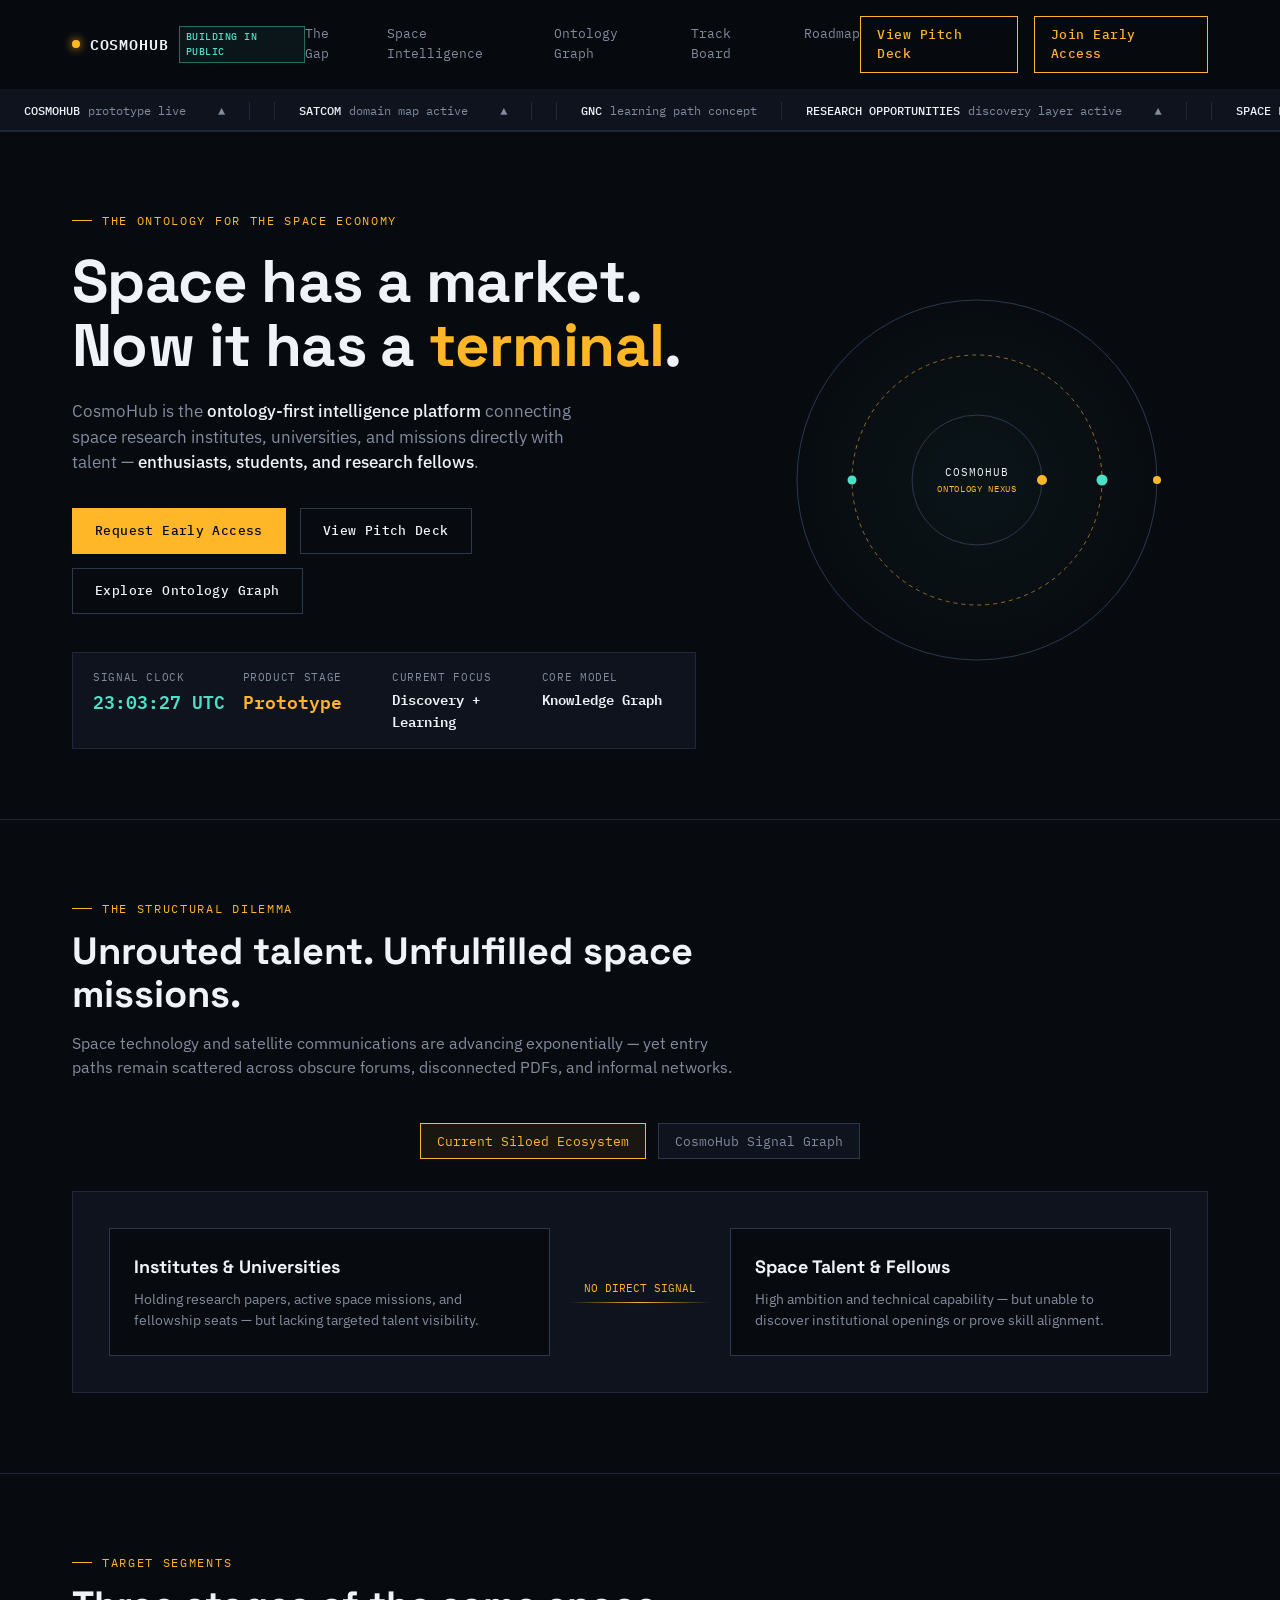
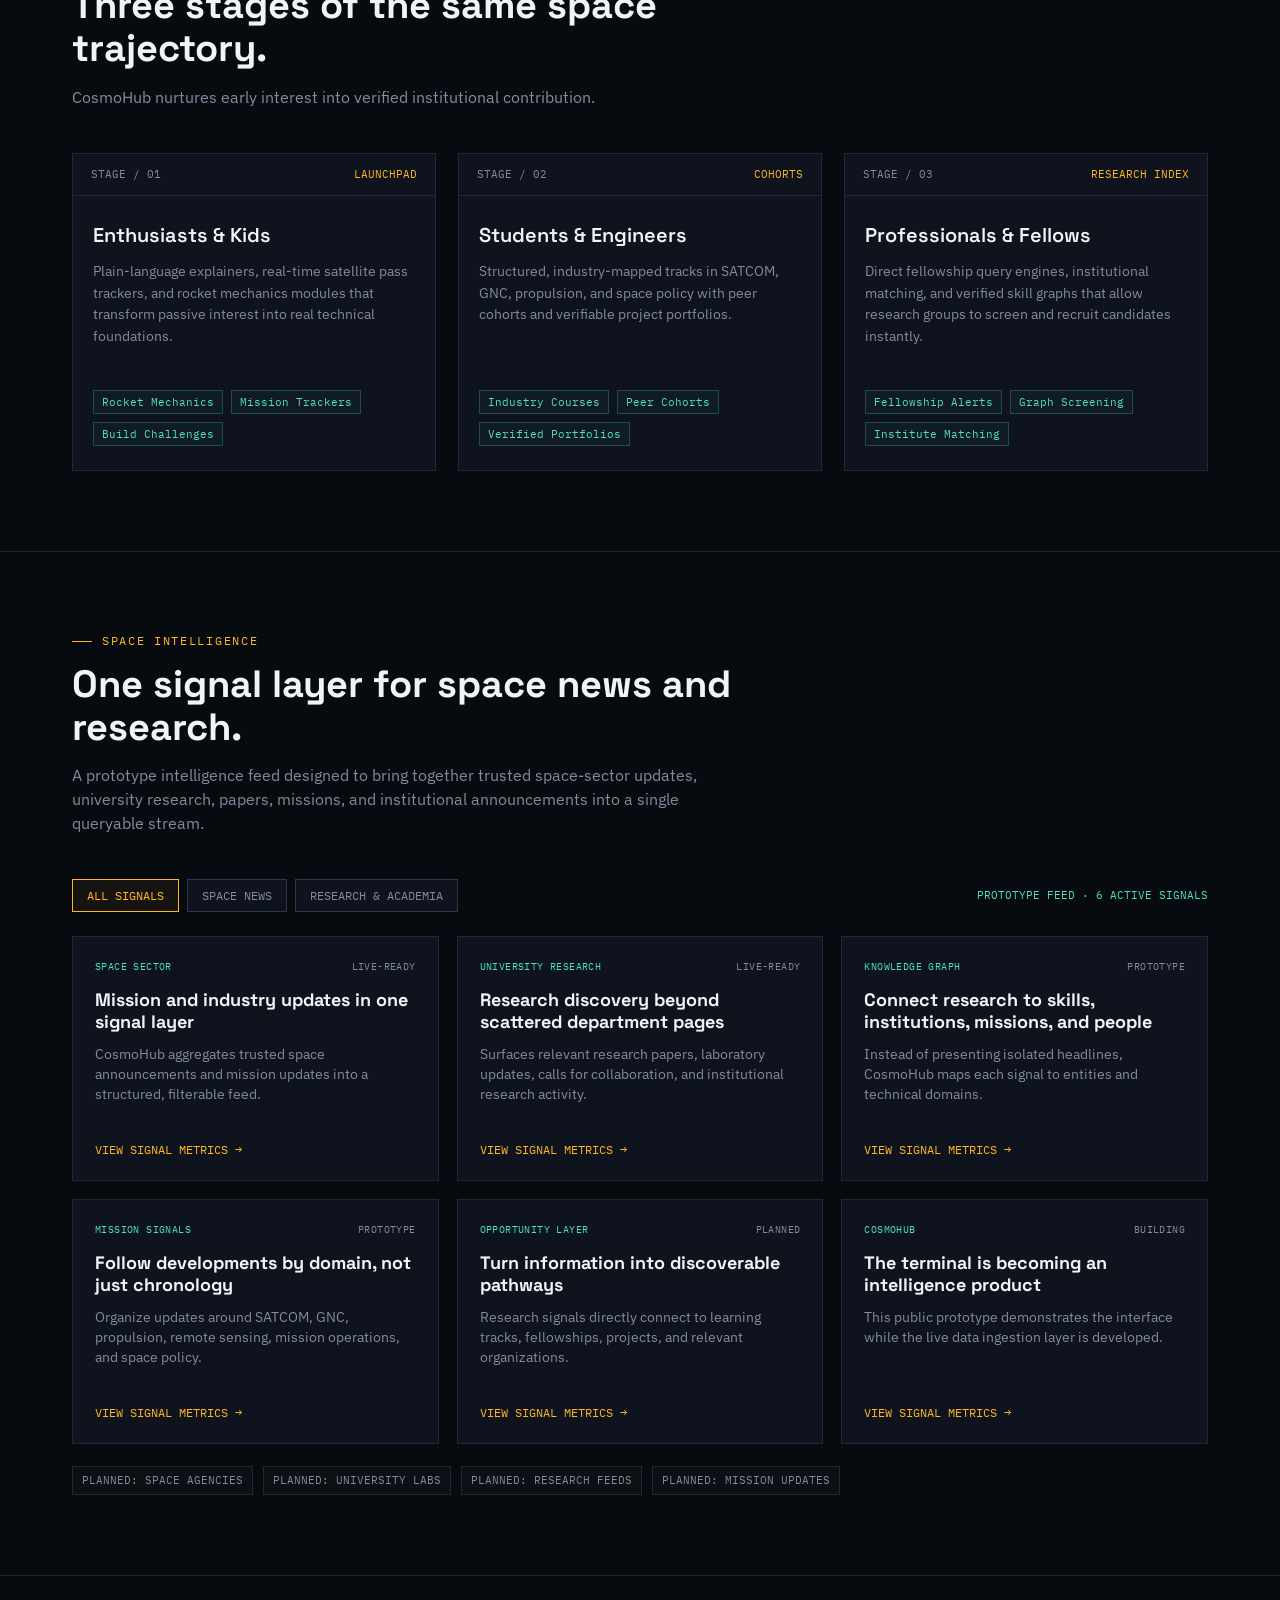
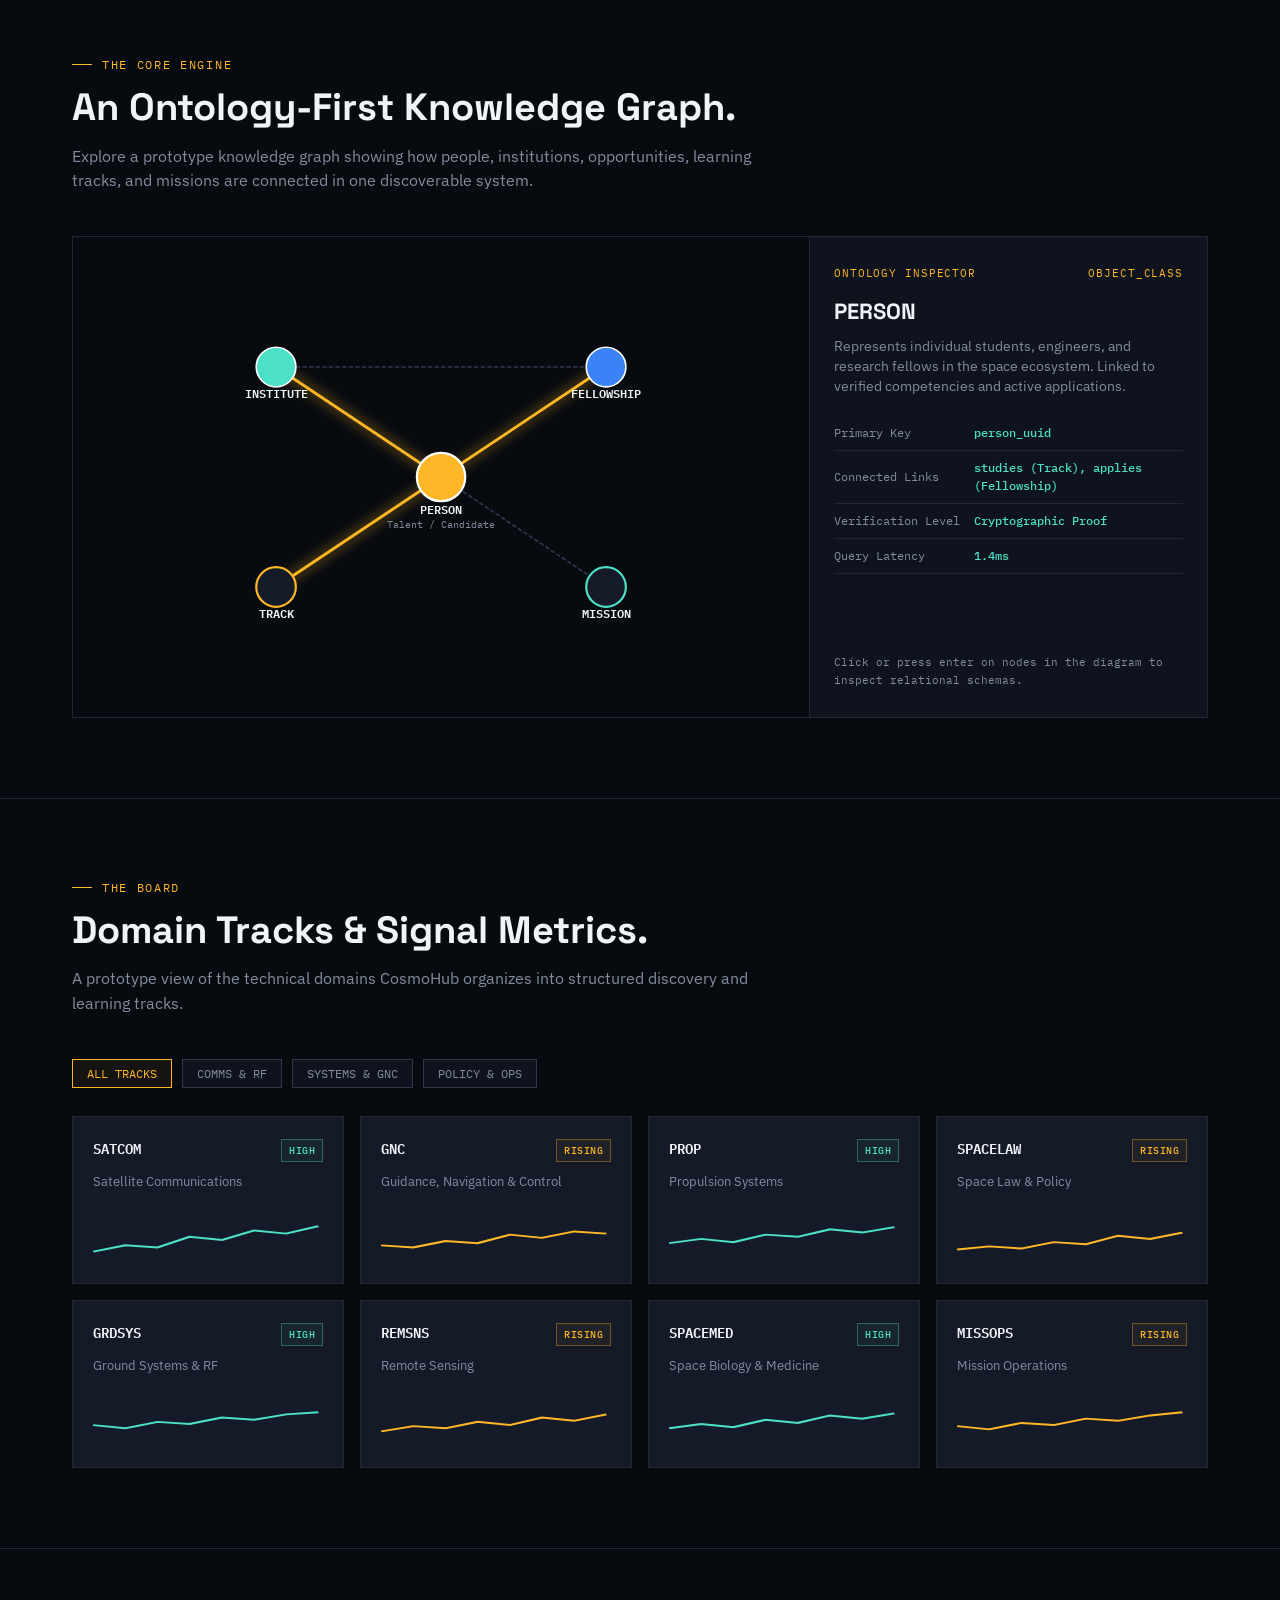
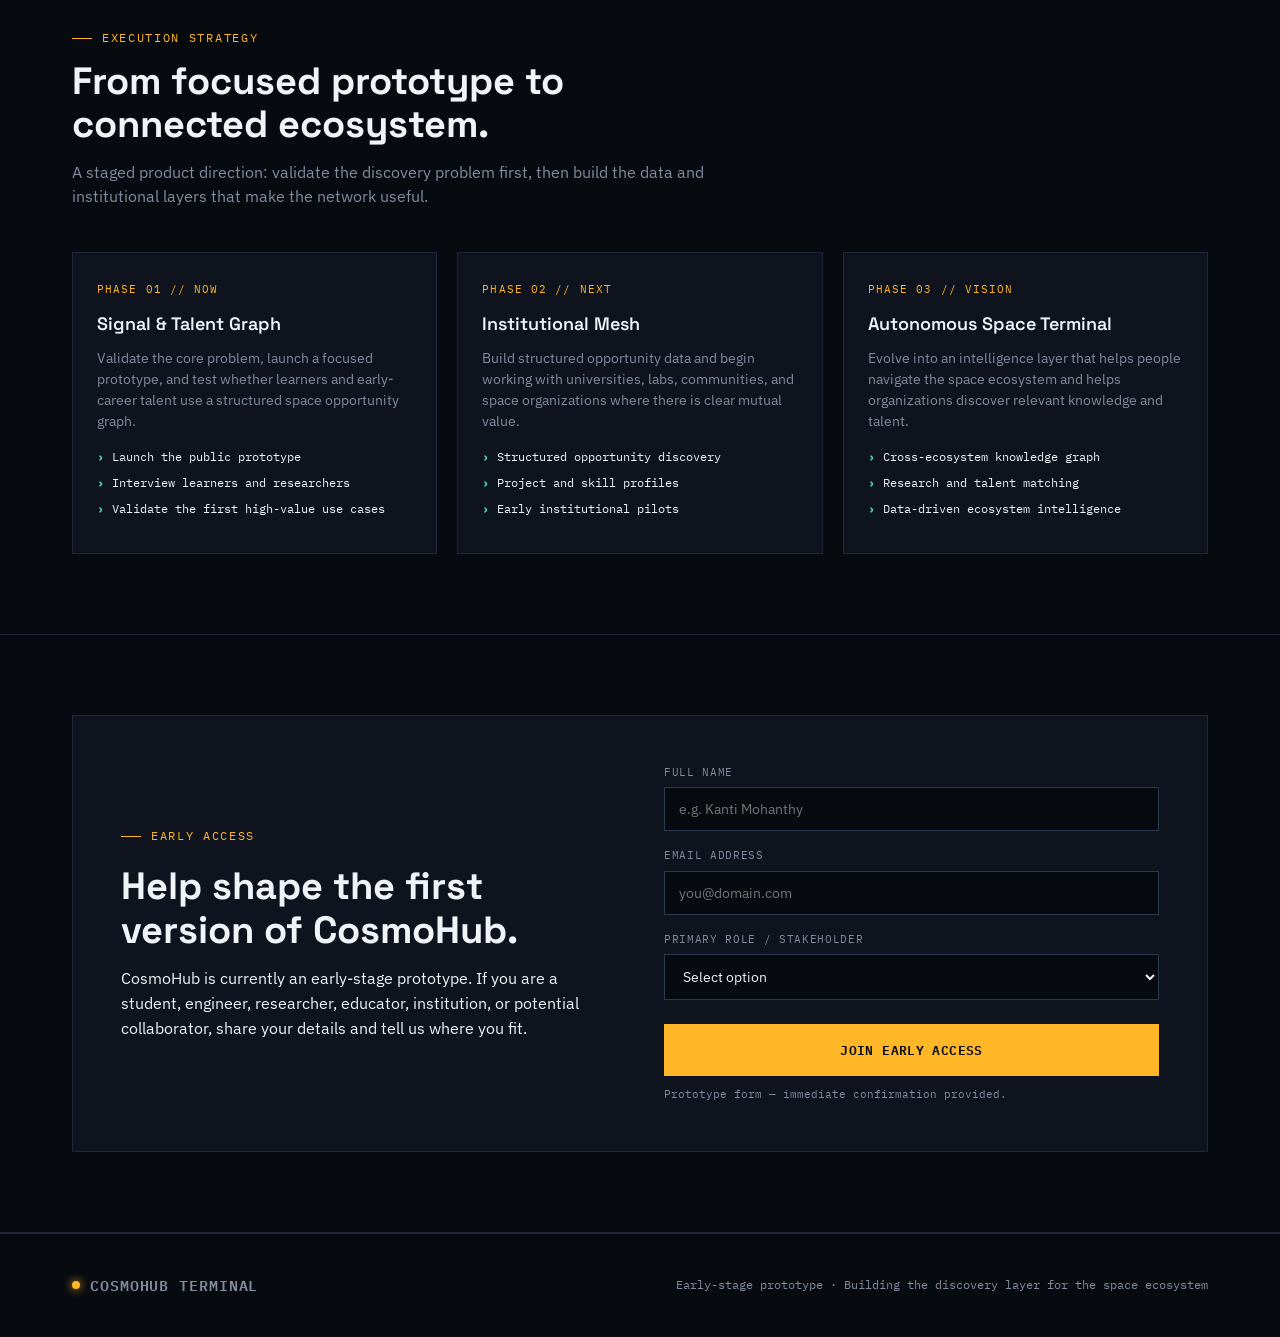
==== commit c7357018: "Add 'View Pitch Deck' links to navigation and hero section" ====
--- a/index.html
+++ b/index.html
@@ -438,6 +438,7 @@
       <a href="#roadmap">Roadmap</a>
     </div>
     <div class="nav-right">
+      <a class="nav-cta" href="Pitch.html" aria-label="View the CosmoHub pitch deck">View Pitch Deck</a>
       <a class="nav-cta" href="#access">Join Early Access</a>
       <button class="mobile-menu-toggle" id="mobileMenuToggle" aria-expanded="false" aria-controls="mobileDrawer" aria-label="Toggle navigation menu">MENU ☰</button>
     </div>
@@ -448,6 +449,7 @@
     <a href="#ontology">Ontology Graph</a>
     <a href="#board">Track Board</a>
     <a href="#roadmap">Roadmap</a>
+    <a href="Pitch.html" style="color:var(--cyan);">View Pitch Deck</a>
     <a href="#access" style="color:var(--amber);">Join Early Access</a>
   </div>
   <div class="ticker-bar" role="region" aria-label="Live signals ticker">
@@ -467,6 +469,7 @@
         </p>
         <div class="hero-ctas">
           <a class="btn-primary" href="#access">Request Early Access</a>
+          <a class="btn-ghost" href="Pitch.html">View Pitch Deck</a>
           <a class="btn-ghost" href="#ontology">Explore Ontology Graph</a>
         </div>
         <div class="metrics-strip">
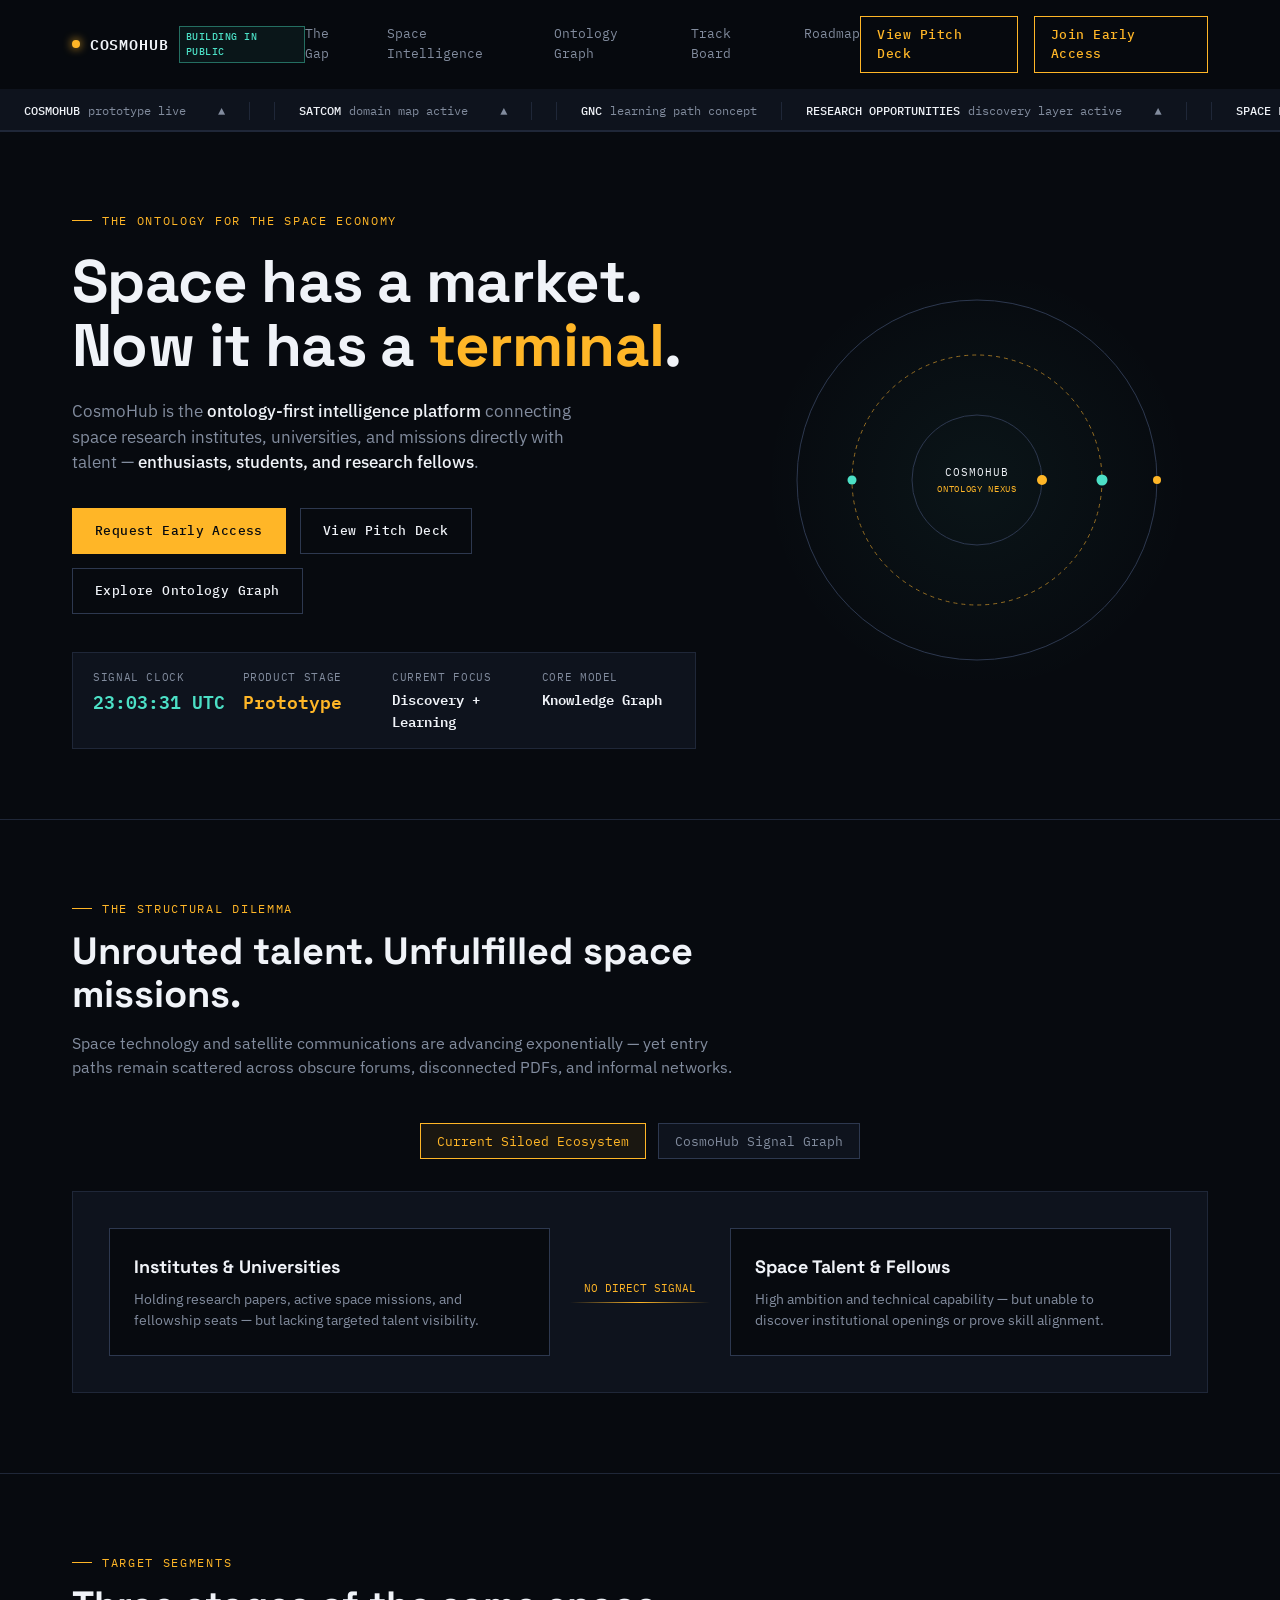
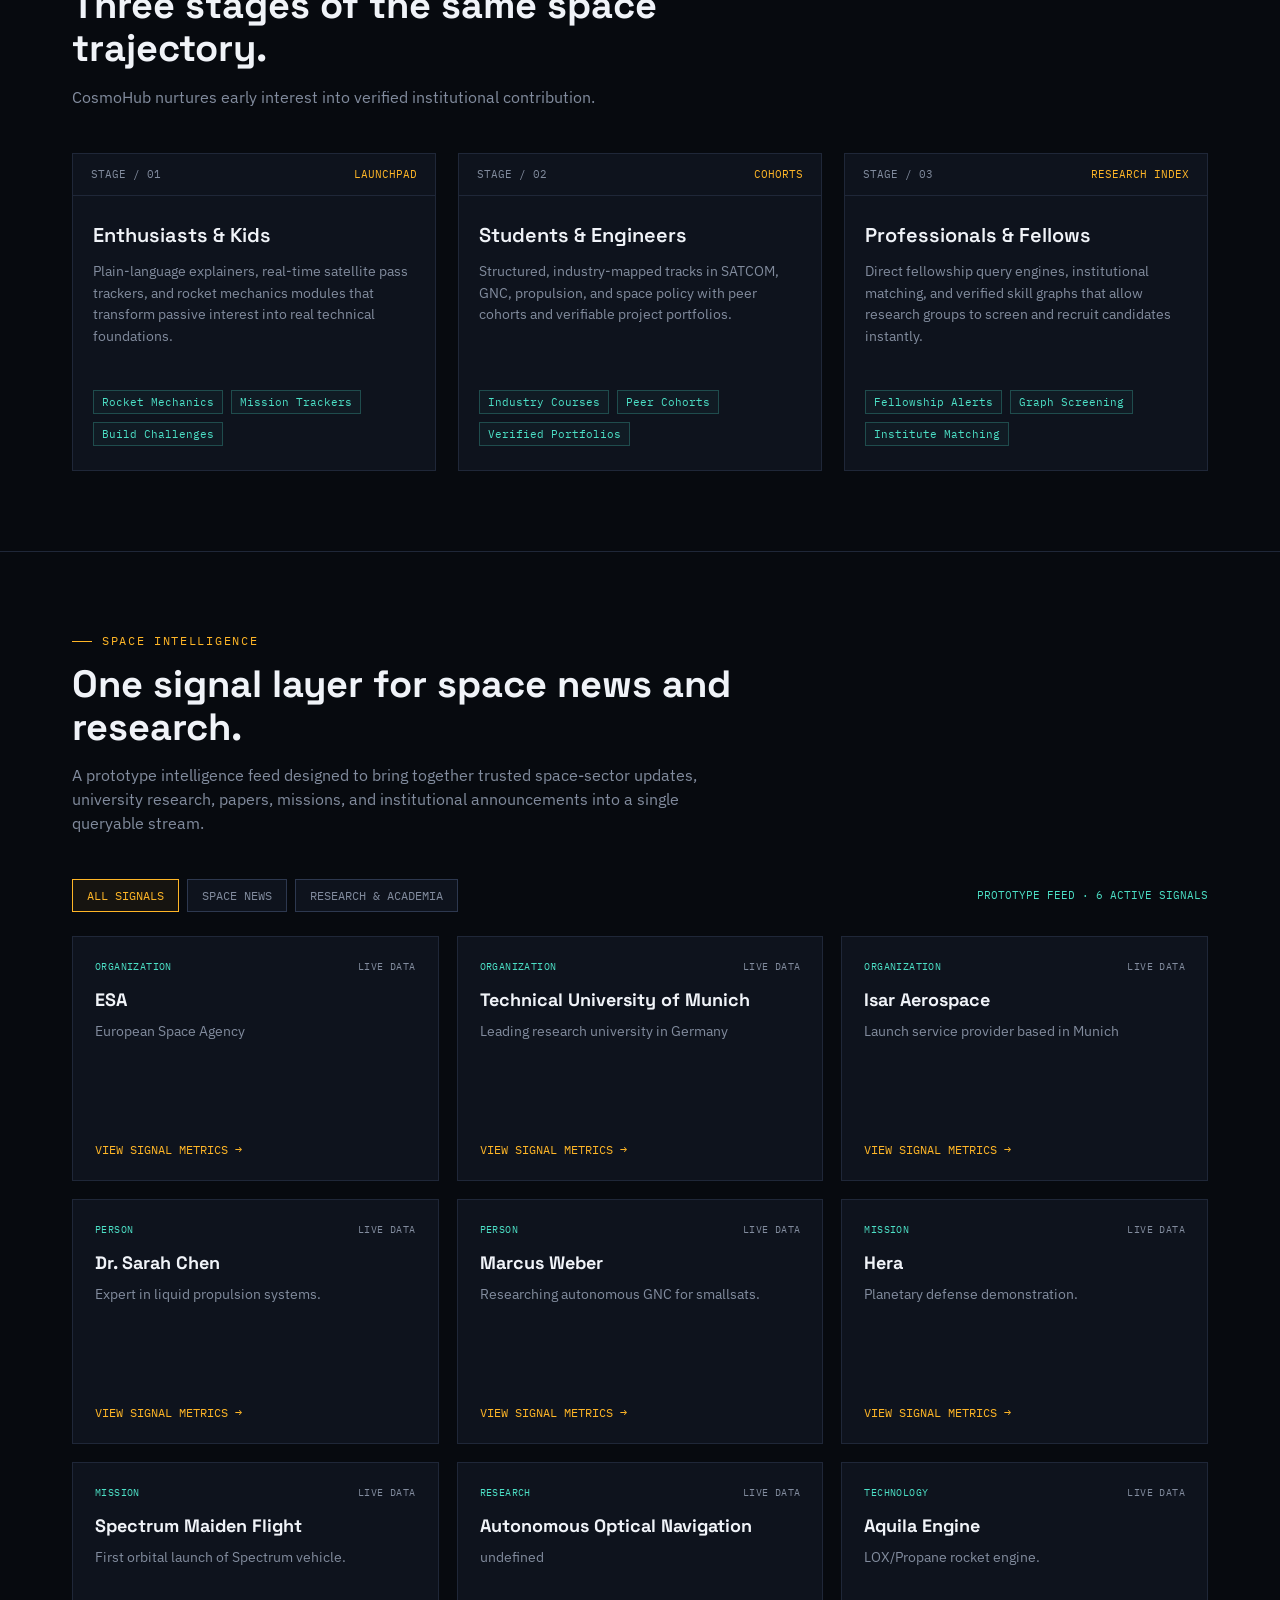
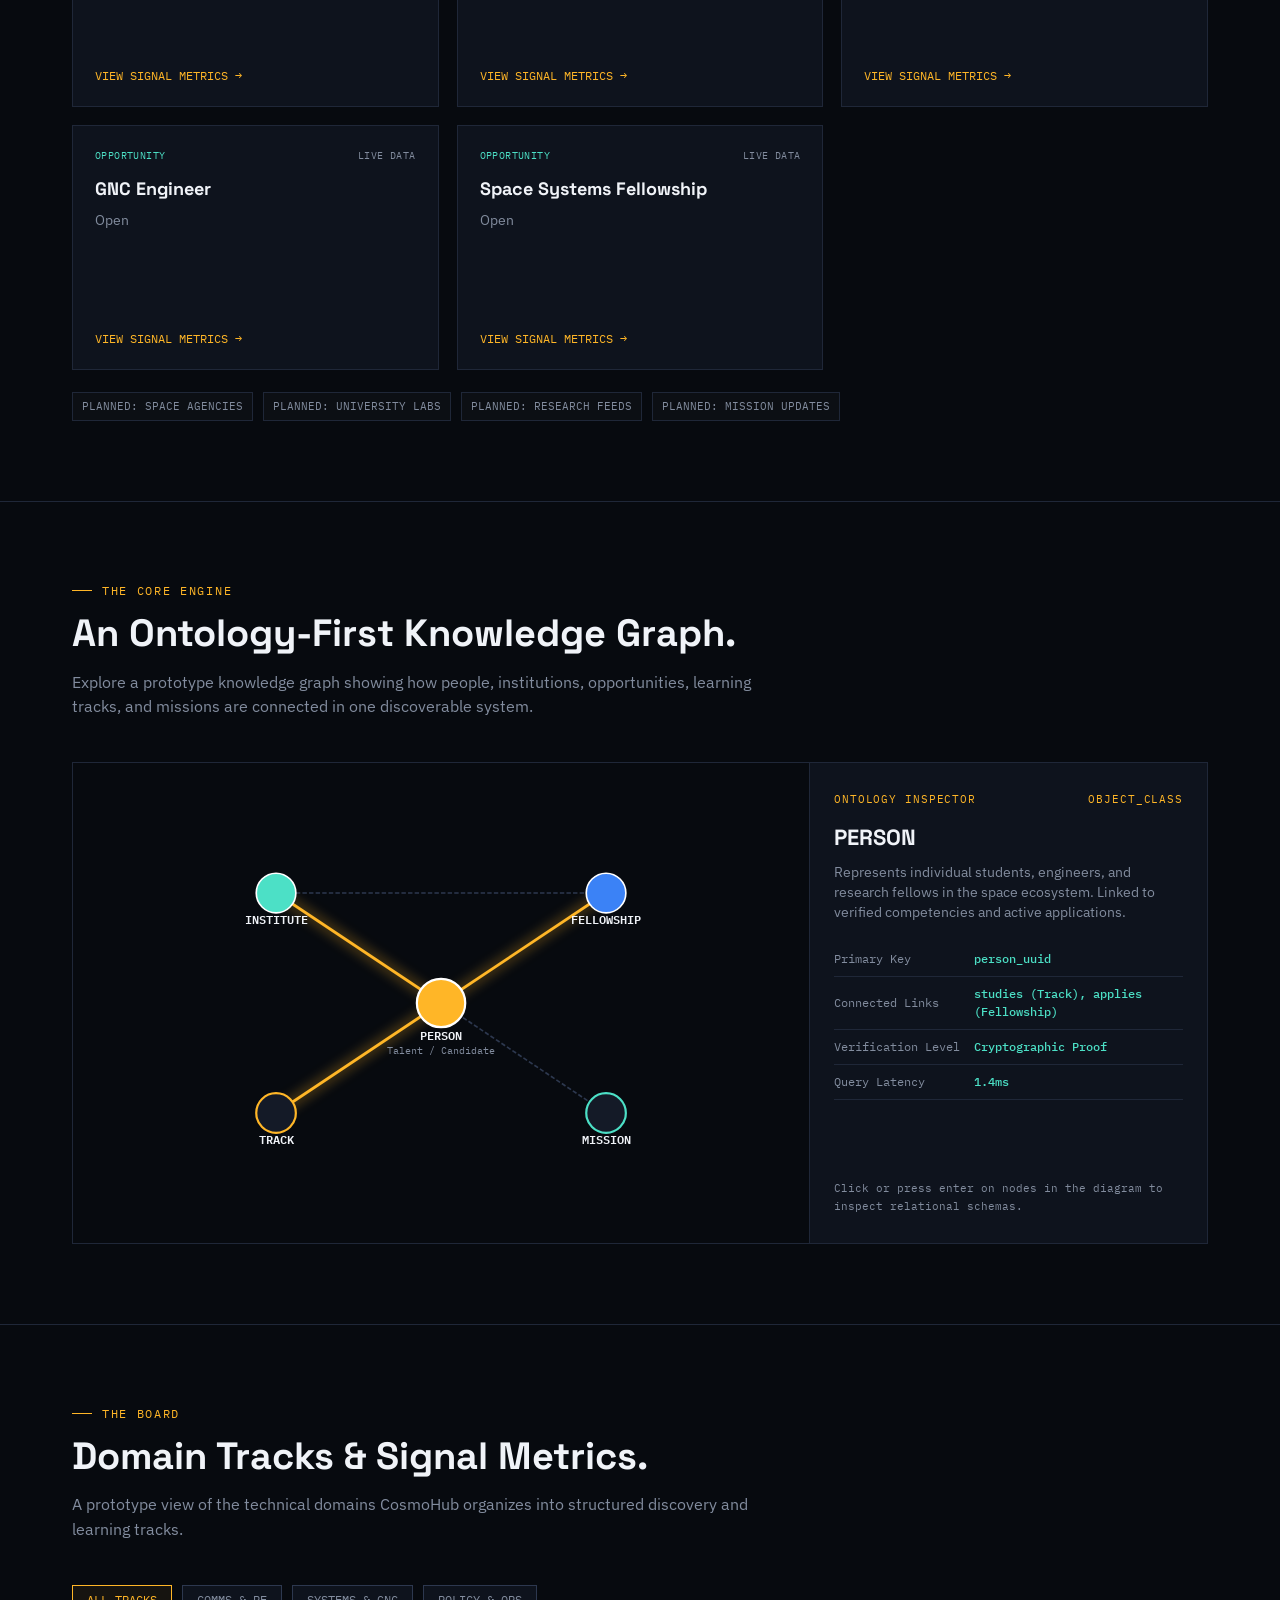
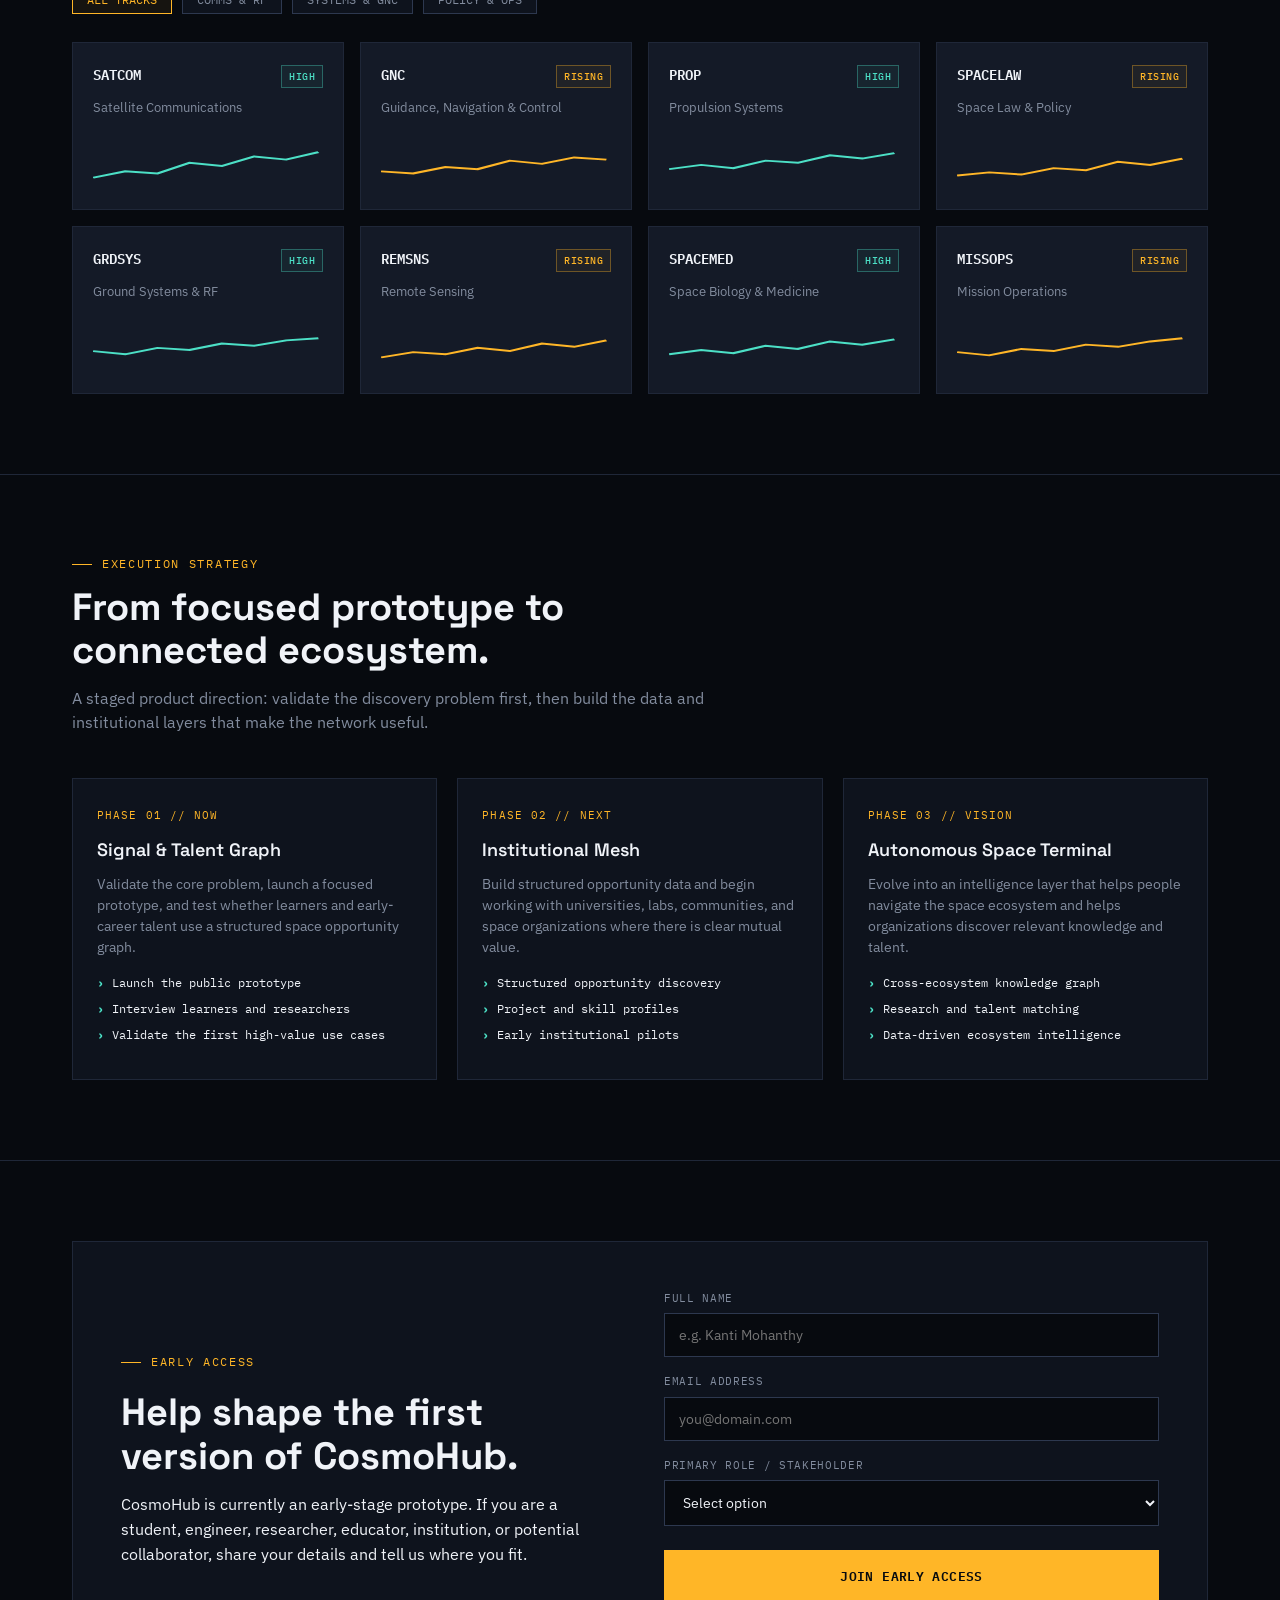
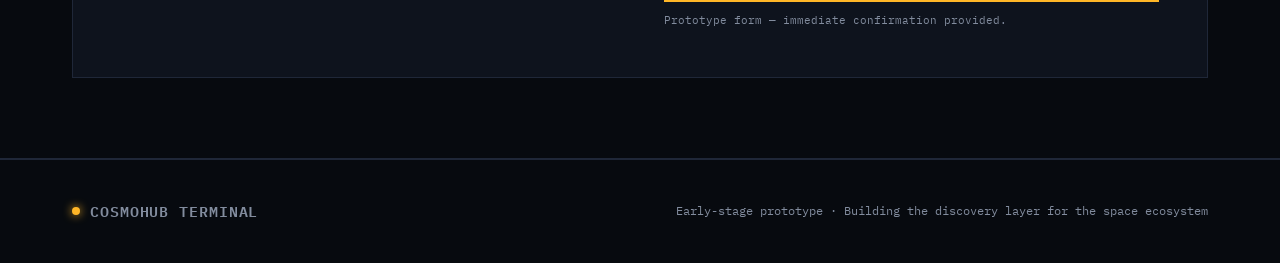
==== commit c0cf814f: "feat: implement ontology-first intelligence layer - Created local JSON dataset (data/ecosystem.js) r" ====
--- a/index.html
+++ b/index.html
@@ -56,18 +56,18 @@
   button, input, select{font-family:inherit;}
   .wrap{max-width:1200px; margin:0 auto; padding:0 32px;}
 
-  /* Accessibility & Focus Visibility */
+  /*Accessibility & Focus Visibility */
   a:focus-visible, button:focus-visible, input:focus-visible, select:focus-visible{
     outline:2px solid var(--cyan); outline-offset:3px;
   }
 
-  /* No-JS Notice */
+  /*No-JS Notice */
   .noscript-banner{
     background:var(--amber); color:#070a0f; font-family:var(--mono); font-size:12px;
     font-weight:600; text-align:center; padding:10px 16px;
   }
 
-  /* Topbar Navigation */
+  /*Topbar Navigation */
   .topbar{
     position:sticky; top:0; z-index:100;
     background:rgba(7,10,15,0.94);
@@ -98,7 +98,7 @@
   }
   .nav-cta:hover{background:var(--amber); color:#070a0f;}
 
-  /* Mobile menu drawer */
+  /*Mobile menu drawer */
   .mobile-menu-toggle{
     display:none; background:none; border:1px solid var(--border-light);
     color:var(--text); padding:6px 12px; font-family:var(--mono); font-size:12px; cursor:pointer;
@@ -114,7 +114,7 @@
     .mobile-menu-toggle{display:block;}
   }
 
-  /* Ticker Bar */
+  /*Ticker Bar */
   .ticker-bar{
     background:var(--panel);
     border-bottom:1px solid var(--border);
@@ -134,7 +134,7 @@
     100%{transform:translateX(-50%);}
   }
 
-  /* Hero Section */
+  /*Hero Section */
   .hero{
     position:relative; padding:80px 0 70px;
     border-bottom:1px solid var(--border); overflow:hidden;
@@ -182,7 +182,7 @@
   .met-val.amber{color:var(--amber);}
   .met-val.cyan{color:var(--cyan);}
 
-  /* Orbital Visualizer */
+  /*Orbital Visualizer */
   .orbit-wrap{
     position:relative; height:400px; display:flex; align-items:center; justify-content:center;
     background:radial-gradient(circle at center, rgba(76,224,198,0.05) 0%, transparent 70%);
@@ -202,7 +202,7 @@
   .orbit-center-label{font-family:var(--mono); font-size:11px; fill:var(--text); letter-spacing:0.1em;}
   .orbit-sub-label{font-family:var(--mono); font-size:8.5px; fill:var(--amber); letter-spacing:0.08em;}
 
-  /* Section Commons */
+  /*Section Commons */
   .section{padding:80px 0; border-bottom:1px solid var(--border);}
   .section-head{margin-bottom:44px; max-width:680px;}
   .section-head .eyebrow{margin-bottom:12px;}
@@ -212,7 +212,7 @@
   }
   .section-head p{color:var(--muted); font-size:15.5px;}
 
-  /* Gap Section */
+  /*Gap Section */
   .gap-toggle-bar{display:flex; justify-content:center; gap:12px; margin-bottom:32px; font-family:var(--mono); font-size:12px;}
   .gap-btn{padding:8px 16px; border:1px solid var(--border-light); background:var(--panel); color:var(--muted); cursor:pointer; transition:all .2s;}
   .gap-btn.active{border-color:var(--amber); color:var(--amber); background:rgba(255,182,39,0.08);}
@@ -234,7 +234,7 @@
   }
   .gap-line{width:100%; height:1px; background:linear-gradient(90deg,transparent,var(--amber),transparent);}
 
-  /* Audiences Section */
+  /*Audiences Section */
   .grid-3{display:grid; grid-template-columns:repeat(3,1fr); gap:22px;}
   @media (max-width:900px){.grid-3{grid-template-columns:1fr;}}
   .card-term{
@@ -259,7 +259,7 @@
     padding:3px 8px;
   }
 
-  /* Space Intelligence Section */
+  /*Space Intelligence Section */
   .intel-toolbar{display:flex; justify-content:space-between; gap:16px; align-items:center; flex-wrap:wrap; margin-bottom:24px;}
   .intel-tabs{display:flex; gap:8px; flex-wrap:wrap;}
   .intel-tab{font-family:var(--mono); font-size:11.5px; padding:8px 14px; border:1px solid var(--border-light); background:var(--panel); color:var(--muted); cursor:pointer; transition:all .2s;}
@@ -283,7 +283,7 @@
   .source-strip{display:flex; gap:10px; flex-wrap:wrap; margin-top:22px;}
   .source-pill{font-family:var(--mono); font-size:10.5px; color:var(--muted); border:1px solid var(--border); padding:5px 9px; background:rgba(255,255,255,0.02);}
 
-  /* Interactive Ontology Graph Visualizer */
+  /*Interactive Ontology Graph Visualizer */
   .ontology-container{
     background:var(--panel); border:1px solid var(--border);
     display:grid; grid-template-columns:1.3fr 0.7fr; gap:0; min-height:480px; overflow:hidden;
@@ -314,7 +314,7 @@
   .inspector-prop-table td.key{color:var(--muted); width:40%;}
   .inspector-prop-table td.val{color:var(--cyan); font-weight:500;}
 
-  /* Board Tracks */
+  /*Board Tracks */
   .board-filter{display:flex; gap:10px; margin-bottom:28px; flex-wrap:wrap;}
   .filter-chip{
     font-family:var(--mono); font-size:11.5px; padding:6px 14px; border:1px solid var(--border-light);
@@ -343,7 +343,7 @@
   .idx-spark{width:100%; height:32px;}
   .idx-spark path{fill:none; stroke-width:1.8;}
 
-  /* Roadmap */
+  /*Roadmap */
   .roadmap-grid{display:grid; grid-template-columns:repeat(3,1fr); gap:20px;}
   @media (max-width:840px){.roadmap-grid{grid-template-columns:1fr;}}
   .phase-card{background:var(--panel); border:1px solid var(--border); padding:28px 24px;}
@@ -354,7 +354,7 @@
   .phase-ul li{margin-bottom:8px; display:flex; align-items:center; gap:8px;}
   .phase-ul li::before{content:'›'; color:var(--cyan); font-weight:bold;}
 
-  /* Access Form */
+  /*Access Form */
   .cta-panel{
     background:var(--panel); border:1px solid var(--border); padding:48px;
     display:grid; grid-template-columns:1fr 1fr; gap:48px; align-items:center;
@@ -382,7 +382,7 @@
     border:1px solid rgba(76,224,198,0.4); background:rgba(76,224,198,0.06); padding:14px; margin-top:14px;
   }
 
-  /* Modal Backdrop & Box */
+  /*Modal Backdrop & Box */
   .modal-backdrop{
     position:fixed; top:0; left:0; width:100%; height:100%; background:rgba(0,0,0,0.85);
     backdrop-filter:blur(8px); z-index:200; display:none; align-items:center; justify-content:center; padding:20px;
@@ -397,7 +397,7 @@
   }
   .modal-close:hover{color:var(--text);}
 
-  /* Prefers Reduced Motion A11y */
+  /*Prefers Reduced Motion A11y */
   @media (prefers-reduced-motion: reduce){
     *, ::before, ::after {
       animation-duration: 0.01ms !important;
@@ -408,12 +408,13 @@
     .ticker-track, .orbit-group { animation: none !important; }
   }
 
-  /* Footer */
+  /*Footer */
   footer{padding:40px 0; border-top:1px solid var(--border);}
   .foot-row{display:flex; justify-content:space-between; align-items:center; flex-wrap:wrap; gap:20px;}
   .foot-row .logo{color:var(--muted);}
   .foot-meta{font-family:var(--mono); font-size:12px; color:var(--muted);}
 </style>
+<script src="data/ecosystem.js"></script>
 </head>
 <body>
 
@@ -822,6 +823,7 @@
       <div style="color:var(--amber); margin-bottom:6px;">SIGNAL METRICS</div>
       <div>Prototype Track Status: <span style="color:var(--cyan);" id="modalParam1">Exploration</span></div>
       <div>Planned Content: <span style="color:var(--cyan);" id="modalParam2">Curriculum + opportunities + projects</span></div>
+      <div id="modalRelationships" style="margin-top: 10px; display: none;"></div>
     </div>
     <button class="btn-primary" style="width:100%;" id="modalConfirmBtn">CLOSE PREVIEW</button>
   </div>
@@ -940,14 +942,14 @@
   }
 
   // Space Intelligence Prototype Feed
-  const sampleIntelligence = [
-    {type:'news',source:'SPACE SECTOR',date:'LIVE-READY',title:'Mission and industry updates in one signal layer',summary:'CosmoHub aggregates trusted space announcements and mission updates into a structured, filterable feed.'},
-    {type:'research',source:'UNIVERSITY RESEARCH',date:'LIVE-READY',title:'Research discovery beyond scattered department pages',summary:'Surfaces relevant research papers, laboratory updates, calls for collaboration, and institutional research activity.'},
-    {type:'research',source:'KNOWLEDGE GRAPH',date:'PROTOTYPE',title:'Connect research to skills, institutions, missions, and people',summary:'Instead of presenting isolated headlines, CosmoHub maps each signal to entities and technical domains.'},
-    {type:'news',source:'MISSION SIGNALS',date:'PROTOTYPE',title:'Follow developments by domain, not just chronology',summary:'Organize updates around SATCOM, GNC, propulsion, remote sensing, mission operations, and space policy.'},
-    {type:'research',source:'OPPORTUNITY LAYER',date:'PLANNED',title:'Turn information into discoverable pathways',summary:'Research signals directly connect to learning tracks, fellowships, projects, and relevant organizations.'},
-    {type:'news',source:'COSMOHUB',date:'BUILDING',title:'The terminal is becoming an intelligence product',summary:'This public prototype demonstrates the interface while the live data ingestion layer is developed.'}
-  ];
+  const sampleIntelligence = ecosystemData.entities.map(e => ({
+    type: e.type === "Research" ? "research" : "news",
+    source: e.type.toUpperCase(),
+    date: "LIVE DATA",
+    title: e.name || e.title,
+    summary: e.description || e.bio || e.objective || e.status,
+    originalEntity: e
+  }));
 
   function renderIntelligence(filter = 'all'){
     const grid = document.getElementById('intelGrid');
@@ -971,7 +973,7 @@
       card.addEventListener('click', () => {
         const item = items[card.dataset.idx];
         if(item){
-          openModal(item.source, item.title, item.summary, item.type.toUpperCase(), item.date);
+          openModal(item.source, item.title, item.summary, item.type.toUpperCase(), item.date, item.originalEntity);
         }
       });
       card.addEventListener('keydown', (e) => {
@@ -1016,13 +1018,36 @@
   // Modal Open/Close & Focus Management
   let previousActiveElement = null;
 
-  function openModal(code, title, desc, p1 = 'Active', p2 = 'Curriculum & Research'){
+  function openModal(code, title, desc, p1 = 'Active', p2 = 'Curriculum & Research', entity = null){
     previousActiveElement = document.activeElement;
     document.getElementById('modalCode').textContent = code;
     document.getElementById('modalTitle').textContent = title;
     document.getElementById('modalDesc').textContent = desc;
     document.getElementById('modalParam1').textContent = p1;
     document.getElementById('modalParam2').textContent = p2;
+
+    const relsDiv = document.getElementById('modalRelationships');
+    if (entity && typeof ecosystemData !== 'undefined') {
+      const rels = ecosystemData.relationships.filter(r => r.source === entity.id || r.target === entity.id);
+      if (rels.length > 0) {
+        let html = '<div style="color:var(--amber); margin-bottom:6px; margin-top:12px;">RELATIONSHIPS</div>';
+        rels.forEach(r => {
+          const otherId = r.source === entity.id ? r.target : r.source;
+          const otherEnt = ecosystemData.entities.find(e => e.id === otherId);
+          if (otherEnt) {
+            const name = otherEnt.name || otherEnt.title;
+            html += `<div>${r.type}: <span style="color:var(--cyan);">${name} (${otherEnt.type})</span></div>`;
+          }
+        });
+        relsDiv.innerHTML = html;
+        relsDiv.style.display = 'block';
+      } else {
+        if (relsDiv) relsDiv.style.display = 'none';
+      }
+    } else {
+      if (relsDiv) relsDiv.style.display = 'none';
+    }
+
     const modal = document.getElementById('trackModal');
     modal.style.display = 'flex';
     document.getElementById('modalConfirmBtn').focus();
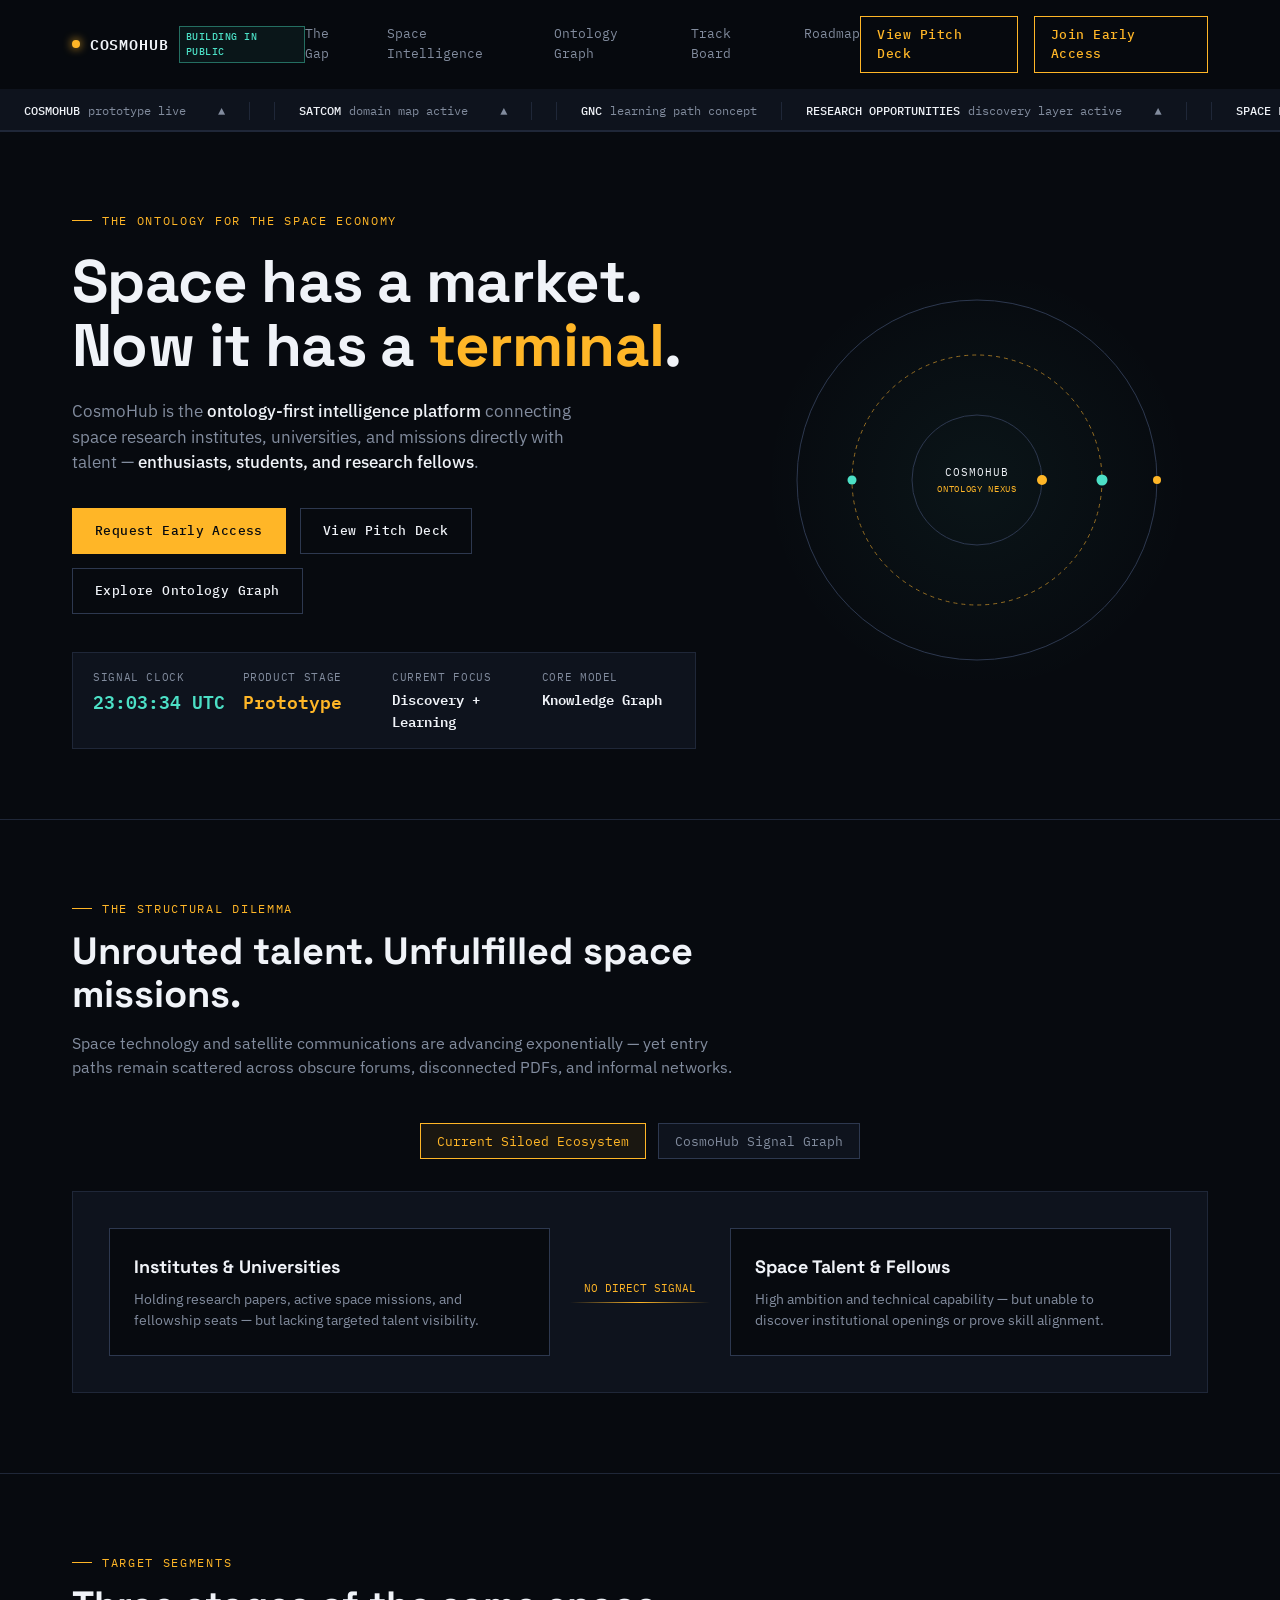
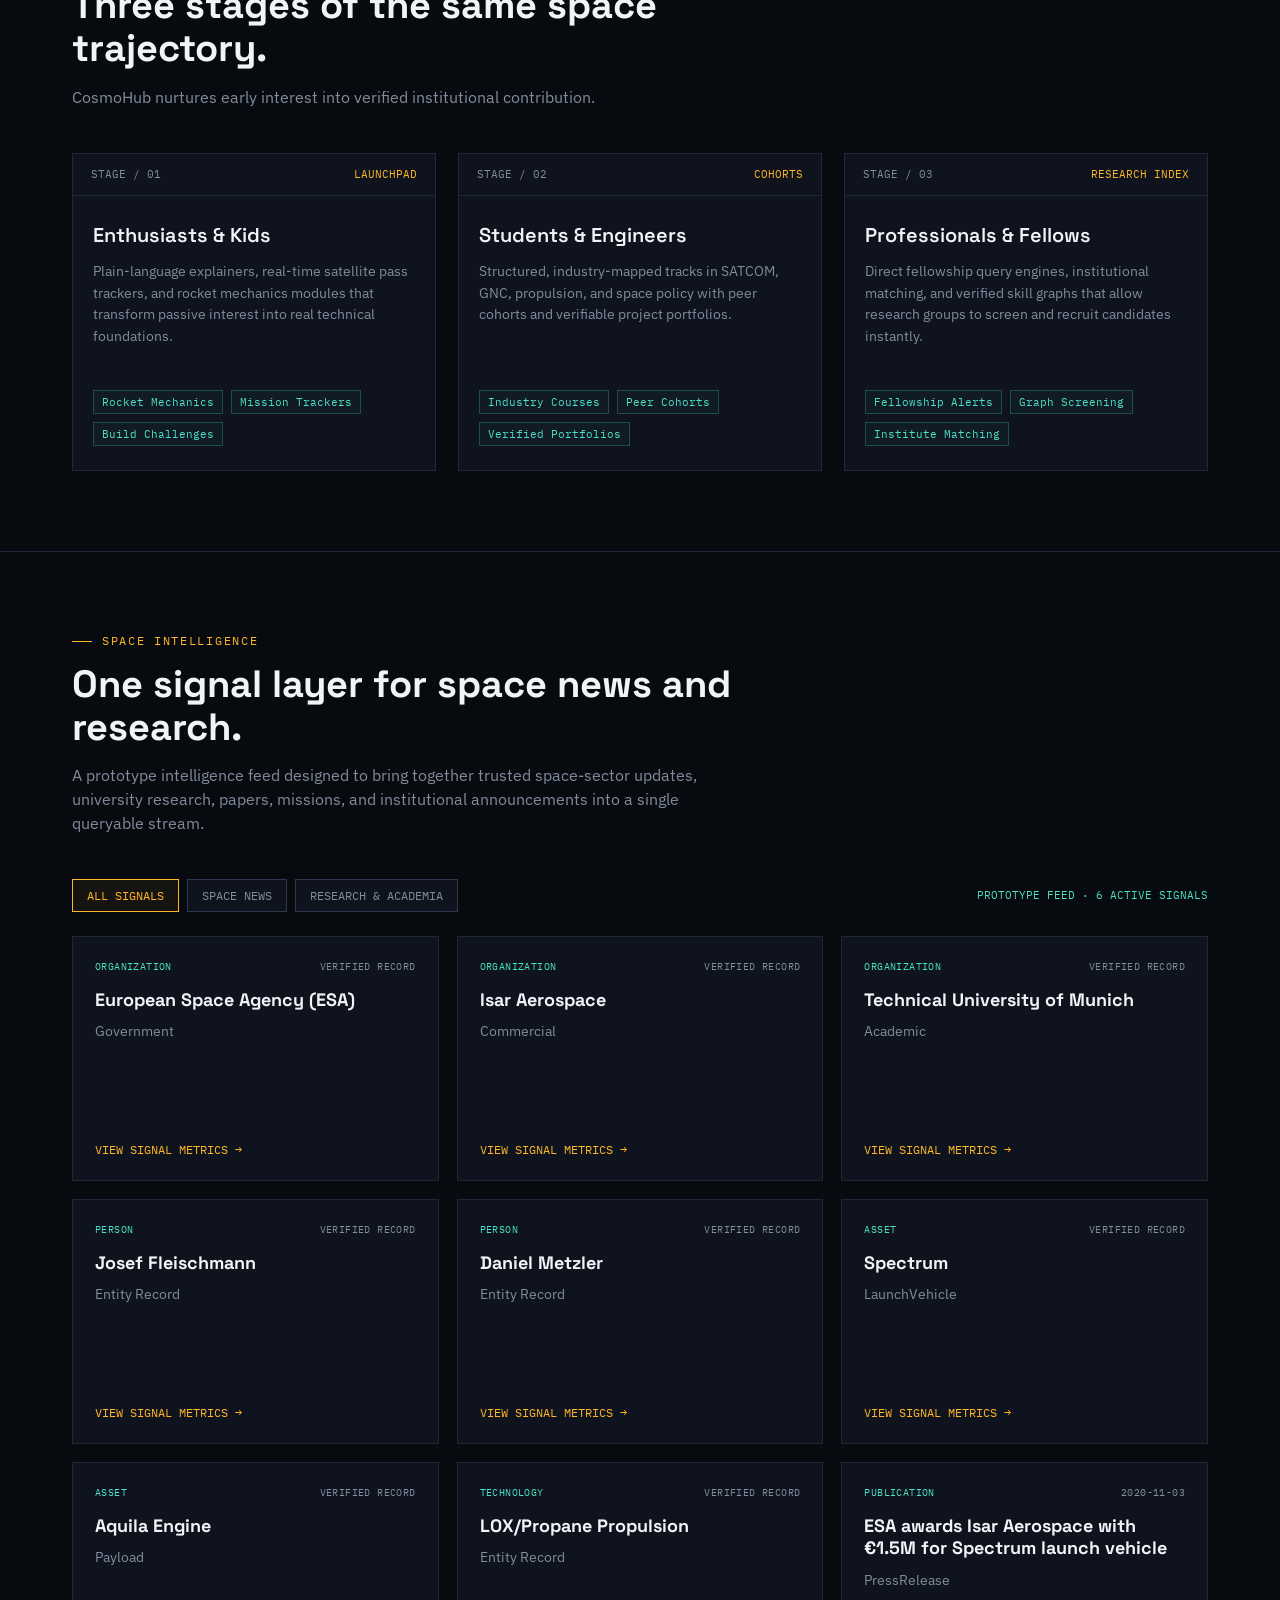
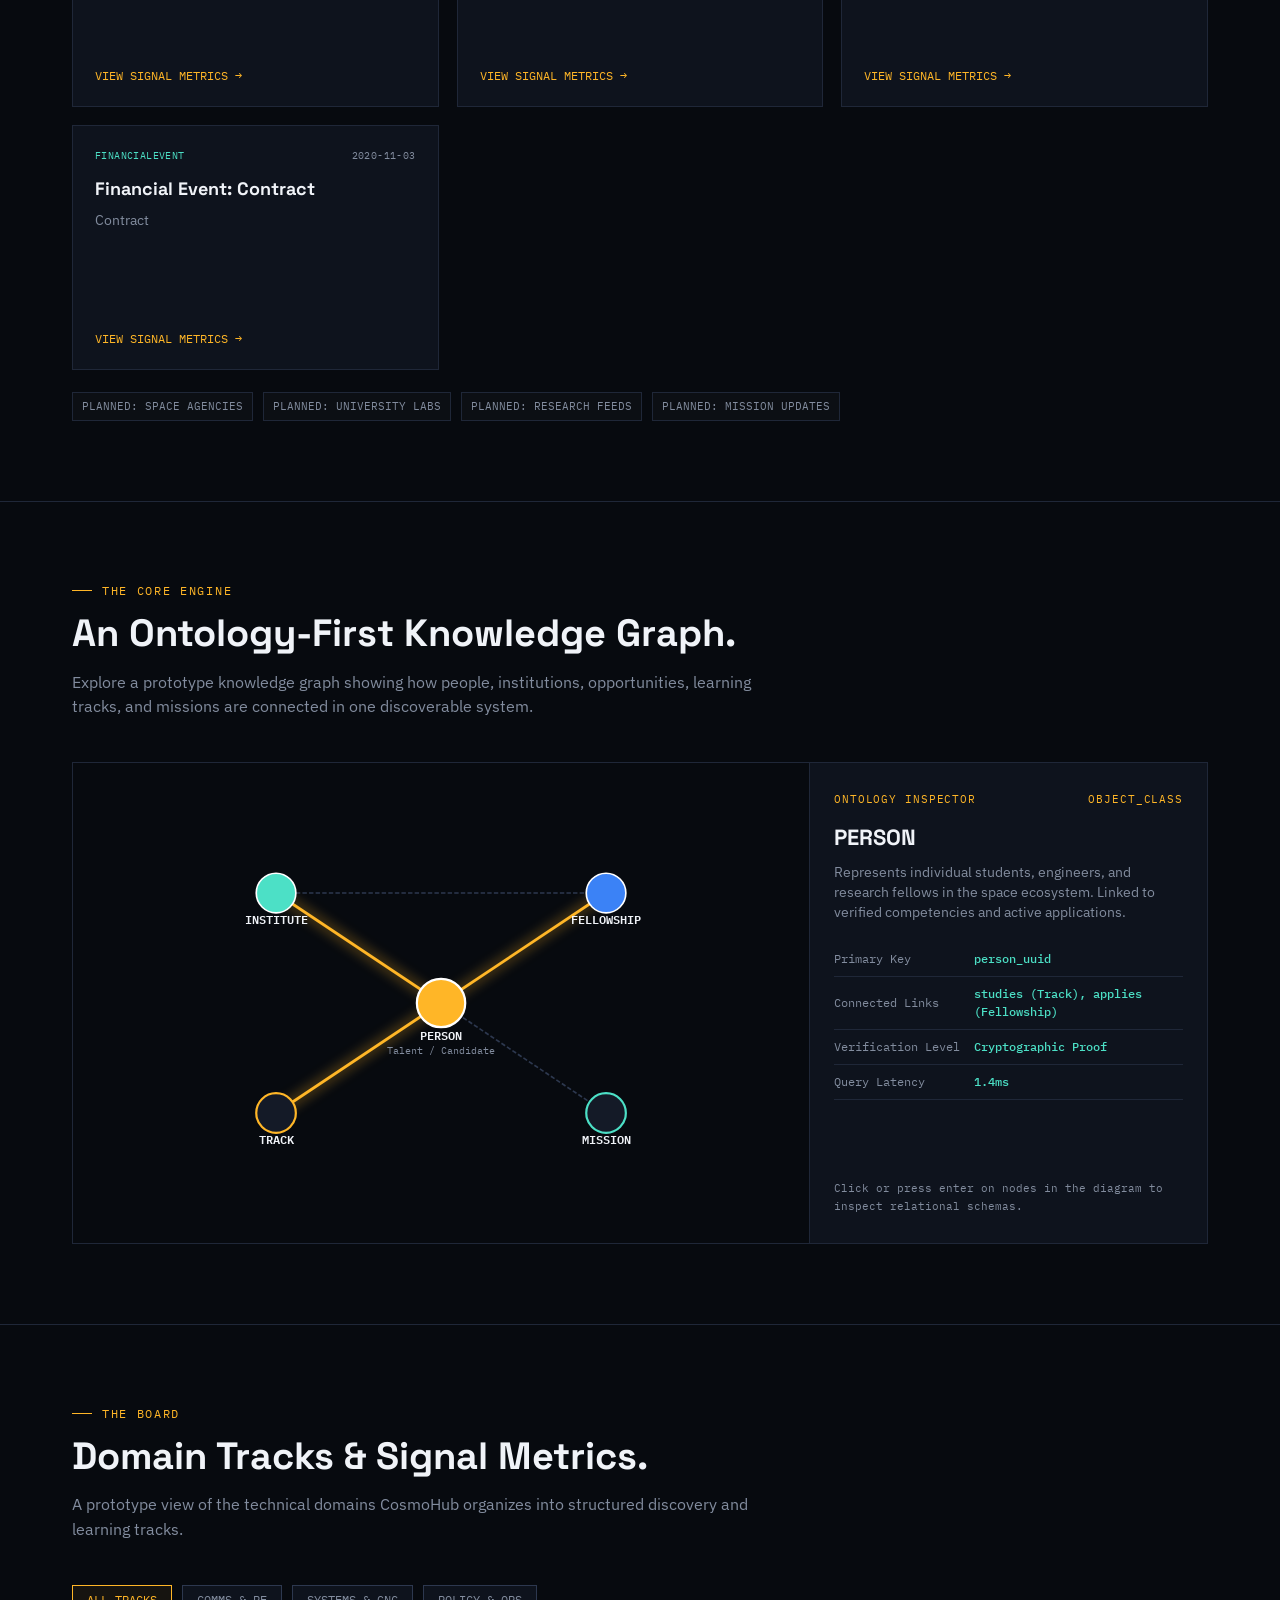
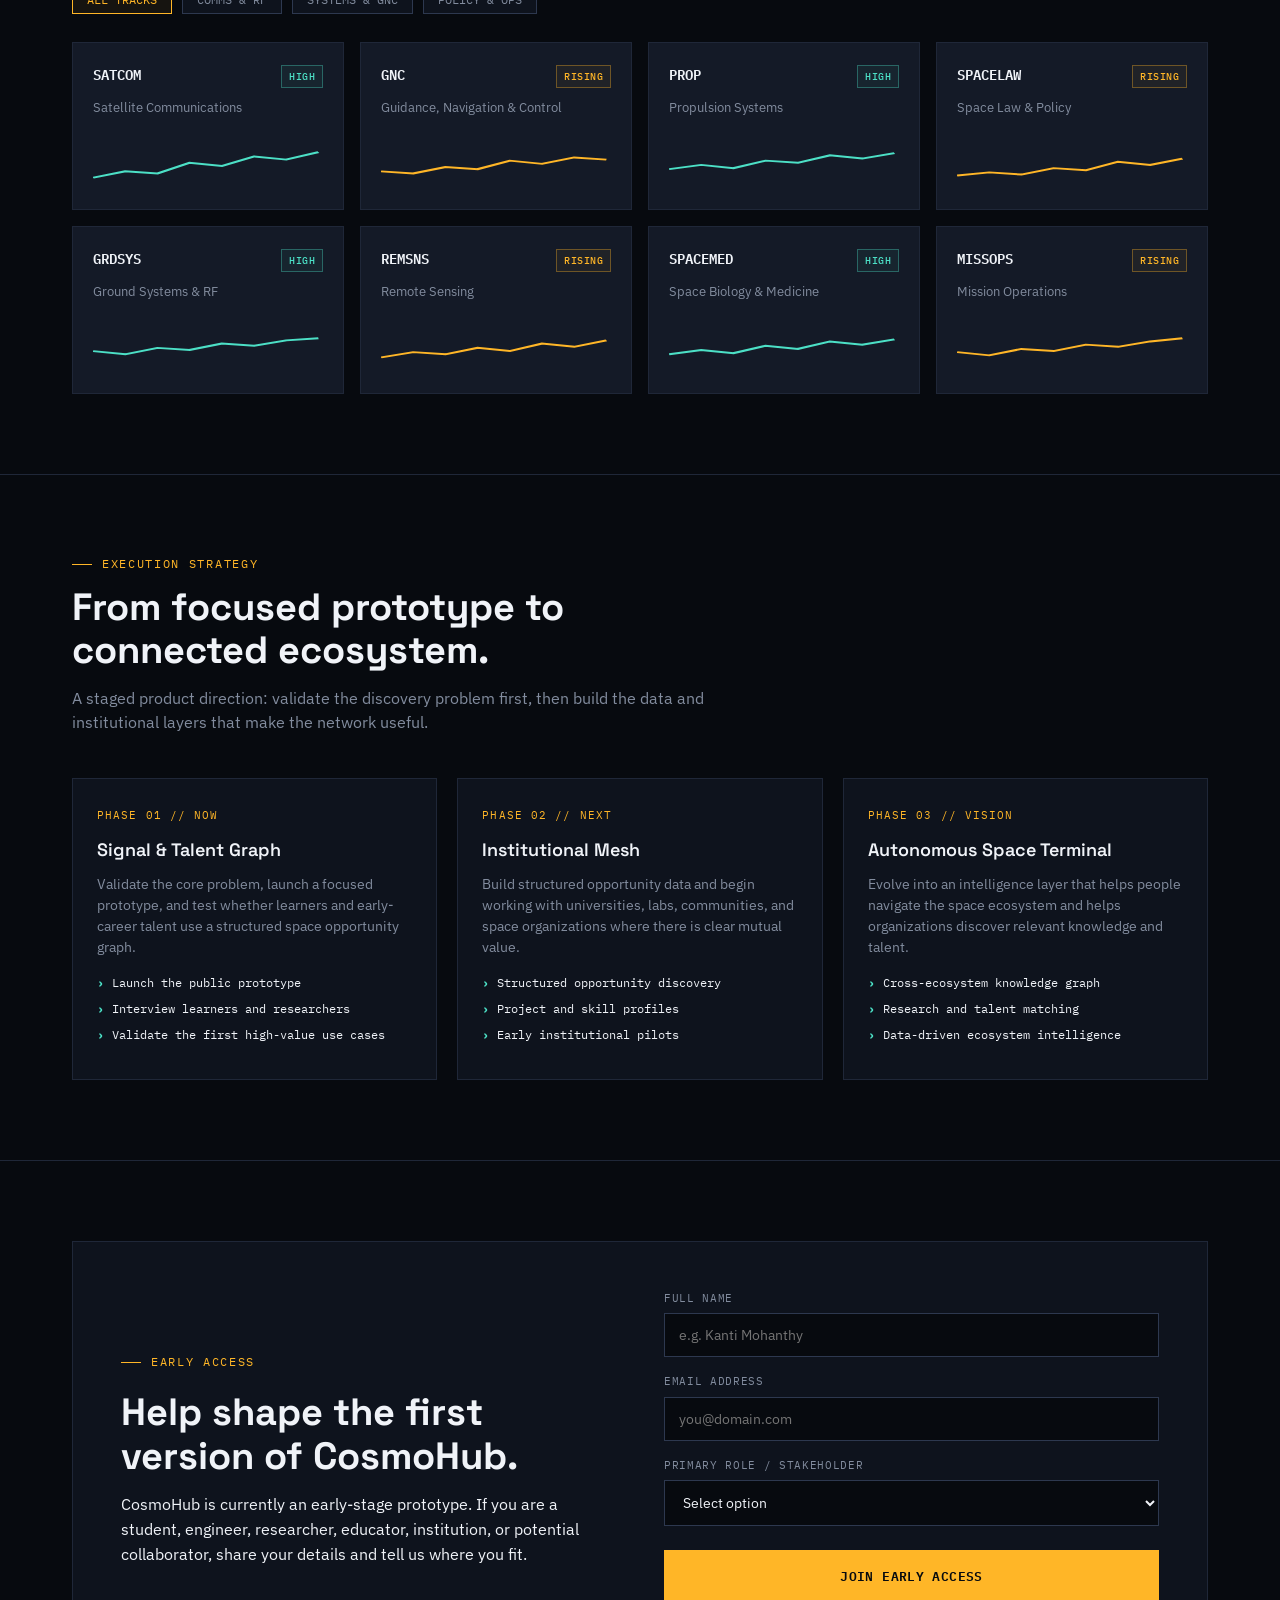
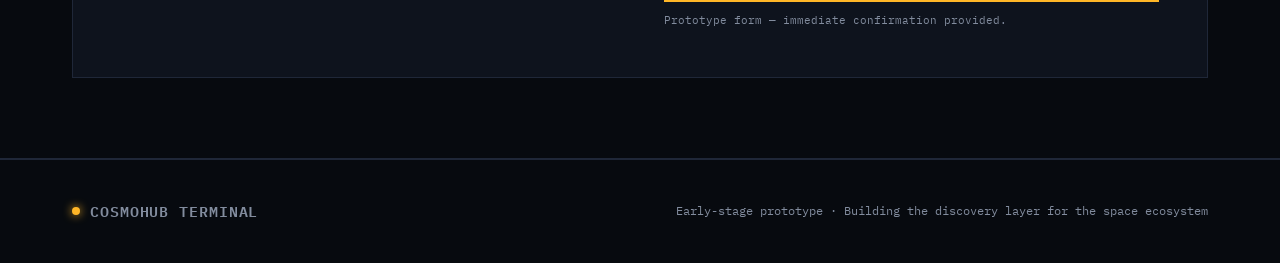
==== commit 77b8a204: "refactor: improve ontology schema and data provenance - Replaced mixed mock data with verifiable pub" ====
--- a/index.html
+++ b/index.html
@@ -943,11 +943,11 @@
 
   // Space Intelligence Prototype Feed
   const sampleIntelligence = ecosystemData.entities.map(e => ({
-    type: e.type === "Research" ? "research" : "news",
+    type: e.type === "Publication" ? "research" : "news",
     source: e.type.toUpperCase(),
-    date: "LIVE DATA",
-    title: e.name || e.title,
-    summary: e.description || e.bio || e.objective || e.status,
+    date: e.date || "VERIFIED RECORD",
+    title: e.name || e.title || `Financial Event: ${e.eventType}`,
+    summary: e.assetClass || e.orgType || e.pubType || e.eventType || "Entity Record",
     originalEntity: e
   }));
 
@@ -1035,8 +1035,18 @@
           const otherId = r.source === entity.id ? r.target : r.source;
           const otherEnt = ecosystemData.entities.find(e => e.id === otherId);
           if (otherEnt) {
-            const name = otherEnt.name || otherEnt.title;
-            html += `<div>${r.type}: <span style="color:var(--cyan);">${name} (${otherEnt.type})</span></div>`;
+            const name = otherEnt.name || otherEnt.title || `${otherEnt.eventType} (${otherEnt.value})`;
+            let prov = "";
+            if (r.properties && r.properties.confidence) {
+              let sourceLink = "";
+              if (r.properties.source_id) {
+                const src = ecosystemData.entities.find(x => x.id === r.properties.source_id);
+                if (src && src.url) sourceLink = ` <a href="${src.url}" target="_blank" style="color:var(--cyan); text-decoration:underline;">[Source]</a>`;
+              }
+              prov = ` <span style="color:var(--muted); font-size:10px;">[${r.properties.confidence}]</span>${sourceLink}`;
+            }
+
+            html += `<div>${r.type}: <span style="color:var(--cyan);">${name} (${otherEnt.type})</span>${prov}</div>`;
           }
         });
         relsDiv.innerHTML = html;
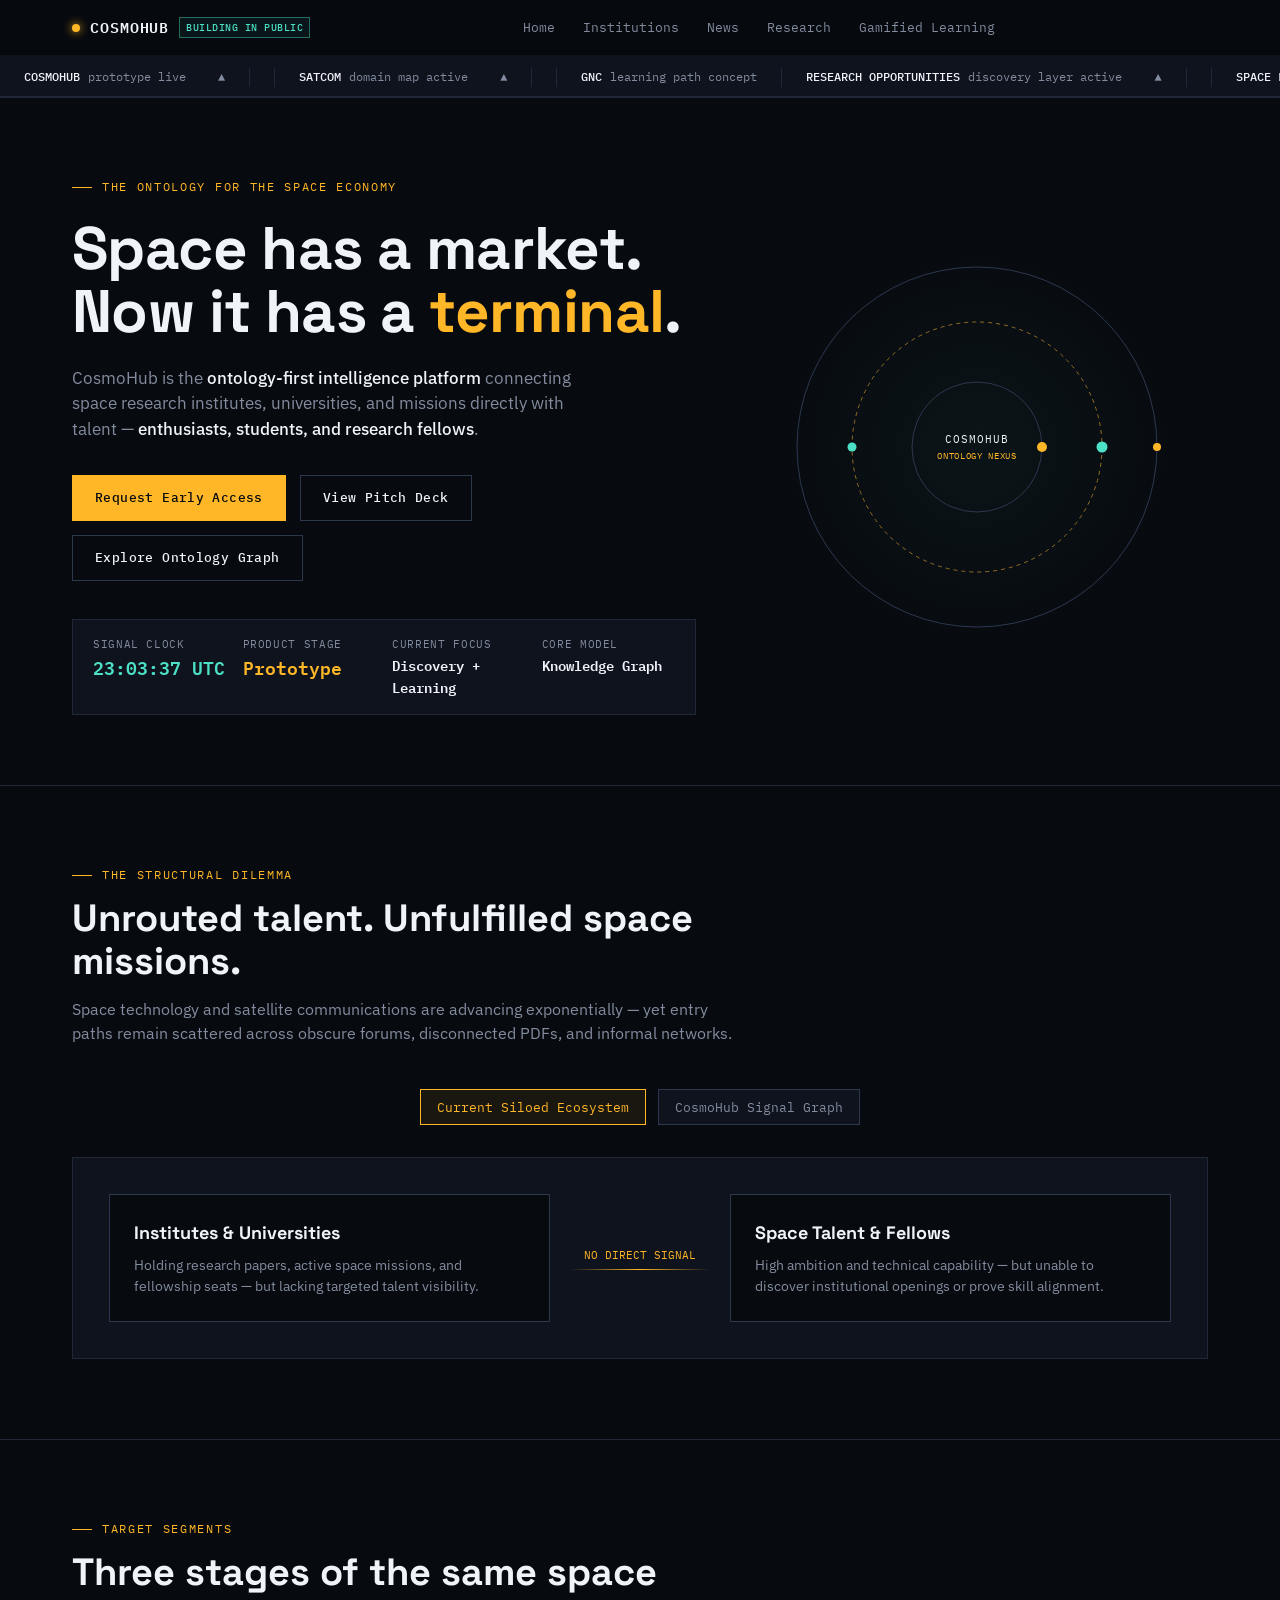
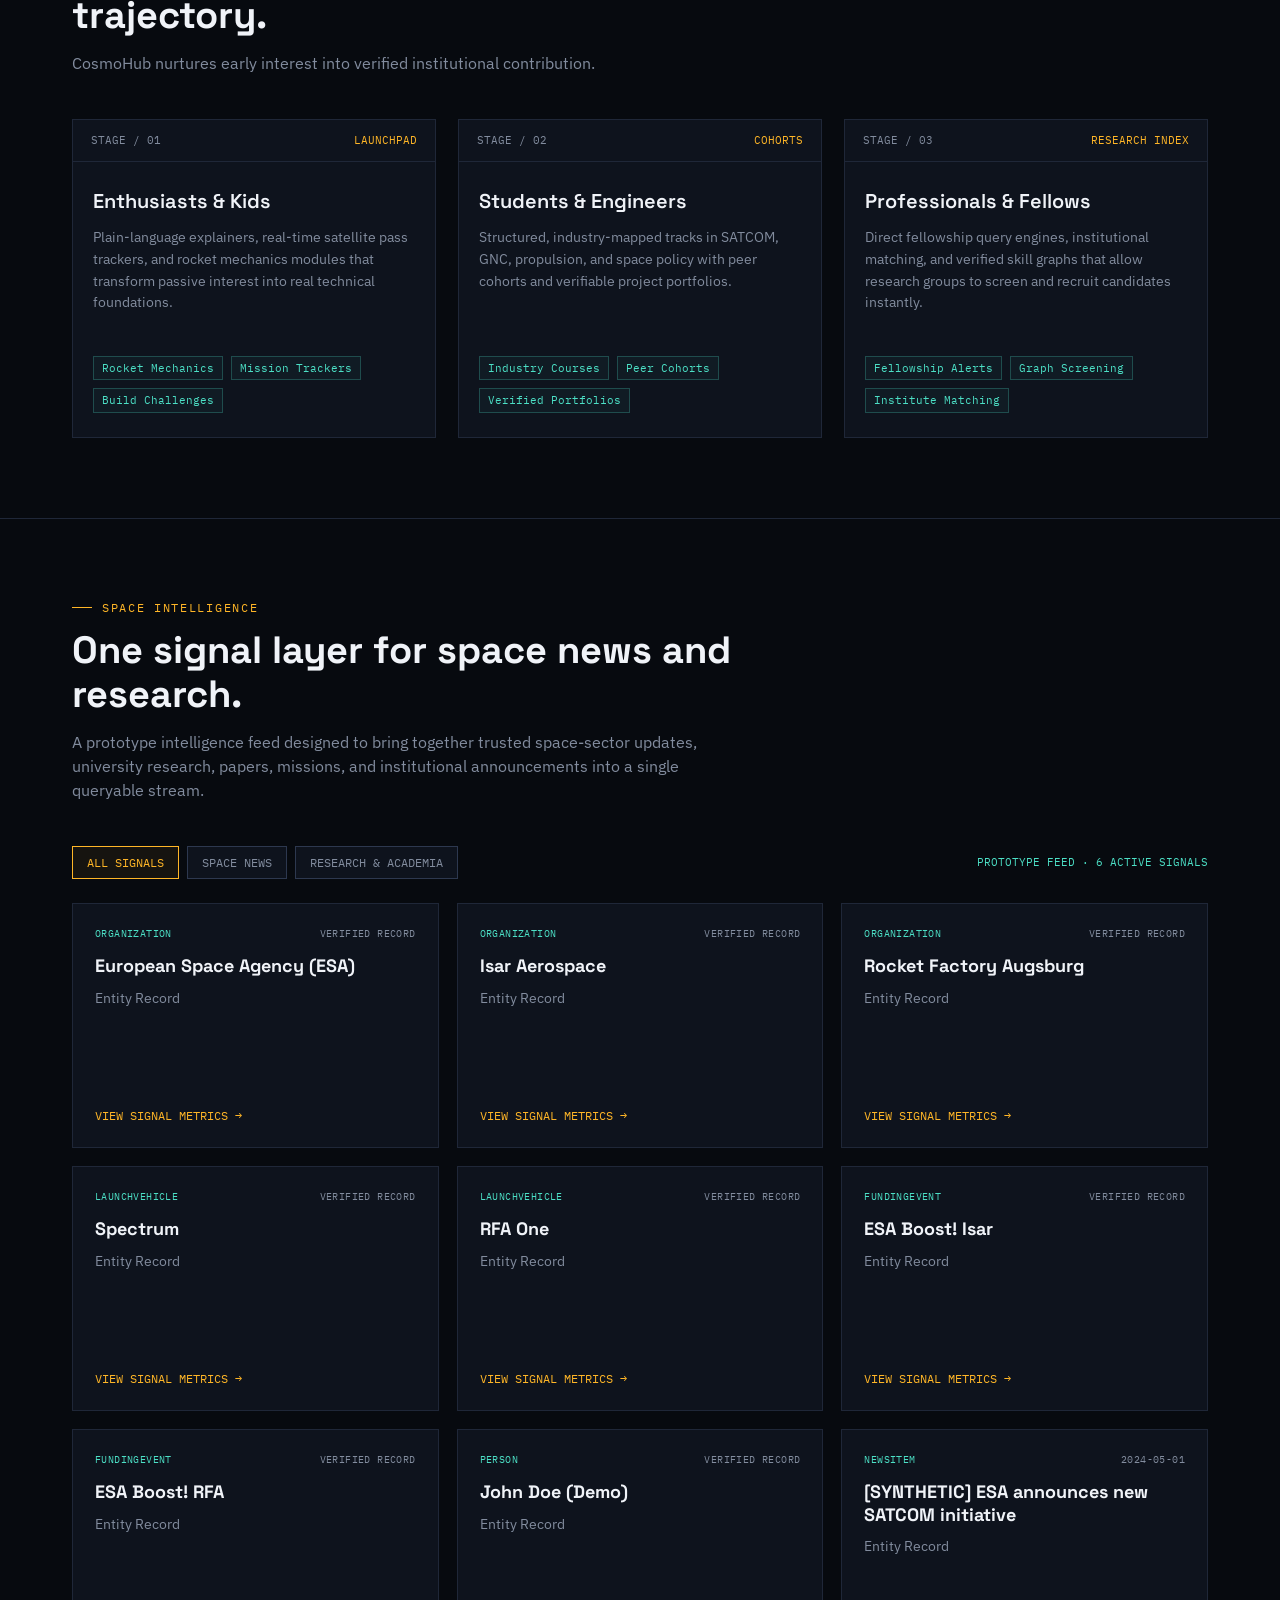
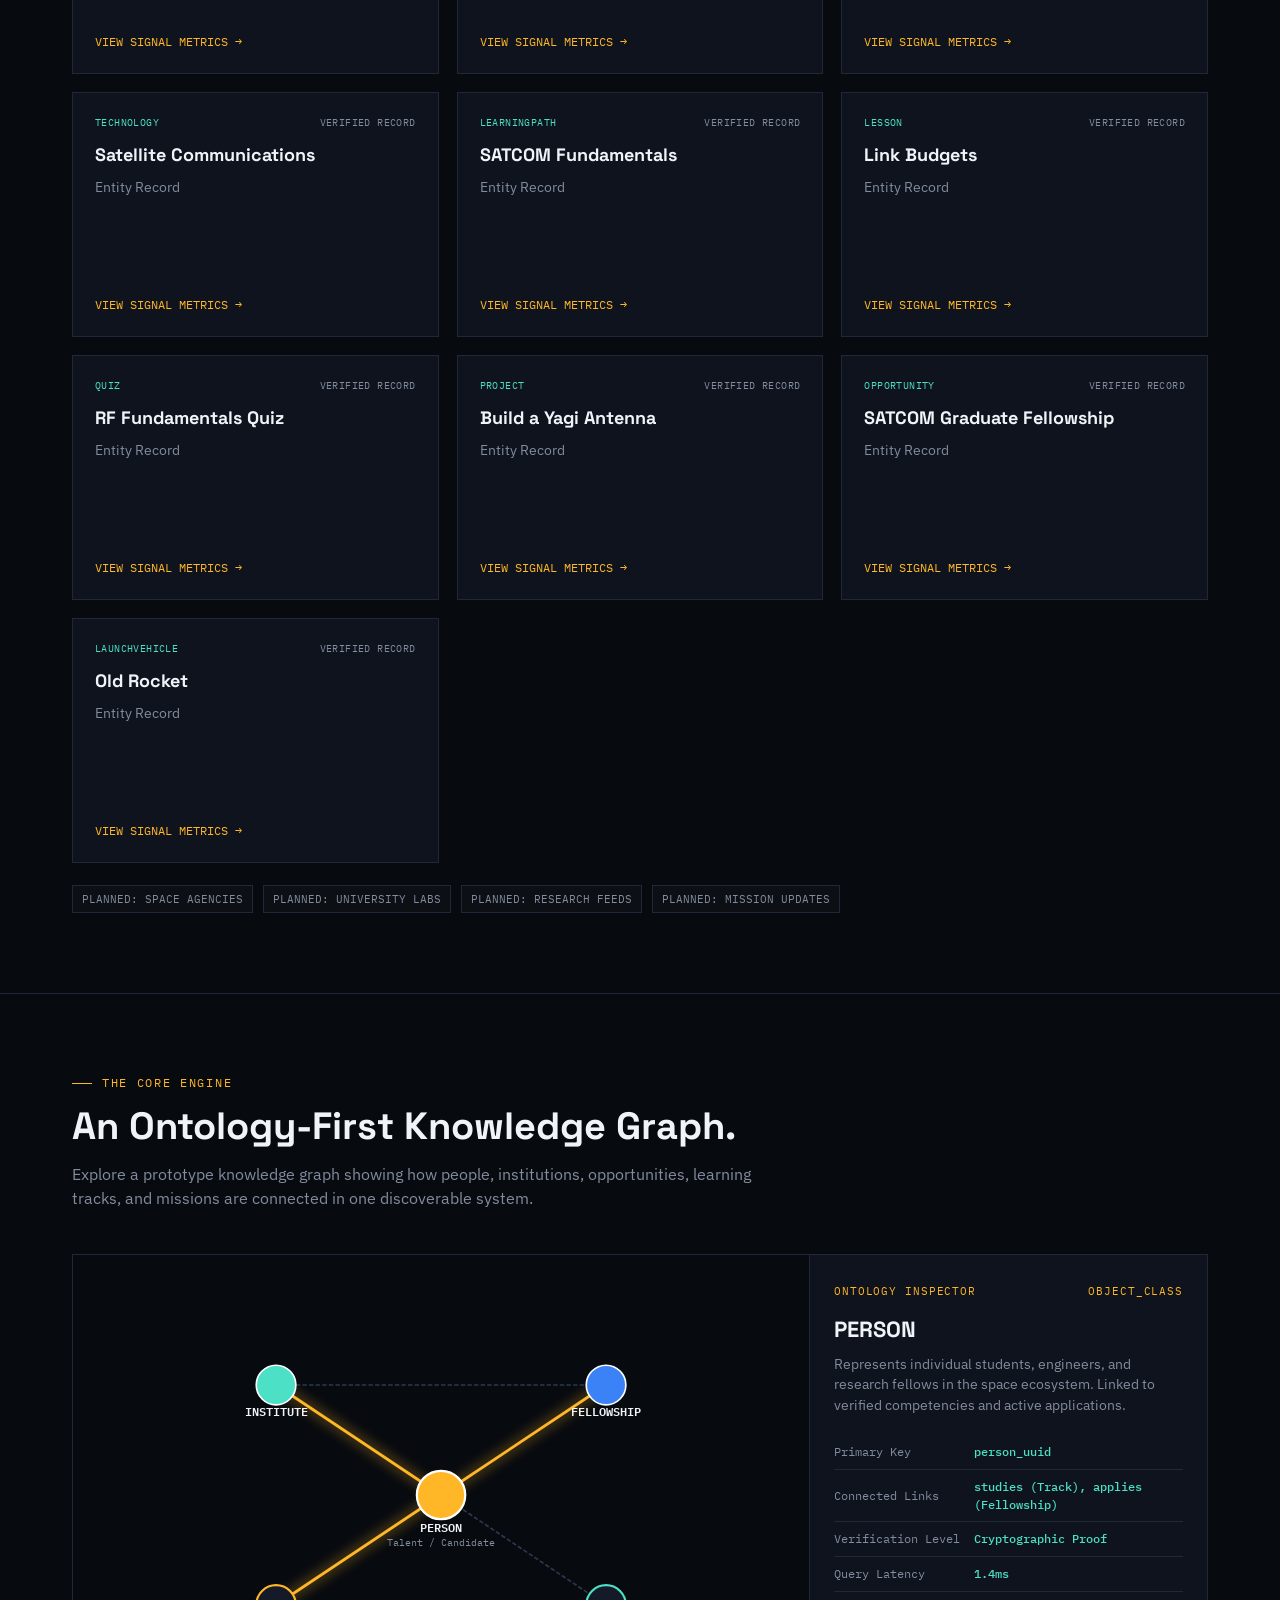
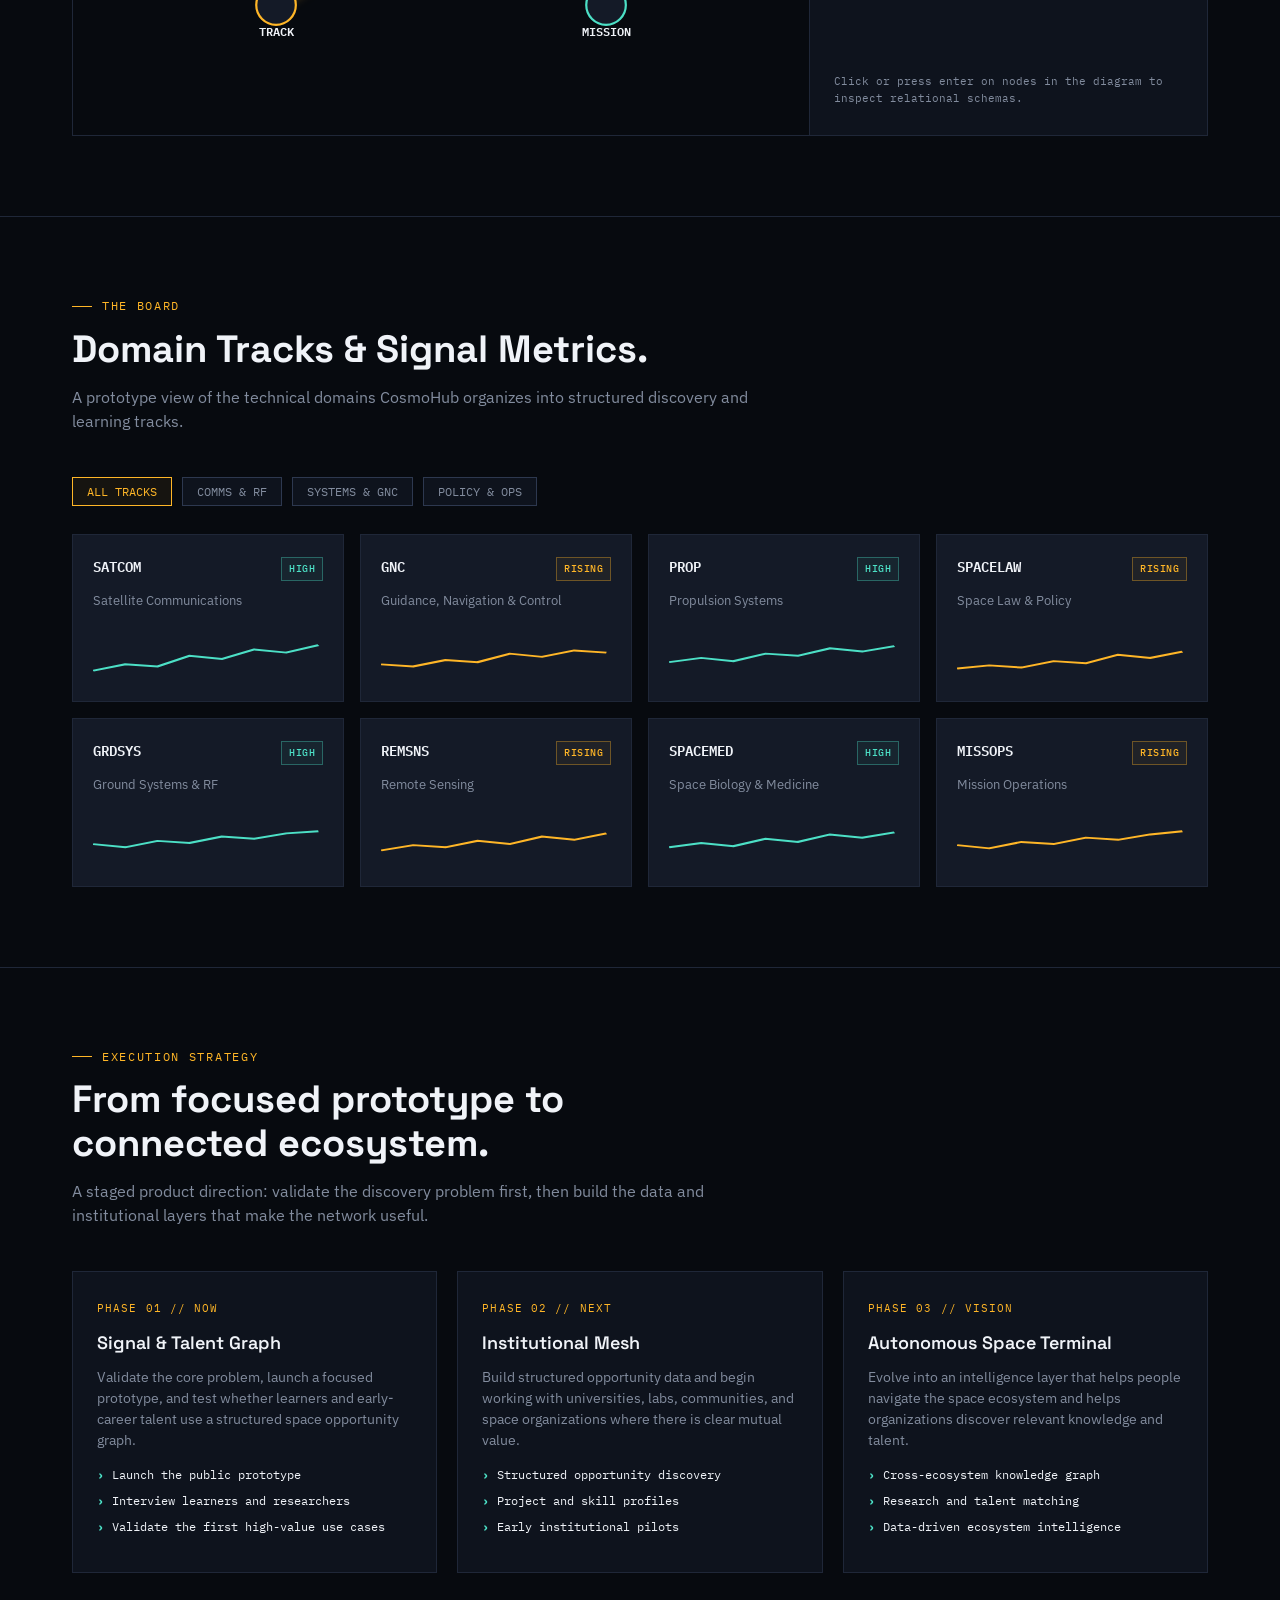
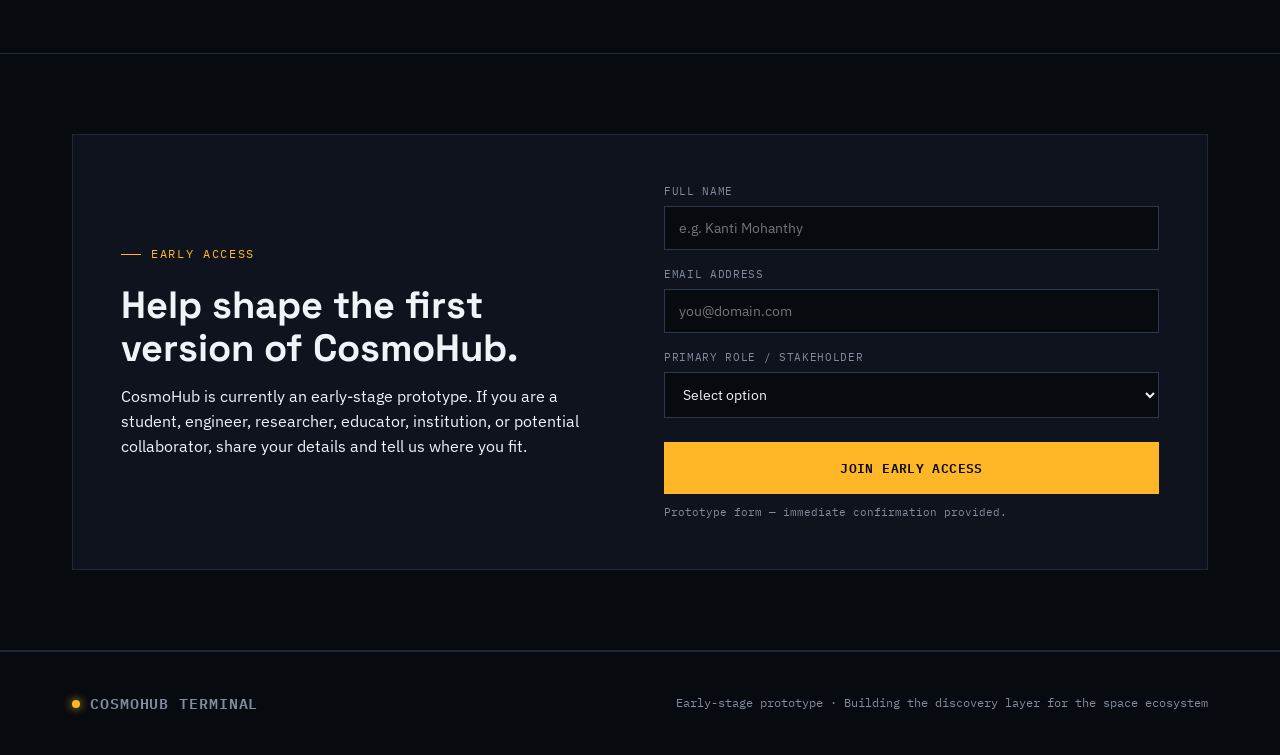
==== commit d95d9139: "fix: correctly assign `is_synthetic` flag to entities and clean repository - Fixed bug in `pipeline/" ====
--- a/index.html
+++ b/index.html
@@ -97,6 +97,8 @@
     letter-spacing:0.04em; transition:all .2s; cursor:pointer; background:transparent;
   }
   .nav-cta:hover{background:var(--amber); color:#070a0f;}
+  .view-container { display: none; }
+  .view-container.active { display: block; }
 
   /*Mobile menu drawer */
   .mobile-menu-toggle{
@@ -432,33 +434,29 @@
       <span class="badge">BUILDING IN PUBLIC</span>
     </div>
     <div class="navlinks">
-      <a href="#gap">The Gap</a>
-      <a href="#intelligence">Space Intelligence</a>
-      <a href="#ontology">Ontology Graph</a>
-      <a href="#board">Track Board</a>
-      <a href="#roadmap">Roadmap</a>
+      <a href="#" data-view="home" class="nav-link active">Home</a>
+      <a href="#" data-view="institutions" class="nav-link">Institutions</a>
+      <a href="#" data-view="news" class="nav-link">News</a>
+      <a href="#" data-view="research" class="nav-link">Research</a>
+      <a href="#" data-view="learn" class="nav-link">Gamified Learning</a>
     </div>
     <div class="nav-right">
-      <a class="nav-cta" href="Pitch.html" aria-label="View the CosmoHub pitch deck">View Pitch Deck</a>
-      <a class="nav-cta" href="#access">Join Early Access</a>
       <button class="mobile-menu-toggle" id="mobileMenuToggle" aria-expanded="false" aria-controls="mobileDrawer" aria-label="Toggle navigation menu">MENU ☰</button>
     </div>
   </nav>
   <div class="mobile-drawer" id="mobileDrawer">
-    <a href="#gap">The Gap</a>
-    <a href="#intelligence">Space Intelligence</a>
-    <a href="#ontology">Ontology Graph</a>
-    <a href="#board">Track Board</a>
-    <a href="#roadmap">Roadmap</a>
-    <a href="Pitch.html" style="color:var(--cyan);">View Pitch Deck</a>
-    <a href="#access" style="color:var(--amber);">Join Early Access</a>
+    <a href="#" data-view="home" class="nav-link active">Home</a>
+    <a href="#" data-view="institutions" class="nav-link">Institutions</a>
+    <a href="#" data-view="news" class="nav-link">News</a>
+    <a href="#" data-view="research" class="nav-link">Research</a>
+    <a href="#" data-view="learn" class="nav-link">Gamified Learning</a>
   </div>
   <div class="ticker-bar" role="region" aria-label="Live signals ticker">
     <div class="ticker-track" id="tickerTrack" aria-live="polite"></div>
   </div>
 </header>
 
-<main>
+<main id="view-home" class="view-container active">
   <!-- Hero Section -->
   <section class="hero">
     <div class="wrap hero-grid">
@@ -798,6 +796,31 @@
       </div>
     </div>
   </section>
+</main>
+
+<!-- INSTITUTIONS VIEW -->
+<main id="view-institutions" class="view-container wrap" style="padding:60px 20px;">
+  <h1 class="inspector-title" style="margin-bottom:40px;">Institution Intelligence</h1>
+  <div id="institutions-content" style="display:grid; gap:20px;"></div>
+</main>
+
+<!-- NEWS VIEW -->
+<main id="view-news" class="view-container wrap" style="padding:60px 20px;">
+  <h1 class="inspector-title" style="margin-bottom:40px;">Space News</h1>
+  <div id="news-content" class="intel-grid"></div>
+</main>
+
+<!-- RESEARCH VIEW -->
+<main id="view-research" class="view-container wrap" style="padding:60px 20px;">
+  <h1 class="inspector-title" style="margin-bottom:40px;">Research Intelligence</h1>
+  <div id="research-content" class="intel-grid"></div>
+</main>
+
+<!-- LEARN VIEW -->
+<main id="view-learn" class="view-container wrap" style="padding:60px 20px;">
+  <h1 class="inspector-title" style="margin-bottom:10px;">Gamified Learning</h1>
+  <p style="color:var(--muted); font-family:var(--mono); font-size:12px; margin-bottom:40px;">DISCOVER → LEARN → EXPLORE → CONNECT</p>
+  <div id="learn-content" style="display:grid; gap:20px;"></div>
 </main>
 
 <!-- Footer -->
@@ -890,6 +913,24 @@
         if(edge) edge.classList.add('active');
       });
     }
+
+    // SPA Navigation
+    document.querySelectorAll('[data-view]').forEach(link => {
+      link.addEventListener('click', (e) => {
+        e.preventDefault();
+        const targetView = link.dataset.view;
+        document.querySelectorAll('.view-container').forEach(v => v.classList.remove('active'));
+        document.querySelectorAll('.nav-link').forEach(v => v.classList.remove('active'));
+        document.querySelectorAll('.drawer-link').forEach(v => v.classList.remove('active'));
+        const el = document.getElementById('view-' + targetView);
+        if(el) el.classList.add('active');
+        document.querySelectorAll(`[data-view="${targetView}"]`).forEach(l => l.classList.add('active'));
+        if (mobileDrawer.classList.contains('active')) {
+             mobileToggle.setAttribute('aria-expanded', false);
+             mobileDrawer.classList.remove('active');
+        }
+      });
+    });
   }
 
   // Domain Tracks Data
@@ -946,7 +987,7 @@
     type: e.type === "Publication" ? "research" : "news",
     source: e.type.toUpperCase(),
     date: e.date || "VERIFIED RECORD",
-    title: e.name || e.title || `Financial Event: ${e.eventType}`,
+    title: e.name || e.title || `Financial Event: ${e.value}`,
     summary: e.assetClass || e.orgType || e.pubType || e.eventType || "Entity Record",
     originalEntity: e
   }));
@@ -961,12 +1002,48 @@
     }
     grid.innerHTML = items.map((item, idx) => `
       <article class="intel-card" data-idx="${idx}" tabindex="0" role="button" aria-label="Read ${item.title}">
-        <div class="intel-meta"><span class="intel-source">${item.source}</span><span>${item.date}</span></div>
-        <h3>${item.title}</h3>
+        <div class="intel-meta"><span class="intel-source">${item.source} ${item.originalEntity.properties && item.originalEntity.properties.is_synthetic ? '<span style="color:var(--amber);">[SYNTHETIC]</span>' : ''}</span><span>${item.date}</span></div>
+        <h3 style="${item.originalEntity.properties && item.originalEntity.properties.is_synthetic ? 'color:var(--muted);' : ''}">${item.title}</h3>
         <p>${item.summary}</p>
         <span class="intel-link">VIEW SIGNAL METRICS →</span>
       </article>
     `).join('');
+
+    // Render to SPA Sections based on types if possible
+    const orgs = ecosystemData.entities.filter(e => e.type === "Organization");
+    const news = ecosystemData.entities.filter(e => e.type === "NewsItem");
+    const research = ecosystemData.entities.filter(e => e.type === "Publication");
+    const learn = ecosystemData.entities.filter(e => ["LearningPath", "Lesson", "Quiz", "Project"].includes(e.type));
+
+    const instGrid = document.getElementById('institutions-content');
+    if(instGrid) instGrid.innerHTML = orgs.map(o => `<div class="intel-card" style="padding:24px; border:1px solid var(--border);">
+       <div class="intel-meta"><span class="intel-source">ORGANIZATION ${o.is_synthetic ? '[SYNTHETIC]' : ''}</span></div>
+       <h3 style="font-size:24px;">${o.name || o.title}</h3>
+       <p style="color:var(--cyan); margin-top:8px;">Location: ${o.hq || 'N/A'}</p>
+       <p style="color:var(--muted); font-size:12px; margin-top:8px;">This is a demonstration of the institution view mapping to the underlying provenanced graph.</p>
+    </div>`).join('');
+
+    const newsGrid = document.getElementById('news-content');
+    if(newsGrid) newsGrid.innerHTML = news.map(n => `<div class="intel-card">
+        <div class="intel-meta"><span class="intel-source">NEWS ${n.is_synthetic ? '<span style="color:var(--amber);">[SYNTHETIC]</span>' : ''}</span><span>${n.date || 'VERIFIED RECORD'}</span></div>
+        <h3>${n.title}</h3>
+        <p>${n.summary}</p>
+    </div>`).join('');
+
+    const resGrid = document.getElementById('research-content');
+    if(resGrid) resGrid.innerHTML = research.map(r => `<div class="intel-card">
+        <div class="intel-meta"><span class="intel-source">PUBLICATION ${r.is_synthetic ? '[SYNTHETIC]' : ''}</span><span>${r.date || 'VERIFIED RECORD'}</span></div>
+        <h3>${r.title}</h3>
+        <a href="${r.url}" target="_blank" style="color:var(--amber); font-family:var(--mono); font-size:12px;">VIEW SOURCE</a>
+    </div>`).join('');
+
+    const learnGrid = document.getElementById('learn-content');
+    if(learnGrid) learnGrid.innerHTML = learn.map(l => `<div class="intel-card" style="border-left:3px solid var(--cyan);">
+        <div class="intel-meta"><span class="intel-source">${l.type.toUpperCase()} ${l.is_synthetic ? '<span style="color:var(--amber);">[SYNTHETIC]</span>' : ''}</span></div>
+        <h3>${l.title || l.name}</h3>
+        ${l.xp ? `<div style="margin-top:12px; font-family:var(--mono); color:var(--amber); font-weight:bold;">+${l.xp} XP</div>` : ''}
+        <button style="margin-top:16px; background:var(--cyan-dim); border:none; padding:8px 16px; color:var(--text); cursor:pointer;" onclick="alert('XP Awarded! Provenance tracked.')">START</button>
+    </div>`).join('');
 
     // Attach event listeners
     grid.querySelectorAll('.intel-card').forEach(card => {
@@ -1035,13 +1112,12 @@
           const otherId = r.source === entity.id ? r.target : r.source;
           const otherEnt = ecosystemData.entities.find(e => e.id === otherId);
           if (otherEnt) {
-            const name = otherEnt.name || otherEnt.title || `${otherEnt.eventType} (${otherEnt.value})`;
+            const name = otherEnt.name || otherEnt.title || `Event (${otherEnt.value})`;
             let prov = "";
             if (r.properties && r.properties.confidence) {
               let sourceLink = "";
-              if (r.properties.source_id) {
-                const src = ecosystemData.entities.find(x => x.id === r.properties.source_id);
-                if (src && src.url) sourceLink = ` <a href="${src.url}" target="_blank" style="color:var(--cyan); text-decoration:underline;">[Source]</a>`;
+              if (r.properties.source_url) {
+                sourceLink = ` <a href="${r.properties.source_url}" target="_blank" style="color:var(--cyan); text-decoration:underline;">[Source]</a>`;
               }
               prov = ` <span style="color:var(--muted); font-size:10px;">[${r.properties.confidence}]</span>${sourceLink}`;
             }
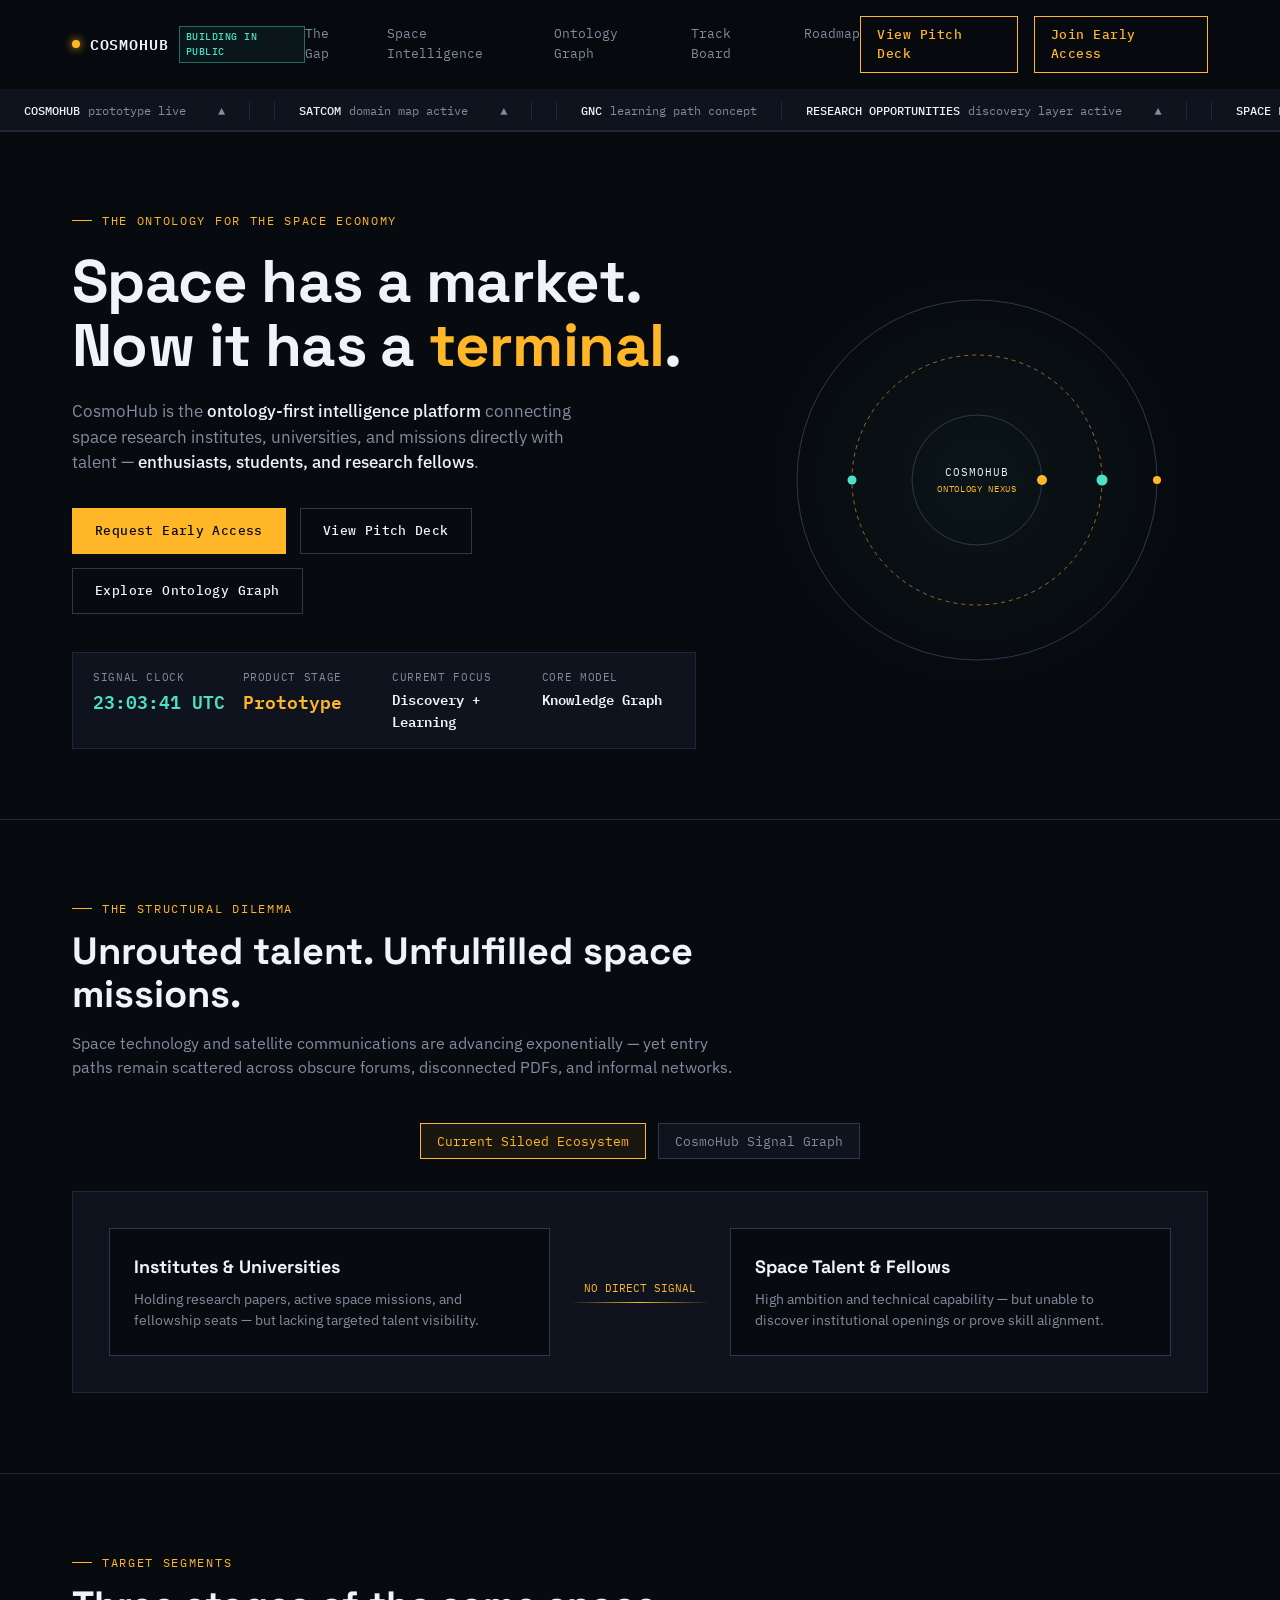
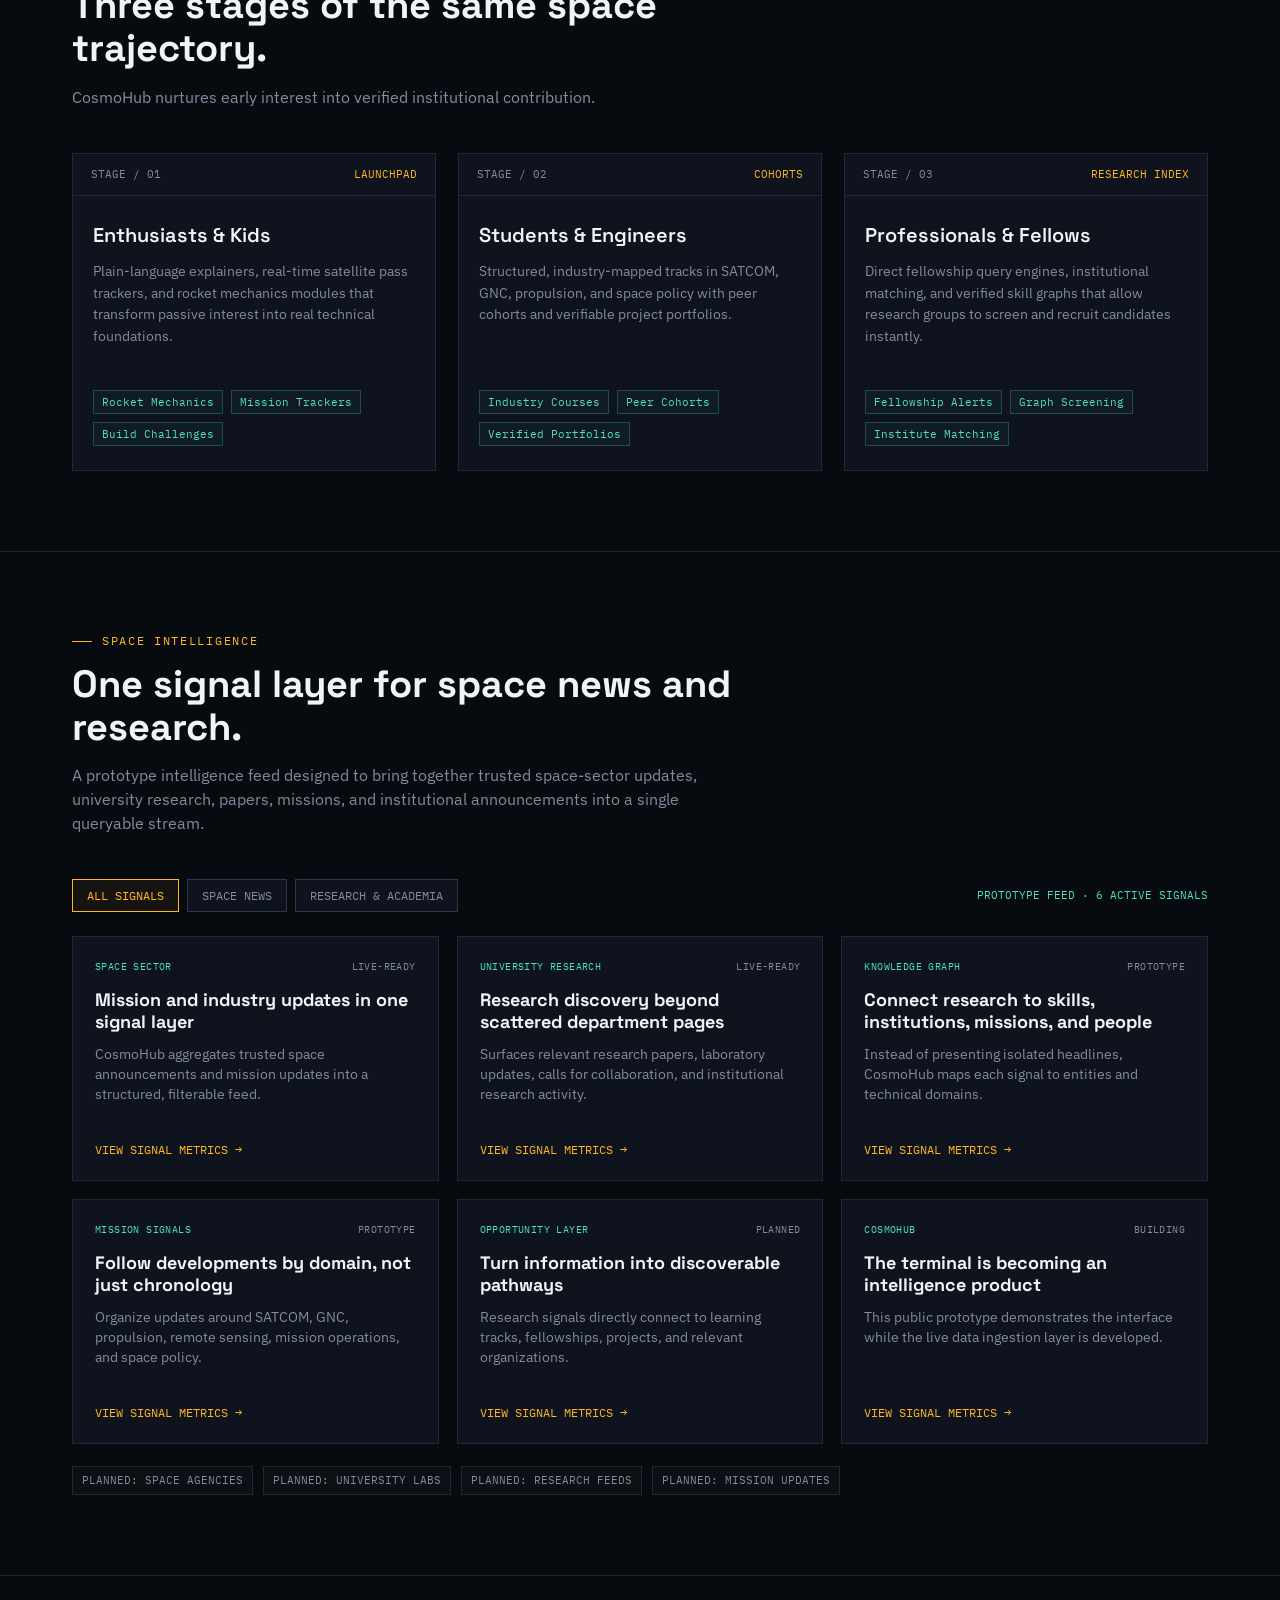
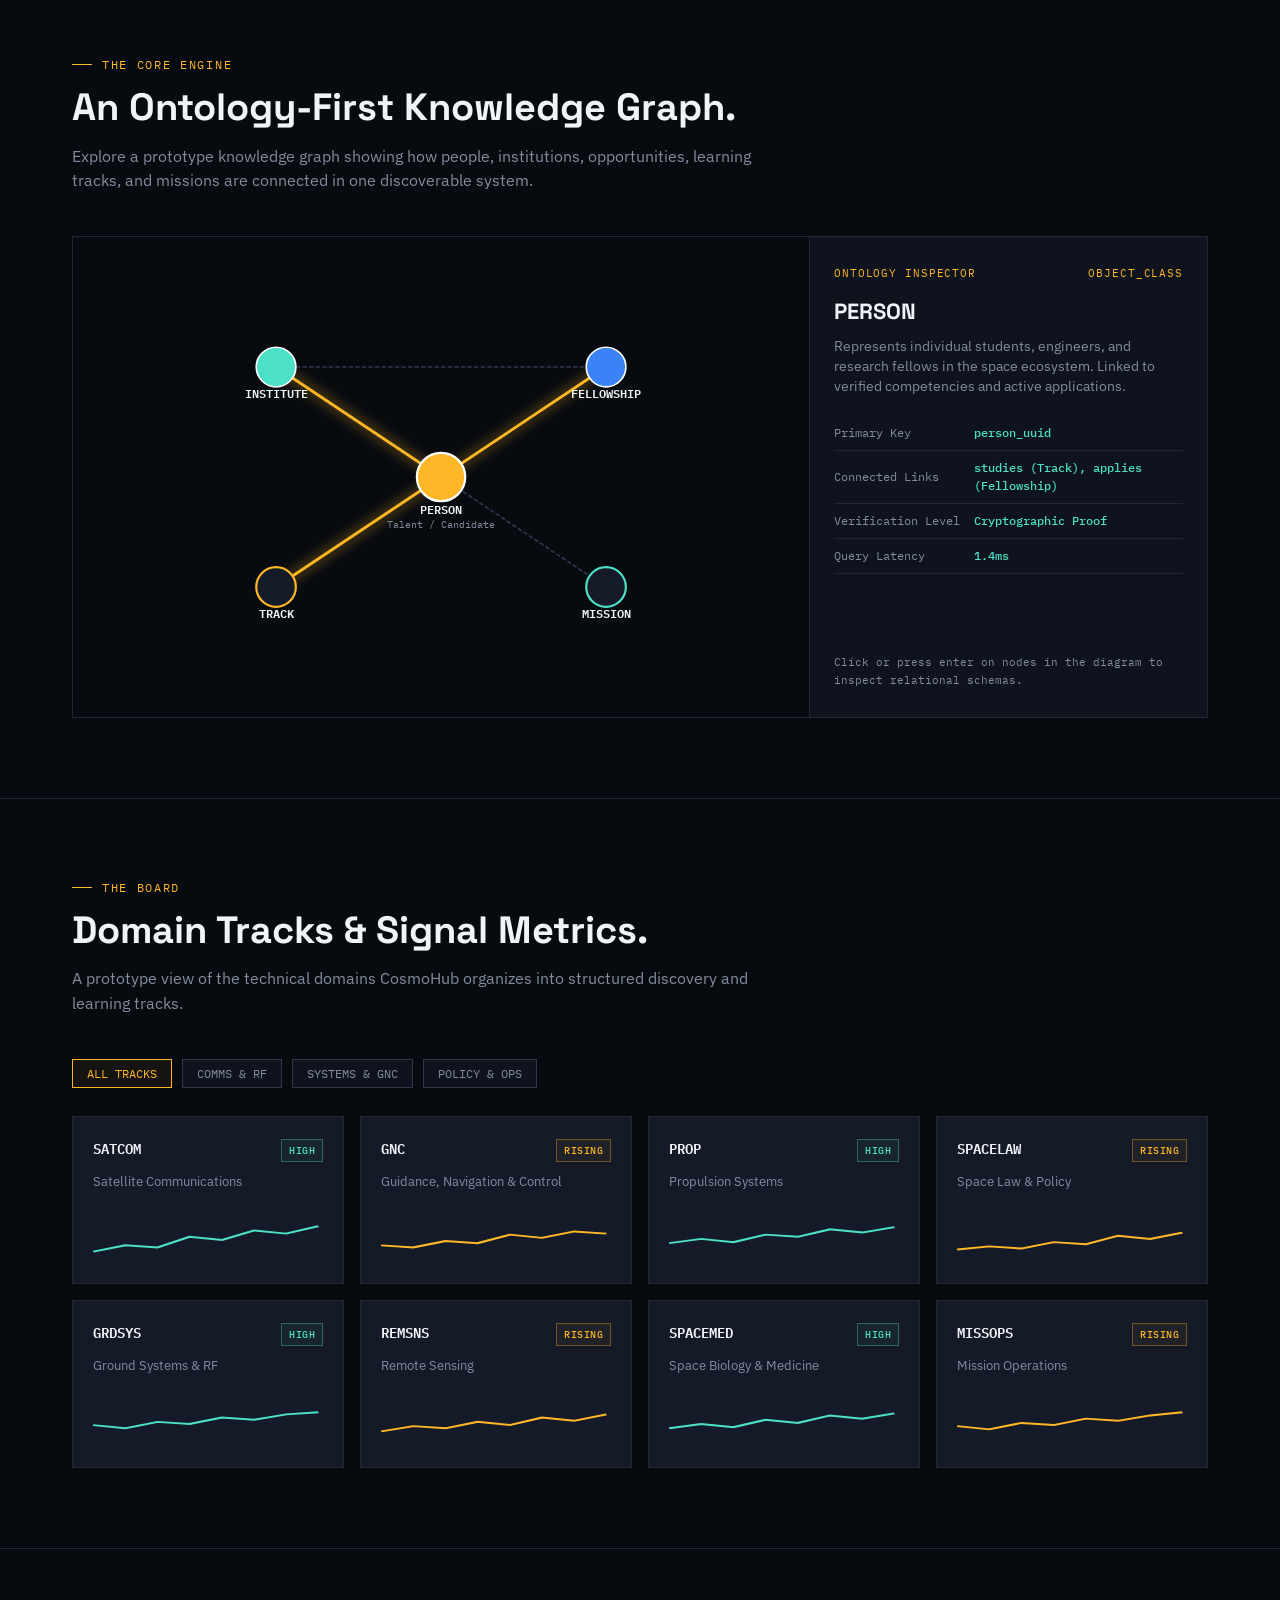
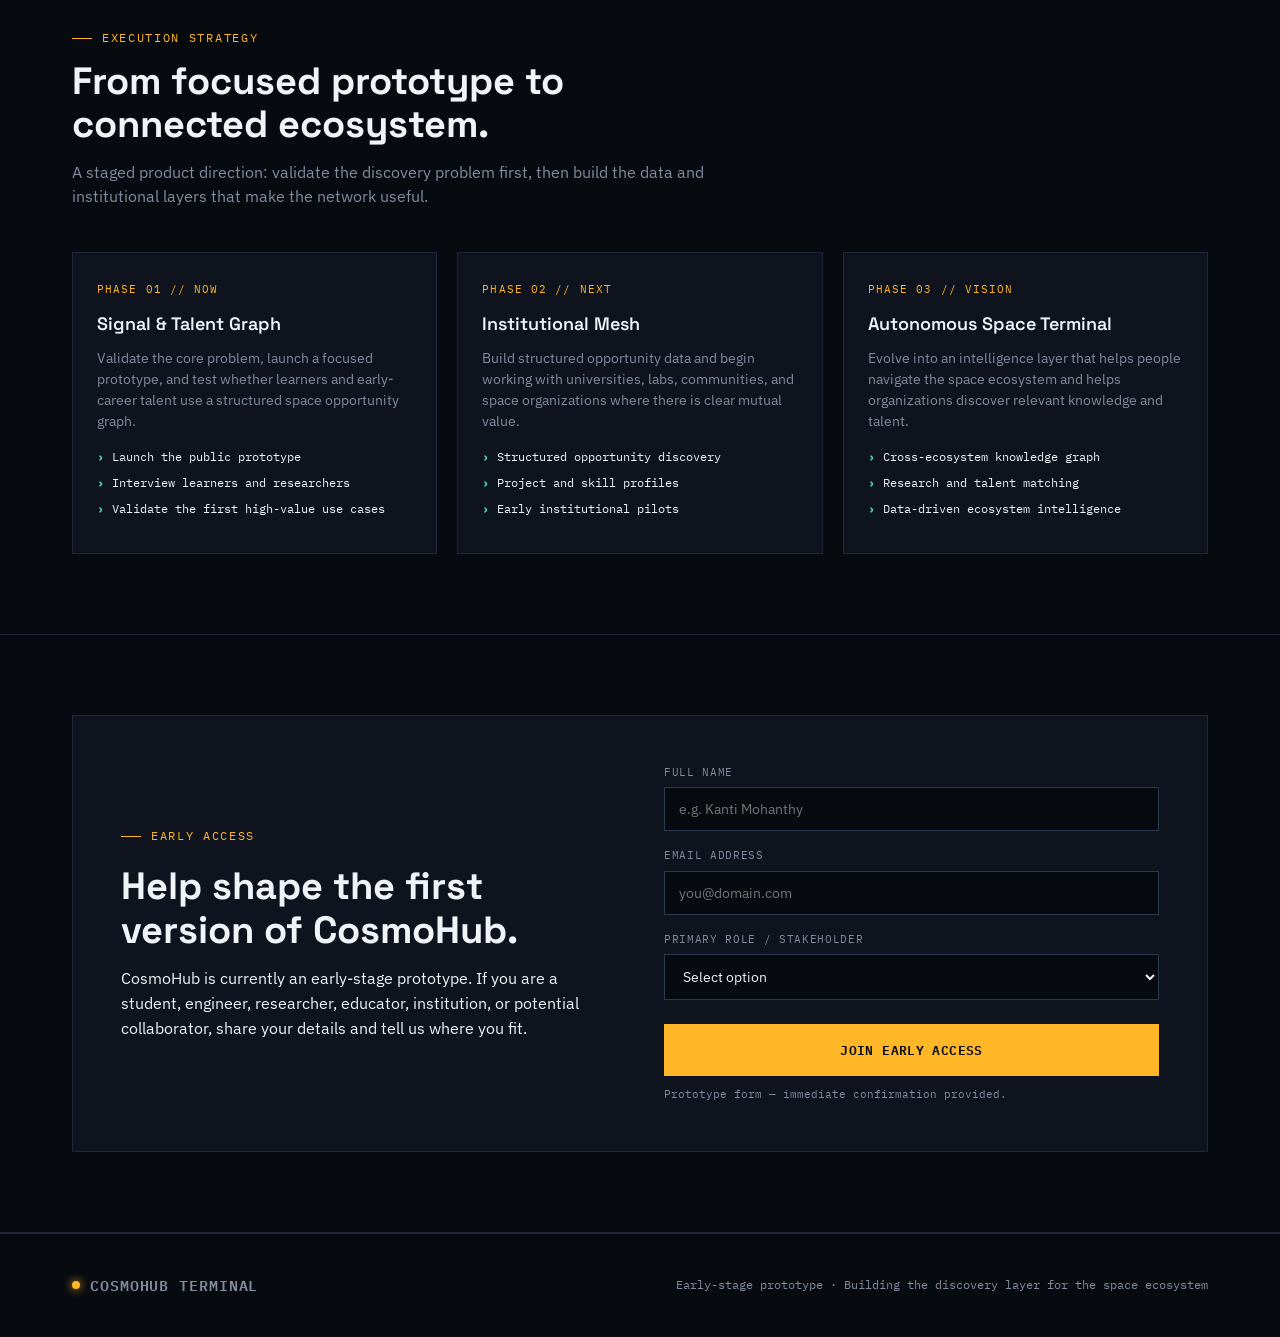
==== commit 0225f93d: "feat: Add CosmoHub-Next V2 prototype codebase - Created new `CosmoHub-Next` codebase directory isola" ====
--- a/index.html
+++ b/index.html
@@ -56,18 +56,18 @@
   button, input, select{font-family:inherit;}
   .wrap{max-width:1200px; margin:0 auto; padding:0 32px;}
 
-  /*Accessibility & Focus Visibility */
+  /* Accessibility & Focus Visibility */
   a:focus-visible, button:focus-visible, input:focus-visible, select:focus-visible{
     outline:2px solid var(--cyan); outline-offset:3px;
   }
 
-  /*No-JS Notice */
+  /* No-JS Notice */
   .noscript-banner{
     background:var(--amber); color:#070a0f; font-family:var(--mono); font-size:12px;
     font-weight:600; text-align:center; padding:10px 16px;
   }
 
-  /*Topbar Navigation */
+  /* Topbar Navigation */
   .topbar{
     position:sticky; top:0; z-index:100;
     background:rgba(7,10,15,0.94);
@@ -97,10 +97,8 @@
     letter-spacing:0.04em; transition:all .2s; cursor:pointer; background:transparent;
   }
   .nav-cta:hover{background:var(--amber); color:#070a0f;}
-  .view-container { display: none; }
-  .view-container.active { display: block; }
-
-  /*Mobile menu drawer */
+
+  /* Mobile menu drawer */
   .mobile-menu-toggle{
     display:none; background:none; border:1px solid var(--border-light);
     color:var(--text); padding:6px 12px; font-family:var(--mono); font-size:12px; cursor:pointer;
@@ -116,7 +114,7 @@
     .mobile-menu-toggle{display:block;}
   }
 
-  /*Ticker Bar */
+  /* Ticker Bar */
   .ticker-bar{
     background:var(--panel);
     border-bottom:1px solid var(--border);
@@ -136,7 +134,7 @@
     100%{transform:translateX(-50%);}
   }
 
-  /*Hero Section */
+  /* Hero Section */
   .hero{
     position:relative; padding:80px 0 70px;
     border-bottom:1px solid var(--border); overflow:hidden;
@@ -184,7 +182,7 @@
   .met-val.amber{color:var(--amber);}
   .met-val.cyan{color:var(--cyan);}
 
-  /*Orbital Visualizer */
+  /* Orbital Visualizer */
   .orbit-wrap{
     position:relative; height:400px; display:flex; align-items:center; justify-content:center;
     background:radial-gradient(circle at center, rgba(76,224,198,0.05) 0%, transparent 70%);
@@ -204,7 +202,7 @@
   .orbit-center-label{font-family:var(--mono); font-size:11px; fill:var(--text); letter-spacing:0.1em;}
   .orbit-sub-label{font-family:var(--mono); font-size:8.5px; fill:var(--amber); letter-spacing:0.08em;}
 
-  /*Section Commons */
+  /* Section Commons */
   .section{padding:80px 0; border-bottom:1px solid var(--border);}
   .section-head{margin-bottom:44px; max-width:680px;}
   .section-head .eyebrow{margin-bottom:12px;}
@@ -214,7 +212,7 @@
   }
   .section-head p{color:var(--muted); font-size:15.5px;}
 
-  /*Gap Section */
+  /* Gap Section */
   .gap-toggle-bar{display:flex; justify-content:center; gap:12px; margin-bottom:32px; font-family:var(--mono); font-size:12px;}
   .gap-btn{padding:8px 16px; border:1px solid var(--border-light); background:var(--panel); color:var(--muted); cursor:pointer; transition:all .2s;}
   .gap-btn.active{border-color:var(--amber); color:var(--amber); background:rgba(255,182,39,0.08);}
@@ -236,7 +234,7 @@
   }
   .gap-line{width:100%; height:1px; background:linear-gradient(90deg,transparent,var(--amber),transparent);}
 
-  /*Audiences Section */
+  /* Audiences Section */
   .grid-3{display:grid; grid-template-columns:repeat(3,1fr); gap:22px;}
   @media (max-width:900px){.grid-3{grid-template-columns:1fr;}}
   .card-term{
@@ -261,7 +259,7 @@
     padding:3px 8px;
   }
 
-  /*Space Intelligence Section */
+  /* Space Intelligence Section */
   .intel-toolbar{display:flex; justify-content:space-between; gap:16px; align-items:center; flex-wrap:wrap; margin-bottom:24px;}
   .intel-tabs{display:flex; gap:8px; flex-wrap:wrap;}
   .intel-tab{font-family:var(--mono); font-size:11.5px; padding:8px 14px; border:1px solid var(--border-light); background:var(--panel); color:var(--muted); cursor:pointer; transition:all .2s;}
@@ -285,7 +283,7 @@
   .source-strip{display:flex; gap:10px; flex-wrap:wrap; margin-top:22px;}
   .source-pill{font-family:var(--mono); font-size:10.5px; color:var(--muted); border:1px solid var(--border); padding:5px 9px; background:rgba(255,255,255,0.02);}
 
-  /*Interactive Ontology Graph Visualizer */
+  /* Interactive Ontology Graph Visualizer */
   .ontology-container{
     background:var(--panel); border:1px solid var(--border);
     display:grid; grid-template-columns:1.3fr 0.7fr; gap:0; min-height:480px; overflow:hidden;
@@ -316,7 +314,7 @@
   .inspector-prop-table td.key{color:var(--muted); width:40%;}
   .inspector-prop-table td.val{color:var(--cyan); font-weight:500;}
 
-  /*Board Tracks */
+  /* Board Tracks */
   .board-filter{display:flex; gap:10px; margin-bottom:28px; flex-wrap:wrap;}
   .filter-chip{
     font-family:var(--mono); font-size:11.5px; padding:6px 14px; border:1px solid var(--border-light);
@@ -345,7 +343,7 @@
   .idx-spark{width:100%; height:32px;}
   .idx-spark path{fill:none; stroke-width:1.8;}
 
-  /*Roadmap */
+  /* Roadmap */
   .roadmap-grid{display:grid; grid-template-columns:repeat(3,1fr); gap:20px;}
   @media (max-width:840px){.roadmap-grid{grid-template-columns:1fr;}}
   .phase-card{background:var(--panel); border:1px solid var(--border); padding:28px 24px;}
@@ -356,7 +354,7 @@
   .phase-ul li{margin-bottom:8px; display:flex; align-items:center; gap:8px;}
   .phase-ul li::before{content:'›'; color:var(--cyan); font-weight:bold;}
 
-  /*Access Form */
+  /* Access Form */
   .cta-panel{
     background:var(--panel); border:1px solid var(--border); padding:48px;
     display:grid; grid-template-columns:1fr 1fr; gap:48px; align-items:center;
@@ -384,7 +382,7 @@
     border:1px solid rgba(76,224,198,0.4); background:rgba(76,224,198,0.06); padding:14px; margin-top:14px;
   }
 
-  /*Modal Backdrop & Box */
+  /* Modal Backdrop & Box */
   .modal-backdrop{
     position:fixed; top:0; left:0; width:100%; height:100%; background:rgba(0,0,0,0.85);
     backdrop-filter:blur(8px); z-index:200; display:none; align-items:center; justify-content:center; padding:20px;
@@ -399,7 +397,7 @@
   }
   .modal-close:hover{color:var(--text);}
 
-  /*Prefers Reduced Motion A11y */
+  /* Prefers Reduced Motion A11y */
   @media (prefers-reduced-motion: reduce){
     *, ::before, ::after {
       animation-duration: 0.01ms !important;
@@ -410,13 +408,12 @@
     .ticker-track, .orbit-group { animation: none !important; }
   }
 
-  /*Footer */
+  /* Footer */
   footer{padding:40px 0; border-top:1px solid var(--border);}
   .foot-row{display:flex; justify-content:space-between; align-items:center; flex-wrap:wrap; gap:20px;}
   .foot-row .logo{color:var(--muted);}
   .foot-meta{font-family:var(--mono); font-size:12px; color:var(--muted);}
 </style>
-<script src="data/ecosystem.js"></script>
 </head>
 <body>
 
@@ -434,29 +431,33 @@
       <span class="badge">BUILDING IN PUBLIC</span>
     </div>
     <div class="navlinks">
-      <a href="#" data-view="home" class="nav-link active">Home</a>
-      <a href="#" data-view="institutions" class="nav-link">Institutions</a>
-      <a href="#" data-view="news" class="nav-link">News</a>
-      <a href="#" data-view="research" class="nav-link">Research</a>
-      <a href="#" data-view="learn" class="nav-link">Gamified Learning</a>
+      <a href="#gap">The Gap</a>
+      <a href="#intelligence">Space Intelligence</a>
+      <a href="#ontology">Ontology Graph</a>
+      <a href="#board">Track Board</a>
+      <a href="#roadmap">Roadmap</a>
     </div>
     <div class="nav-right">
+      <a class="nav-cta" href="Pitch.html" aria-label="View the CosmoHub pitch deck">View Pitch Deck</a>
+      <a class="nav-cta" href="#access">Join Early Access</a>
       <button class="mobile-menu-toggle" id="mobileMenuToggle" aria-expanded="false" aria-controls="mobileDrawer" aria-label="Toggle navigation menu">MENU ☰</button>
     </div>
   </nav>
   <div class="mobile-drawer" id="mobileDrawer">
-    <a href="#" data-view="home" class="nav-link active">Home</a>
-    <a href="#" data-view="institutions" class="nav-link">Institutions</a>
-    <a href="#" data-view="news" class="nav-link">News</a>
-    <a href="#" data-view="research" class="nav-link">Research</a>
-    <a href="#" data-view="learn" class="nav-link">Gamified Learning</a>
+    <a href="#gap">The Gap</a>
+    <a href="#intelligence">Space Intelligence</a>
+    <a href="#ontology">Ontology Graph</a>
+    <a href="#board">Track Board</a>
+    <a href="#roadmap">Roadmap</a>
+    <a href="Pitch.html" style="color:var(--cyan);">View Pitch Deck</a>
+    <a href="#access" style="color:var(--amber);">Join Early Access</a>
   </div>
   <div class="ticker-bar" role="region" aria-label="Live signals ticker">
     <div class="ticker-track" id="tickerTrack" aria-live="polite"></div>
   </div>
 </header>
 
-<main id="view-home" class="view-container active">
+<main>
   <!-- Hero Section -->
   <section class="hero">
     <div class="wrap hero-grid">
@@ -798,31 +799,6 @@
   </section>
 </main>
 
-<!-- INSTITUTIONS VIEW -->
-<main id="view-institutions" class="view-container wrap" style="padding:60px 20px;">
-  <h1 class="inspector-title" style="margin-bottom:40px;">Institution Intelligence</h1>
-  <div id="institutions-content" style="display:grid; gap:20px;"></div>
-</main>
-
-<!-- NEWS VIEW -->
-<main id="view-news" class="view-container wrap" style="padding:60px 20px;">
-  <h1 class="inspector-title" style="margin-bottom:40px;">Space News</h1>
-  <div id="news-content" class="intel-grid"></div>
-</main>
-
-<!-- RESEARCH VIEW -->
-<main id="view-research" class="view-container wrap" style="padding:60px 20px;">
-  <h1 class="inspector-title" style="margin-bottom:40px;">Research Intelligence</h1>
-  <div id="research-content" class="intel-grid"></div>
-</main>
-
-<!-- LEARN VIEW -->
-<main id="view-learn" class="view-container wrap" style="padding:60px 20px;">
-  <h1 class="inspector-title" style="margin-bottom:10px;">Gamified Learning</h1>
-  <p style="color:var(--muted); font-family:var(--mono); font-size:12px; margin-bottom:40px;">DISCOVER → LEARN → EXPLORE → CONNECT</p>
-  <div id="learn-content" style="display:grid; gap:20px;"></div>
-</main>
-
 <!-- Footer -->
 <footer>
   <div class="wrap foot-row">
@@ -846,7 +822,6 @@
       <div style="color:var(--amber); margin-bottom:6px;">SIGNAL METRICS</div>
       <div>Prototype Track Status: <span style="color:var(--cyan);" id="modalParam1">Exploration</span></div>
       <div>Planned Content: <span style="color:var(--cyan);" id="modalParam2">Curriculum + opportunities + projects</span></div>
-      <div id="modalRelationships" style="margin-top: 10px; display: none;"></div>
     </div>
     <button class="btn-primary" style="width:100%;" id="modalConfirmBtn">CLOSE PREVIEW</button>
   </div>
@@ -913,24 +888,6 @@
         if(edge) edge.classList.add('active');
       });
     }
-
-    // SPA Navigation
-    document.querySelectorAll('[data-view]').forEach(link => {
-      link.addEventListener('click', (e) => {
-        e.preventDefault();
-        const targetView = link.dataset.view;
-        document.querySelectorAll('.view-container').forEach(v => v.classList.remove('active'));
-        document.querySelectorAll('.nav-link').forEach(v => v.classList.remove('active'));
-        document.querySelectorAll('.drawer-link').forEach(v => v.classList.remove('active'));
-        const el = document.getElementById('view-' + targetView);
-        if(el) el.classList.add('active');
-        document.querySelectorAll(`[data-view="${targetView}"]`).forEach(l => l.classList.add('active'));
-        if (mobileDrawer.classList.contains('active')) {
-             mobileToggle.setAttribute('aria-expanded', false);
-             mobileDrawer.classList.remove('active');
-        }
-      });
-    });
   }
 
   // Domain Tracks Data
@@ -983,14 +940,14 @@
   }
 
   // Space Intelligence Prototype Feed
-  const sampleIntelligence = ecosystemData.entities.map(e => ({
-    type: e.type === "Publication" ? "research" : "news",
-    source: e.type.toUpperCase(),
-    date: e.date || "VERIFIED RECORD",
-    title: e.name || e.title || `Financial Event: ${e.value}`,
-    summary: e.assetClass || e.orgType || e.pubType || e.eventType || "Entity Record",
-    originalEntity: e
-  }));
+  const sampleIntelligence = [
+    {type:'news',source:'SPACE SECTOR',date:'LIVE-READY',title:'Mission and industry updates in one signal layer',summary:'CosmoHub aggregates trusted space announcements and mission updates into a structured, filterable feed.'},
+    {type:'research',source:'UNIVERSITY RESEARCH',date:'LIVE-READY',title:'Research discovery beyond scattered department pages',summary:'Surfaces relevant research papers, laboratory updates, calls for collaboration, and institutional research activity.'},
+    {type:'research',source:'KNOWLEDGE GRAPH',date:'PROTOTYPE',title:'Connect research to skills, institutions, missions, and people',summary:'Instead of presenting isolated headlines, CosmoHub maps each signal to entities and technical domains.'},
+    {type:'news',source:'MISSION SIGNALS',date:'PROTOTYPE',title:'Follow developments by domain, not just chronology',summary:'Organize updates around SATCOM, GNC, propulsion, remote sensing, mission operations, and space policy.'},
+    {type:'research',source:'OPPORTUNITY LAYER',date:'PLANNED',title:'Turn information into discoverable pathways',summary:'Research signals directly connect to learning tracks, fellowships, projects, and relevant organizations.'},
+    {type:'news',source:'COSMOHUB',date:'BUILDING',title:'The terminal is becoming an intelligence product',summary:'This public prototype demonstrates the interface while the live data ingestion layer is developed.'}
+  ];
 
   function renderIntelligence(filter = 'all'){
     const grid = document.getElementById('intelGrid');
@@ -1002,55 +959,19 @@
     }
     grid.innerHTML = items.map((item, idx) => `
       <article class="intel-card" data-idx="${idx}" tabindex="0" role="button" aria-label="Read ${item.title}">
-        <div class="intel-meta"><span class="intel-source">${item.source} ${item.originalEntity.properties && item.originalEntity.properties.is_synthetic ? '<span style="color:var(--amber);">[SYNTHETIC]</span>' : ''}</span><span>${item.date}</span></div>
-        <h3 style="${item.originalEntity.properties && item.originalEntity.properties.is_synthetic ? 'color:var(--muted);' : ''}">${item.title}</h3>
+        <div class="intel-meta"><span class="intel-source">${item.source}</span><span>${item.date}</span></div>
+        <h3>${item.title}</h3>
         <p>${item.summary}</p>
         <span class="intel-link">VIEW SIGNAL METRICS →</span>
       </article>
     `).join('');
-
-    // Render to SPA Sections based on types if possible
-    const orgs = ecosystemData.entities.filter(e => e.type === "Organization");
-    const news = ecosystemData.entities.filter(e => e.type === "NewsItem");
-    const research = ecosystemData.entities.filter(e => e.type === "Publication");
-    const learn = ecosystemData.entities.filter(e => ["LearningPath", "Lesson", "Quiz", "Project"].includes(e.type));
-
-    const instGrid = document.getElementById('institutions-content');
-    if(instGrid) instGrid.innerHTML = orgs.map(o => `<div class="intel-card" style="padding:24px; border:1px solid var(--border);">
-       <div class="intel-meta"><span class="intel-source">ORGANIZATION ${o.is_synthetic ? '[SYNTHETIC]' : ''}</span></div>
-       <h3 style="font-size:24px;">${o.name || o.title}</h3>
-       <p style="color:var(--cyan); margin-top:8px;">Location: ${o.hq || 'N/A'}</p>
-       <p style="color:var(--muted); font-size:12px; margin-top:8px;">This is a demonstration of the institution view mapping to the underlying provenanced graph.</p>
-    </div>`).join('');
-
-    const newsGrid = document.getElementById('news-content');
-    if(newsGrid) newsGrid.innerHTML = news.map(n => `<div class="intel-card">
-        <div class="intel-meta"><span class="intel-source">NEWS ${n.is_synthetic ? '<span style="color:var(--amber);">[SYNTHETIC]</span>' : ''}</span><span>${n.date || 'VERIFIED RECORD'}</span></div>
-        <h3>${n.title}</h3>
-        <p>${n.summary}</p>
-    </div>`).join('');
-
-    const resGrid = document.getElementById('research-content');
-    if(resGrid) resGrid.innerHTML = research.map(r => `<div class="intel-card">
-        <div class="intel-meta"><span class="intel-source">PUBLICATION ${r.is_synthetic ? '[SYNTHETIC]' : ''}</span><span>${r.date || 'VERIFIED RECORD'}</span></div>
-        <h3>${r.title}</h3>
-        <a href="${r.url}" target="_blank" style="color:var(--amber); font-family:var(--mono); font-size:12px;">VIEW SOURCE</a>
-    </div>`).join('');
-
-    const learnGrid = document.getElementById('learn-content');
-    if(learnGrid) learnGrid.innerHTML = learn.map(l => `<div class="intel-card" style="border-left:3px solid var(--cyan);">
-        <div class="intel-meta"><span class="intel-source">${l.type.toUpperCase()} ${l.is_synthetic ? '<span style="color:var(--amber);">[SYNTHETIC]</span>' : ''}</span></div>
-        <h3>${l.title || l.name}</h3>
-        ${l.xp ? `<div style="margin-top:12px; font-family:var(--mono); color:var(--amber); font-weight:bold;">+${l.xp} XP</div>` : ''}
-        <button style="margin-top:16px; background:var(--cyan-dim); border:none; padding:8px 16px; color:var(--text); cursor:pointer;" onclick="alert('XP Awarded! Provenance tracked.')">START</button>
-    </div>`).join('');
 
     // Attach event listeners
     grid.querySelectorAll('.intel-card').forEach(card => {
       card.addEventListener('click', () => {
         const item = items[card.dataset.idx];
         if(item){
-          openModal(item.source, item.title, item.summary, item.type.toUpperCase(), item.date, item.originalEntity);
+          openModal(item.source, item.title, item.summary, item.type.toUpperCase(), item.date);
         }
       });
       card.addEventListener('keydown', (e) => {
@@ -1095,45 +1016,13 @@
   // Modal Open/Close & Focus Management
   let previousActiveElement = null;
 
-  function openModal(code, title, desc, p1 = 'Active', p2 = 'Curriculum & Research', entity = null){
+  function openModal(code, title, desc, p1 = 'Active', p2 = 'Curriculum & Research'){
     previousActiveElement = document.activeElement;
     document.getElementById('modalCode').textContent = code;
     document.getElementById('modalTitle').textContent = title;
     document.getElementById('modalDesc').textContent = desc;
     document.getElementById('modalParam1').textContent = p1;
     document.getElementById('modalParam2').textContent = p2;
-
-    const relsDiv = document.getElementById('modalRelationships');
-    if (entity && typeof ecosystemData !== 'undefined') {
-      const rels = ecosystemData.relationships.filter(r => r.source === entity.id || r.target === entity.id);
-      if (rels.length > 0) {
-        let html = '<div style="color:var(--amber); margin-bottom:6px; margin-top:12px;">RELATIONSHIPS</div>';
-        rels.forEach(r => {
-          const otherId = r.source === entity.id ? r.target : r.source;
-          const otherEnt = ecosystemData.entities.find(e => e.id === otherId);
-          if (otherEnt) {
-            const name = otherEnt.name || otherEnt.title || `Event (${otherEnt.value})`;
-            let prov = "";
-            if (r.properties && r.properties.confidence) {
-              let sourceLink = "";
-              if (r.properties.source_url) {
-                sourceLink = ` <a href="${r.properties.source_url}" target="_blank" style="color:var(--cyan); text-decoration:underline;">[Source]</a>`;
-              }
-              prov = ` <span style="color:var(--muted); font-size:10px;">[${r.properties.confidence}]</span>${sourceLink}`;
-            }
-
-            html += `<div>${r.type}: <span style="color:var(--cyan);">${name} (${otherEnt.type})</span>${prov}</div>`;
-          }
-        });
-        relsDiv.innerHTML = html;
-        relsDiv.style.display = 'block';
-      } else {
-        if (relsDiv) relsDiv.style.display = 'none';
-      }
-    } else {
-      if (relsDiv) relsDiv.style.display = 'none';
-    }
-
     const modal = document.getElementById('trackModal');
     modal.style.display = 'flex';
     document.getElementById('modalConfirmBtn').focus();
